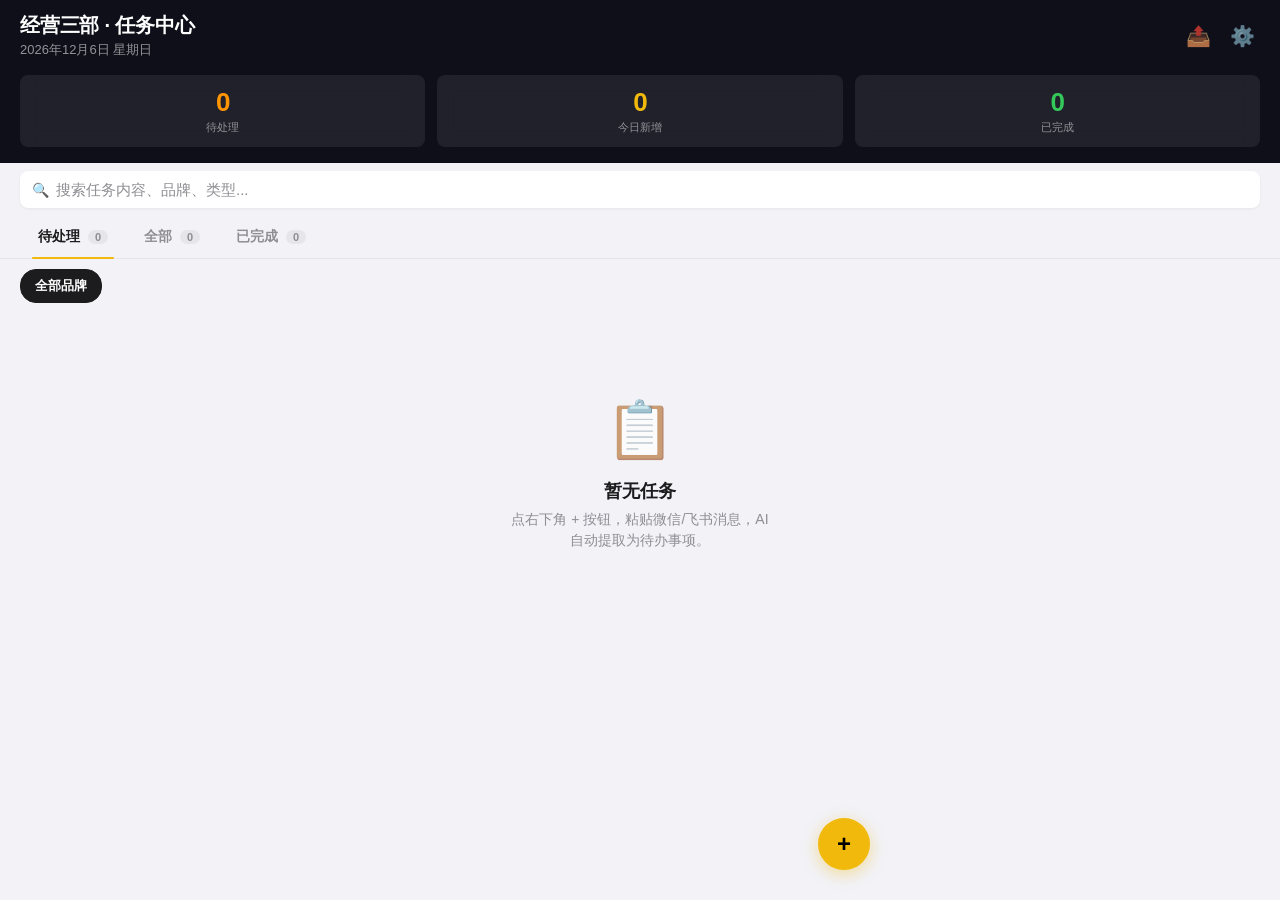
==== index.html @ 055a4b93 "Add files via upload" ====
<!DOCTYPE html>
<html lang="zh-CN">
<head>
<meta charset="utf-8">
<meta name="viewport" content="width=device-width,initial-scale=1,viewport-fit=cover,user-scalable=no">
<meta name="apple-mobile-web-app-capable" content="yes">
<meta name="apple-mobile-web-app-status-bar-style" content="black-translucent">
<meta name="theme-color" content="#0f0f1a">
<title>经营三部 · 任务中心</title>
<link rel="manifest" href="manifest.json">
<link rel="apple-touch-icon" href="data:image/svg+xml,<svg xmlns='http://www.w3.org/2000/svg' viewBox='0 0 120 120'><rect width='120' height='120' rx='28' fill='%23161b2e'/><text x='60' y='72' text-anchor='middle' fill='%23f0b90b' font-size='52' font-family='sans-serif'>📋</text></svg>">
<style>
/* ===== Reset & Variables ===== */
*,*::before,*::after{box-sizing:border-box;margin:0;padding:0}
:root{
  --bg:#f2f2f7;--card:#ffffff;--text:#1c1c1e;--sub:#8e8e93;
  --header-bg:#0f0f1a;--accent:#f0b90b;--danger:#ff3b30;
  --success:#34c759;--warning:#ff9500;--info:#007aff;
  --brand-chip-bg:#f0f0f5;--border:#e5e5ea;
  --shadow-sm:0 1px 3px rgba(0,0,0,.06);--shadow-md:0 4px 12px rgba(0,0,0,.08);
  --radius-sm:8px;--radius-md:14px;--radius-lg:20px;
  --font-stack:-apple-system,BlinkMacSystemFont,"SF Pro Display","PingFang SC","Helvetica Neue",sans-serif;
}
body{
  font-family:var(--font-stack);background:var(--bg);color:var(--text);
  min-height:100vh;min-height:-webkit-fill-available;
  -webkit-font-smoothing:antialiased;overflow-x:hidden;padding-bottom:100px;
  user-select:none;-webkit-user-select:none;
}

/* ===== Header ===== */
.header{background:var(--header-bg);color:#fff;padding:env(safe-area-inset-top,0) 20px 16px;position:sticky;top:0;z-index:100}
.header-top{display:flex;align-items:center;justify-content:space-between;padding-top:12px}
.header h1{font-size:20px;font-weight:700;letter-spacing:-.2px}
.header .date{font-size:13px;color:rgba(255,255,255,.55);margin-top:2px}
.header-actions{display:flex;gap:8px}
.header-actions button{background:none;border:none;font-size:20px;cursor:pointer;color:#fff;opacity:.7;width:36px;height:36px;display:flex;align-items:center;justify-content:center;border-radius:50%;transition:opacity .15s}
.header-actions button:active{opacity:1}

.stats-row{display:grid;grid-template-columns:1fr 1fr 1fr;gap:10px;margin-top:16px}
.stat-card{background:rgba(255,255,255,.08);border-radius:var(--radius-sm);padding:12px 10px;text-align:center;backdrop-filter:blur(10px)}
.stat-card .num{font-size:26px;font-weight:800;letter-spacing:-1px}
.stat-card .label{font-size:11px;color:rgba(255,255,255,.5);margin-top:2px}
.stat-card.pending .num{color:var(--warning)}
.stat-card.today .num{color:var(--accent)}
.stat-card.done .num{color:var(--success)}

/* ===== Search Bar ===== */
.search-bar{padding:8px 20px;background:var(--bg);position:sticky;top:140px;z-index:98}
.search-input{
  width:100%;padding:10px 14px 10px 36px;
  border:none;border-radius:var(--radius-sm);
  background:var(--card);color:var(--text);
  font-size:15px;font-family:var(--font-stack);
  box-shadow:var(--shadow-sm);
}
.search-input::placeholder{color:var(--sub)}
.search-input:focus{outline:none;box-shadow:var(--shadow-md)}
.search-wrapper{position:relative}
.search-icon{position:absolute;left:12px;top:50%;transform:translateY(-50%);font-size:14px;color:var(--sub);pointer-events:none}
.search-clear{position:absolute;right:10px;top:50%;transform:translateY(-50%);background:none;border:none;font-size:16px;color:var(--sub);cursor:pointer;display:none;padding:4px}
.search-clear.visible{display:block}

/* ===== Tabs ===== */
.tabs{display:flex;gap:0;padding:0 20px;background:var(--bg);position:sticky;top:190px;z-index:97;border-bottom:1px solid var(--border)}
.tab{padding:12px 18px;font-size:14px;font-weight:600;color:var(--sub);border:none;background:none;cursor:pointer;position:relative;transition:color .2s;font-family:var(--font-stack)}
.tab.active{color:var(--text)}
.tab.active::after{content:'';position:absolute;bottom:-1px;left:12px;right:12px;height:2.5px;background:var(--accent);border-radius:2px}
.tab .count{display:inline-block;background:var(--border);color:var(--sub);font-size:11px;font-weight:600;padding:1px 7px;border-radius:10px;margin-left:4px}

/* ===== Filter Bar ===== */
.filter-bar{display:flex;gap:8px;padding:10px 20px;overflow-x:auto;-webkit-overflow-scrolling:touch;scrollbar-width:none}
.filter-bar::-webkit-scrollbar{display:none}
.filter-chip{padding:7px 14px;border-radius:16px;border:1.5px solid var(--border);font-size:13px;font-weight:600;white-space:nowrap;background:var(--card);color:var(--sub);cursor:pointer;transition:all .2s;font-family:var(--font-stack)}
.filter-chip.active{background:var(--text);color:#fff;border-color:var(--text)}

/* ===== Task List & Swipe ===== */
.task-list{padding:12px 16px;display:flex;flex-direction:column;gap:10px}

.swipe-wrap{position:relative;overflow:hidden;border-radius:var(--radius-md)}
.swipe-bg{
  position:absolute;inset:0;display:flex;align-items:stretch;
  border-radius:var(--radius-md);overflow:hidden;
}
.swipe-bg .left-action,.swipe-bg .right-action{
  display:flex;align-items:center;justify-content:center;
  font-size:18px;font-weight:700;color:#fff;min-width:80px;transition:opacity .15s;
}
.swipe-bg .left-action{background:var(--success);opacity:0}
.swipe-bg .right-action{background:var(--danger);margin-left:auto;opacity:0}

.task-card{
  background:var(--card);border-radius:var(--radius-md);
  padding:14px 16px;box-shadow:var(--shadow-sm);
  display:flex;align-items:flex-start;gap:12px;
  transition:transform .2s cubic-bezier(.25,.8,.25,1.2),opacity .3s;
  cursor:pointer;position:relative;z-index:1;
  -webkit-tap-highlight-color:transparent;
  touch-action:pan-y;
}
.task-card.done{opacity:.45}
.task-card.removing{opacity:0;transform:translateX(-120px);max-height:0;padding:0 16px;margin-bottom:-10px;overflow:hidden;transition:all .3s ease-in}

.priority-dot{width:10px;height:10px;border-radius:50%;flex-shrink:0;margin-top:4px}
.priority-dot.high{background:var(--danger);box-shadow:0 0 6px rgba(255,59,48,.4)}
.priority-dot.medium{background:var(--warning);box-shadow:0 0 6px rgba(255,149,0,.3)}
.priority-dot.low{background:var(--success);box-shadow:0 0 6px rgba(52,199,89,.3)}
.card-body{flex:1;min-width:0}
.card-meta{display:flex;align-items:center;gap:8px;margin-bottom:4px;flex-wrap:wrap}
.brand-chip{font-size:11px;font-weight:700;color:var(--info);background:rgba(0,122,255,.08);padding:2px 8px;border-radius:4px;white-space:nowrap}
.type-chip{font-size:10px;font-weight:600;color:var(--sub);background:var(--brand-chip-bg);padding:2px 8px;border-radius:4px;white-space:nowrap}
.source-chip{font-size:10px;color:var(--warning);background:rgba(255,149,0,.08);padding:2px 8px;border-radius:4px;white-space:nowrap}
.card-content{font-size:15px;font-weight:500;line-height:1.4;color:var(--text);word-break:break-word}
.card-content.done-text{text-decoration:line-through;color:var(--sub)}
.card-footer{display:flex;align-items:center;gap:10px;margin-top:8px}
.deadline{font-size:12px;color:var(--danger);display:flex;align-items:center;gap:3px}
.deadline.soon{font-weight:700}
.time-ago{font-size:11px;color:var(--sub)}

/* ===== Empty State ===== */
.empty-state{display:flex;flex-direction:column;align-items:center;justify-content:center;padding:60px 20px;text-align:center}
.empty-icon{font-size:56px;margin-bottom:16px;opacity:.7}
.empty-title{font-size:18px;font-weight:700;margin-bottom:6px}
.empty-desc{font-size:14px;color:var(--sub);line-height:1.5;max-width:260px}

/* ===== FAB ===== */
.fab-row{position:fixed;bottom:30px;right:20px;display:flex;flex-direction:column;gap:12px;z-index:200;padding-bottom:env(safe-area-inset-bottom,0)}
.fab{
  width:52px;height:52px;border-radius:50%;
  background:var(--accent);color:#000;
  border:none;font-size:24px;font-weight:700;
  box-shadow:0 4px 16px rgba(240,185,11,.4);
  cursor:pointer;display:flex;align-items:center;justify-content:center;
  transition:transform .2s;-webkit-tap-highlight-color:transparent;
}
.fab:active{transform:scale(.9)}
.fab-secondary{
  width:44px;height:44px;border-radius:50%;
  background:var(--card);color:var(--text);
  border:1.5px solid var(--border);
  font-size:16px;cursor:pointer;
  display:flex;align-items:center;justify-content:center;
  box-shadow:var(--shadow-sm);transition:transform .2s;
  -webkit-tap-highlight-color:transparent;
}
.fab-secondary:active{transform:scale(.9)}

/* ===== Modals ===== */
.modal-overlay{position:fixed;inset:0;background:rgba(0,0,0,.45);z-index:300;display:flex;align-items:flex-end;justify-content:center;opacity:0;pointer-events:none;transition:opacity .25s}
.modal-overlay.show{opacity:1;pointer-events:auto}
.modal-sheet{background:var(--card);border-radius:var(--radius-lg) var(--radius-lg) 0 0;width:100%;max-width:500px;padding:20px 20px 30px;transform:translateY(100%);transition:transform .3s cubic-bezier(.32,.72,0,1);max-height:85vh;overflow-y:auto}
.modal-overlay.show .modal-sheet{transform:translateY(0)}
.modal-sheet h2{font-size:18px;font-weight:700;margin-bottom:16px}
.modal-sheet textarea,.modal-sheet input[type=text]{
  width:100%;border:1.5px solid var(--border);border-radius:var(--radius-sm);
  padding:12px;font-size:15px;font-family:var(--font-stack);background:var(--bg);color:var(--text);
}
.modal-sheet textarea{height:100px;resize:none}
.modal-sheet textarea:focus,.modal-sheet input[type=text]:focus{outline:none;border-color:var(--accent)}
.modal-actions{display:flex;gap:10px;margin-top:14px}
.modal-actions button{flex:1;padding:12px;border-radius:var(--radius-sm);border:none;font-size:15px;font-weight:600;cursor:pointer;font-family:var(--font-stack)}
.btn-cancel{background:var(--brand-chip-bg);color:var(--text)}
.btn-submit{background:var(--accent);color:#000}
.btn-danger{background:var(--danger);color:#fff}

/* ===== Toast with Undo ===== */
.toast{
  position:fixed;bottom:100px;left:50%;transform:translateX(-50%);
  background:#1c1c1e;color:#fff;padding:10px 16px;
  border-radius:20px;font-size:14px;font-weight:600;
  z-index:400;opacity:0;transition:opacity .3s,transform .3s;
  pointer-events:none;display:flex;align-items:center;gap:10px;
  white-space:nowrap;
}
.toast.show{opacity:1;pointer-events:auto}
.toast .undo-btn{background:var(--accent);color:#000;border:none;padding:4px 12px;border-radius:12px;font-size:12px;font-weight:700;cursor:pointer;font-family:var(--font-stack)}

/* ===== Processing Overlay ===== */
.processing-overlay{position:fixed;inset:0;background:rgba(0,0,0,.5);z-index:350;display:flex;flex-direction:column;align-items:center;justify-content:center;opacity:0;pointer-events:none;transition:opacity .3s}
.processing-overlay.show{opacity:1;pointer-events:auto}
.spinner{width:24px;height:24px;border:2.5px solid rgba(255,255,255,.2);border-top-color:#fff;border-radius:50%;animation:spin .6s linear infinite}
@keyframes spin{to{transform:rotate(360deg)}}
.processing-overlay .text{color:#fff;font-size:15px;font-weight:500;margin-top:14px}

@media(min-width:500px){.task-list{padding:12px 24px}.stats-row{gap:12px}.fab-row{right:calc(50% - 230px)}}
</style>
</head>
<body>

<!-- Header -->
<header class="header">
  <div class="header-top">
    <div>
      <h1>经营三部 · 任务中心</h1>
      <div class="date" id="headerDate"></div>
    </div>
    <div class="header-actions">
      <button id="btnExport" title="导出数据">📤</button>
      <button id="btnSettings" title="设置">⚙️</button>
    </div>
  </div>
  <div class="stats-row">
    <div class="stat-card pending"><div class="num" id="statPending">0</div><div class="label">待处理</div></div>
    <div class="stat-card today"><div class="num" id="statToday">0</div><div class="label">今日新增</div></div>
    <div class="stat-card done"><div class="num" id="statDone">0</div><div class="label">已完成</div></div>
  </div>
</header>

<!-- Search -->
<div class="search-bar">
  <div class="search-wrapper">
    <span class="search-icon">🔍</span>
    <input type="text" class="search-input" id="searchInput" placeholder="搜索任务内容、品牌、类型...">
    <button class="search-clear" id="searchClear">✕</button>
  </div>
</div>

<!-- Tabs -->
<div class="tabs" id="tabs">
  <button class="tab active" data-tab="pending">待处理 <span class="count">0</span></button>
  <button class="tab" data-tab="all">全部 <span class="count">0</span></button>
  <button class="tab" data-tab="done">已完成 <span class="count">0</span></button>
</div>

<!-- Filter Bar -->
<div class="filter-bar" id="filterBar">
  <button class="filter-chip active" data-filter="all">全部品牌</button>
</div>

<!-- Task List -->
<div class="task-list" id="taskList"></div>

<!-- Empty State -->
<div class="empty-state" id="emptyState" style="display:none">
  <div class="empty-icon">📋</div>
  <div class="empty-title" id="emptyTitle">暂无任务</div>
  <div class="empty-desc">点右下角 + 按钮，粘贴微信/飞书消息，AI 自动提取为待办事项。</div>
</div>

<!-- FAB -->
<div class="fab-row">
  <button class="fab" id="fab">+</button>
</div>

<!-- Add Task Modal -->
<div class="modal-overlay" id="modalOverlay">
  <div class="modal-sheet">
    <h2>添加任务</h2>
    <textarea id="taskInput" placeholder="粘贴微信/飞书消息内容...&#10;&#10;例如：主管帮我调一下今天耐克销售"></textarea>
    <div class="modal-actions">
      <button class="btn-cancel" id="btnCancel">取消</button>
      <button class="btn-submit" id="btnSubmit">🤖 AI 提取</button>
    </div>
  </div>
</div>

<!-- Processing Overlay -->
<div class="processing-overlay" id="processingOverlay">
  <div class="spinner"></div>
  <div class="text">AI 正在分析任务...</div>
</div>

<!-- Settings Modal -->
<div class="modal-overlay" id="settingsOverlay">
  <div class="modal-sheet">
    <h2>⚙️ 设置</h2>
    <div style="margin-bottom:16px">
      <label style="font-size:13px;font-weight:600;color:var(--sub);display:block;margin-bottom:4px">DeepSeek API Key</label>
      <input type="password" id="apiKeyInput" placeholder="sk-xxxxxxxxxxxxxxxx"
        style="width:100%;padding:10px 12px;border:1.5px solid var(--border);border-radius:var(--radius-sm);font-size:14px;font-family:var(--font-stack);background:var(--bg)">
      <div style="font-size:11px;color:var(--sub);margin-top:4px">
        <a href="https://platform.deepseek.com" target="_blank" style="color:var(--info)">platform.deepseek.com</a> · 充10元用一年
      </div>
    </div>
    <div style="margin-bottom:16px">
      <label style="font-size:13px;font-weight:600;color:var(--sub);display:block;margin-bottom:4px">数据管理</label>
      <button id="btnImport" style="width:100%;padding:10px;border:1.5px solid var(--border);border-radius:var(--radius-sm);background:var(--card);color:var(--text);font-size:14px;cursor:pointer;font-family:var(--font-stack)">📥 导入备份文件</button>
      <input type="file" id="importFile" accept=".json" style="display:none">
    </div>
    <div class="modal-actions">
      <button class="btn-cancel" id="btnSettingsCancel">关闭</button>
      <button class="btn-submit" id="btnSettingsSave">保存</button>
    </div>
  </div>
</div>

<!-- Detail Modal -->
<div class="modal-overlay" id="detailOverlay">
  <div class="modal-sheet" id="detailSheet"></div>
</div>

<!-- Toast -->
<div class="toast" id="toast"></div>

<script>
// ═══════════════════════════════════════════
//  经营三部 · 任务中心  v3
//  存储：IndexedDB  |  交互：滑动操作
// ═══════════════════════════════════════════

const DB_NAME = 'ccmall_tasks_db';
const DB_VERSION = 1;
const STORE = 'tasks';
const API_KEY_STORAGE = 'deepseek_api_key';
const DEEPSEEK_API = 'https://api.deepseek.com/v1/chat/completions';

// ─── IndexedDB ────────────────────────────────
let db = null;

function openDB() {
  return new Promise((resolve, reject) => {
    const req = indexedDB.open(DB_NAME, DB_VERSION);
    req.onupgradeneeded = (e) => {
      const d = e.target.result;
      if (!d.objectStoreNames.contains(STORE)) {
        d.createObjectStore(STORE, { keyPath: 'id' });
      }
    };
    req.onsuccess = (e) => { db = e.target.result; resolve(db); };
    req.onerror = (e) => reject(e.target.error);
  });
}

function dbGetAll() {
  return new Promise((resolve, reject) => {
    const tx = db.transaction(STORE, 'readonly');
    const store = tx.objectStore(STORE);
    const req = store.getAll();
    req.onsuccess = () => resolve(req.result);
    req.onerror = () => reject(req.error);
  });
}

function dbPut(task) {
  return new Promise((resolve, reject) => {
    const tx = db.transaction(STORE, 'readwrite');
    const req = tx.objectStore(STORE).put(task);
    req.onsuccess = () => resolve();
    req.onerror = () => reject(req.error);
  });
}

function dbDelete(id) {
  return new Promise((resolve, reject) => {
    const tx = db.transaction(STORE, 'readwrite');
    const req = tx.objectStore(STORE).delete(id);
    req.onsuccess = () => resolve();
    req.onerror = () => reject(req.error);
  });
}

async function dbPutAll(tasks) {
  const tx = db.transaction(STORE, 'readwrite');
  const store = tx.objectStore(STORE);
  for (const t of tasks) { store.put(t); }
  return new Promise((resolve, reject) => {
    tx.oncomplete = resolve;
    tx.onerror = () => reject(tx.error);
  });
}

// ─── Migration ──────────────────────────────────
async function migrateFromLocalStorage() {
  const oldKey = 'ccmall_tasks_v2';
  const old = localStorage.getItem(oldKey);
  if (!old) return;
  try {
    const tasks = JSON.parse(old);
    if (tasks.length > 0) {
      await dbPutAll(tasks);
      console.log('Migrated', tasks.length, 'tasks from localStorage');
    }
    localStorage.removeItem(oldKey);
  } catch (_) {}
}

// ─── State ─────────────────────────────────────
let tasks = [];
let currentTab = 'pending';
let currentFilter = 'all';
let searchQuery = '';
let apiKey = '';

async function loadTasks() {
  tasks = await dbGetAll();
}
async function saveTask(t) { await dbPut(t); }
function loadApiKey() { apiKey = localStorage.getItem(API_KEY_STORAGE) || ''; }

// ─── Helpers ───────────────────────────────────
function genId() { return Date.now().toString(36) + Math.random().toString(36).slice(2,6); }
function todayStr() { return new Date().toISOString().slice(0,10); }
function timeAgo(iso) {
  const diff = Date.now() - new Date(iso).getTime();
  const mins = Math.floor(diff/60000);
  if (mins < 1) return '刚刚';
  if (mins < 60) return mins + '分钟前';
  const hrs = Math.floor(mins/60);
  if (hrs < 24) return hrs + '小时前';
  return Math.floor(hrs/24) + '天前';
}
function isToday(iso) { return iso && iso.slice(0,10) === todayStr(); }
function deadlineLabel(d) {
  if (!d) return null;
  const diff = Math.ceil((new Date(d) - Date.now()) / 86400000);
  if (diff < 0) return { text: '已逾期', cls: 'soon' };
  if (diff === 0) return { text: '今天截止', cls: 'soon' };
  if (diff <= 3) return { text: diff + '天后到期', cls: 'soon' };
  return { text: d, cls: '' };
}
function escHtml(s) { const d = document.createElement('div'); d.textContent = s; return d.innerHTML; }

// ─── Filter + Search ───────────────────────────
function getFilteredTasks() {
  let filtered = [...tasks];
  if (currentTab === 'pending') filtered = filtered.filter(t => t.状态 !== '已完成');
  else if (currentTab === 'done') filtered = filtered.filter(t => t.状态 === '已完成');
  if (currentFilter !== 'all') filtered = filtered.filter(t => t.品牌 === currentFilter);
  if (searchQuery) {
    const q = searchQuery.toLowerCase();
    filtered = filtered.filter(t =>
      (t.任务内容 || '').toLowerCase().includes(q) ||
      (t.品牌 || '').toLowerCase().includes(q) ||
      (t.任务类型 || '').toLowerCase().includes(q) ||
      (t.原始消息 || '').toLowerCase().includes(q)
    );
  }
  filtered.sort((a,b) => new Date(b.创建时间) - new Date(a.创建时间));
  return filtered;
}

// ─── Render ────────────────────────────────────
function updateStats() {
  document.getElementById('statPending').textContent = tasks.filter(t => t.状态 !== '已完成').length;
  document.getElementById('statToday').textContent = tasks.filter(t => isToday(t.创建时间)).length;
  document.getElementById('statDone').textContent = tasks.filter(t => t.状态 === '已完成').length;
  const p = tasks.filter(t => t.状态 !== '已完成').length;
  const d = tasks.filter(t => t.状态 === '已完成').length;
  document.querySelectorAll('.tab')[0].querySelector('.count').textContent = p;
  document.querySelectorAll('.tab')[1].querySelector('.count').textContent = tasks.length;
  document.querySelectorAll('.tab')[2].querySelector('.count').textContent = d;
}

function updateFilterBrands() {
  const bar = document.getElementById('filterBar');
  const brands = [...new Set(tasks.map(t => t.品牌).filter(Boolean))];
  const chips = [...bar.querySelectorAll('.filter-chip')].slice(1);
  chips.forEach(c => { if (!brands.includes(c.dataset.filter)) c.remove(); });
  const existingBrands = [...bar.querySelectorAll('.filter-chip')].slice(1).map(c => c.dataset.filter);
  brands.forEach(b => {
    if (!existingBrands.includes(b)) {
      const chip = document.createElement('button');
      chip.className = 'filter-chip'; chip.dataset.filter = b; chip.textContent = b;
      chip.onclick = () => setFilter(b); bar.appendChild(chip);
    }
  });
}

function renderTasks() {
  const list = document.getElementById('taskList');
  const empty = document.getElementById('emptyState');
  const filtered = getFilteredTasks();

  if (filtered.length === 0) {
    list.innerHTML = '';
    empty.style.display = 'flex';
    document.getElementById('emptyTitle').textContent = searchQuery ? '没有匹配的任务' : '暂无任务';
    return;
  }
  empty.style.display = 'none';

  const typeIcons = {销售:'💰',合同:'📄',财务:'💵',沟通:'💬',其他:'📌'};
  list.innerHTML = filtered.map(t => {
    const done = t.状态 === '已完成';
    const prioClass = {高:'high',中:'medium',低:'low'}[t.优先级] || 'medium';
    const dl = deadlineLabel(t.截止时间);
    const icon = typeIcons[t.任务类型] || '📌';
    return `<div class="swipe-wrap" data-id="${t.id}">
      <div class="swipe-bg">
        <div class="left-action">✓ 完成</div>
        <div class="right-action">✕ 删除</div>
      </div>
      <div class="task-card ${done?'done':''}" data-id="${t.id}">
        <div class="priority-dot ${prioClass}"></div>
        <div class="card-body">
          <div class="card-meta">
            ${t.品牌 ? '<span class="brand-chip">'+escHtml(t.品牌)+'</span>' : ''}
            <span class="type-chip">${icon} ${escHtml(t.任务类型)}</span>
            ${t.来源 ? '<span class="source-chip">👤 '+escHtml(t.来源)+'</span>' : ''}
          </div>
          <div class="card-content ${done?'done-text':''}">${escHtml(t.任务内容)}</div>
          <div class="card-footer">
            ${dl ? '<span class="deadline '+dl.cls+'">📅 '+dl.text+'</span>' : ''}
            <span class="time-ago">${timeAgo(t.创建时间)}</span>
          </div>
        </div>
      </div>
    </div>`;
  }).join('');

  // Attach swipe listeners
  list.querySelectorAll('.task-card').forEach(card => {
    let startX = 0, currentX = 0, swiping = false;
    card.addEventListener('touchstart', e => {
      if (e.target.closest('button')) return;
      startX = e.touches[0].clientX;
      currentX = 0;
      swiping = true;
      card.style.transition = 'none';
    }, { passive: true });

    card.addEventListener('touchmove', e => {
      if (!swiping) return;
      currentX = e.touches[0].clientX - startX;
      if (Math.abs(currentX) < 5) return;
      e.preventDefault();
      const clamped = Math.max(-120, Math.min(80, currentX));
      card.style.transform = `translateX(${clamped}px)`;
      // Show bg actions
      const wrap = card.parentElement;
      const bg = wrap.querySelector('.swipe-bg');
      if (clamped > 20) {
        bg.querySelector('.left-action').style.opacity = Math.min(1, clamped/80);
        bg.querySelector('.right-action').style.opacity = '0';
      } else if (clamped < -20) {
        bg.querySelector('.right-action').style.opacity = Math.min(1, Math.abs(clamped)/80);
        bg.querySelector('.left-action').style.opacity = '0';
      }
    }, { passive: false });

    card.addEventListener('touchend', () => {
      if (!swiping) return;
      swiping = false;
      card.style.transition = 'transform .2s cubic-bezier(.25,.8,.25,1.2)';
      const id = card.dataset.id;
      const wrap = card.parentElement;
      const bg = wrap.querySelector('.swipe-bg');
      if (currentX > 60) {
        // Swipe right → complete
        card.style.transform = 'translateX(80px)';
        setTimeout(() => { card.style.transform = ''; bg.querySelector('.left-action').style.opacity='0'; toggleTask(id); }, 200);
      } else if (currentX < -60) {
        // Swipe left → delete
        card.style.transform = 'translateX(-120px)';
        setTimeout(() => deleteWithUndo(id), 250);
      } else {
        card.style.transform = '';
        bg.querySelector('.left-action').style.opacity = '0';
        bg.querySelector('.right-action').style.opacity = '0';
      }
    });

    // Click → detail
    card.querySelector('.card-body').addEventListener('click', e => {
      if (Math.abs(currentX) > 5) return;
      showDetail(card.dataset.id);
    });
  });
}

async function refreshAll() {
  await loadTasks();
  updateStats();
  renderTasks();
  updateFilterBrands();
}

// ─── Task Actions ──────────────────────────────
async function toggleTask(id) {
  const t = tasks.find(t => t.id === id);
  if (!t) return;
  t.状态 = t.状态 === '已完成' ? '未处理' : '已完成';
  if (t.状态 === '已完成') t.完成时间 = new Date().toISOString(); else delete t.完成时间;
  await saveTask(t);
  refreshAll();
  showToast(t.状态 === '已完成' ? '✅ 已完成' : '🔄 已恢复');
}

let undoTask = null;
let undoTimeout = null;

async function deleteWithUndo(id) {
  const t = tasks.find(t => t.id === id);
  if (!t) return;
  undoTask = t;
  await dbDelete(id);
  refreshAll();
  showToast('🗑 已删除', true);
}

async function undoDelete() {
  if (!undoTask) return;
  await dbPut(undoTask);
  undoTask = null;
  refreshAll();
  showToast('↩ 已恢复');
}

async function addTask(taskData) {
  const task = {
    id: genId(),
    品牌: taskData.品牌 || '',
    任务内容: taskData.任务内容 || '',
    原始消息: taskData.原始消息 || '',
    任务类型: taskData.任务类型 || '其他',
    来源: taskData.来源 || '员工',
    优先级: taskData.优先级 || '中',
    截止时间: taskData.截止时间 || null,
    状态: '未处理',
    创建时间: new Date().toISOString()
  };
  await dbPut(task);
  refreshAll();
}

function showDetail(id) {
  const t = tasks.find(t => t.id === id);
  if (!t) return;
  document.getElementById('detailSheet').innerHTML = `
    <h2>📋 任务详情</h2>
    <div style="background:var(--bg);border-radius:var(--radius-sm);padding:14px;margin-bottom:12px">
      <div style="font-size:17px;font-weight:600;margin-bottom:8px">${escHtml(t.任务内容)}</div>
      <div style="display:flex;flex-wrap:wrap;gap:6px;font-size:13px;color:var(--sub)">
        ${t.品牌 ? '<span style="background:rgba(0,122,255,.08);color:var(--info);padding:2px 8px;border-radius:4px">🏷 '+escHtml(t.品牌)+'</span>' : ''}
        <span style="background:var(--brand-chip-bg);padding:2px 8px;border-radius:4px">类型：${escHtml(t.任务类型)}</span>
        <span style="background:rgba(255,149,0,.08);color:var(--warning);padding:2px 8px;border-radius:4px">来源：${escHtml(t.来源)}</span>
        <span style="padding:2px 8px;border-radius:4px;background:${t.优先级==='高'?'rgba(255,59,48,.08)':t.优先级==='中'?'rgba(255,149,0,.08)':'rgba(52,199,89,.08)'};color:${t.优先级==='高'?'var(--danger)':t.优先级==='中'?'var(--warning)':'var(--success)'}">${t.优先级}优先级</span>
      </div>
    </div>
    ${t.原始消息 ? '<div style="margin-bottom:12px"><div style="font-size:12px;color:var(--sub);margin-bottom:4px">📝 原始消息</div><div style="background:var(--bg);border-radius:var(--radius-sm);padding:10px;font-size:14px;color:var(--sub)">'+escHtml(t.原始消息)+'</div></div>' : ''}
    <div style="font-size:12px;color:var(--sub)">创建于 ${new Date(t.创建时间).toLocaleString('zh-CN')}</div>
    ${t.截止时间 ? '<div style="font-size:12px;color:var(--danger);margin-top:4px">⏰ 截止：'+t.截止时间+'</div>' : ''}
    <div class="modal-actions" style="margin-top:16px">
      <button class="btn-cancel" onclick="document.getElementById('detailOverlay').classList.remove('show')">关闭</button>
      <button class="btn-submit" style="background:${t.状态==='已完成'?'var(--warning)':'var(--success)'};color:#fff" onclick="toggleTask('${t.id}');document.getElementById('detailOverlay').classList.remove('show')">${t.状态==='已完成'?'🔄 恢复':'✅ 标记完成'}</button>
    </div>
  `;
  document.getElementById('detailOverlay').classList.add('show');
}

// ─── AI Processing ─────────────────────────────
async function processWithAI(text) {
  if (!apiKey) { showToast('⚠️ 请先点右上角 ⚙️ 设置 API Key'); return null; }
  const prompt = `你是任务结构化助手。从消息中提取任务，只输出一个 JSON 对象。\n\n字段：\n- 品牌：运动品牌名，无法识别为空\n- 任务内容：简洁可执行任务描述\n- 任务类型：销售/合同/财务/沟通/其他\n- 来源：员工/自己/领导\n- 优先级：高/中/低\n- 截止时间：YYYY-MM-DD 或 null\n\n规则："尽快"→优先级高；"3号前"→当月3日；含"销售"→销售；含"合同/到期"→合同；含"物业费/费用"→财务；同事/员工提需求→员工；领导要求/需汇报→领导；自己安排→自己。`;
  try {
    const resp = await fetch(DEEPSEEK_API, {
      method: 'POST',
      headers: { 'Content-Type': 'application/json', 'Authorization': 'Bearer ' + apiKey },
      body: JSON.stringify({ model: 'deepseek-chat', temperature: 0.1, max_tokens: 300, messages: [{ role: 'system', content: prompt }, { role: 'user', content: text }] })
    });
    if (!resp.ok) { const err = await resp.text(); throw new Error('API 错误 (' + resp.status + '): ' + err.slice(0,100)); }
    const data = await resp.json();
    const content = data.choices?.[0]?.message?.content || '';
    const jsonMatch = content.match(/\{[\s\S]*\}/);
    if (!jsonMatch) throw new Error('AI 未返回有效任务数据');
    const task = JSON.parse(jsonMatch[0]);
    const validTypes = ['销售','合同','财务','沟通','其他'], validSources = ['员工','自己','领导'], validPrios = ['高','中','低'];
    if (!validTypes.includes(task.任务类型)) task.任务类型 = '其他';
    if (!validSources.includes(task.来源)) task.来源 = '员工';
    if (!validPrios.includes(task.优先级)) task.优先级 = '中';
    if (task.截止时间 === '' || task.截止时间 === 'null') task.截止时间 = null;
    task.原始消息 = text;
    return task;
  } catch(err) { console.error(err); showToast('❌ ' + err.message); return null; }
}

// ─── Export / Import ───────────────────────────
function exportTasks() {
  const json = JSON.stringify(tasks, null, 2);
  const blob = new Blob([json], { type: 'application/json' });
  const url = URL.createObjectURL(blob);
  const a = document.createElement('a');
  a.href = url;
  a.download = 'ccmall-tasks-backup-' + todayStr() + '.json';
  a.click();
  URL.revokeObjectURL(url);
  showToast('📤 已导出 ' + tasks.length + ' 条任务');
}

async function importTasks(file) {
  try {
    const text = await file.text();
    const imported = JSON.parse(text);
    if (!Array.isArray(imported)) throw new Error('格式错误');
    let added = 0;
    const existingIds = new Set(tasks.map(t => t.id));
    for (const t of imported) {
      if (!t.id || existingIds.has(t.id)) continue;
      t.id = t.id || genId();
      t.创建时间 = t.创建时间 || new Date().toISOString();
      await dbPut(t);
      existingIds.add(t.id);
      added++;
    }
    await refreshAll();
    showToast('📥 导入了 ' + added + ' 条新任务');
  } catch(err) {
    showToast('❌ 文件格式错误');
  }
}

// ─── Toast ─────────────────────────────────────
function showToast(msg, withUndo) {
  const el = document.getElementById('toast');
  if (withUndo) {
    el.innerHTML = msg + ' <button class="undo-btn" onclick="undoDelete()">撤销</button>';
  } else {
    el.textContent = msg;
  }
  el.classList.add('show');
  clearTimeout(el._timeout);
  el._timeout = setTimeout(() => {
    el.classList.remove('show');
    if (withUndo) undoTask = null;
  }, withUndo ? 4000 : 2000);
}

// ─── UI Controls ───────────────────────────────
function showProcessing(s) { document.getElementById('processingOverlay').classList.toggle('show', s); }

function setFilter(b) {
  currentFilter = b;
  document.querySelectorAll('#filterBar .filter-chip').forEach(c => c.classList.toggle('active', c.dataset.filter === b));
  refreshAll();
}

function setTab(tab) {
  currentTab = tab;
  document.querySelectorAll('#tabs .tab').forEach(t => t.classList.toggle('active', t.dataset.tab === tab));
  refreshAll();
}

// ─── Event Bindings ────────────────────────────
document.getElementById('fab').onclick = () => { document.getElementById('modalOverlay').classList.add('show'); document.getElementById('taskInput').focus(); };
document.getElementById('btnCancel').onclick = () => { document.getElementById('modalOverlay').classList.remove('show'); document.getElementById('taskInput').value = ''; };
document.getElementById('btnSubmit').onclick = async () => {
  const text = document.getElementById('taskInput').value.trim();
  if (!text) return;
  document.getElementById('modalOverlay').classList.remove('show');
  document.getElementById('taskInput').value = '';
  showProcessing(true);
  const task = await processWithAI(text.trim());
  showProcessing(false);
  if (task) { await addTask(task); showToast('✅ 任务已添加'); }
};

document.querySelectorAll('#tabs .tab').forEach(tab => tab.onclick = () => setTab(tab.dataset.tab));
document.querySelectorAll('#filterBar .filter-chip').forEach(chip => chip.onclick = () => setFilter(chip.dataset.filter));

// Search
const searchInput = document.getElementById('searchInput');
const searchClear = document.getElementById('searchClear');
searchInput.addEventListener('input', () => {
  searchQuery = searchInput.value.trim();
  searchClear.classList.toggle('visible', searchQuery.length > 0);
  refreshAll();
});
searchClear.onclick = () => { searchInput.value = ''; searchQuery = ''; searchClear.classList.remove('visible'); refreshAll(); };

// Settings
document.getElementById('btnSettings').onclick = () => { document.getElementById('apiKeyInput').value = apiKey; document.getElementById('settingsOverlay').classList.add('show'); };
document.getElementById('btnSettingsCancel').onclick = () => document.getElementById('settingsOverlay').classList.remove('show');
document.getElementById('btnSettingsSave').onclick = () => {
  const key = document.getElementById('apiKeyInput').value.trim();
  if (key) { localStorage.setItem(API_KEY_STORAGE, key); apiKey = key; showToast('✅ API Key 已保存'); }
  document.getElementById('settingsOverlay').classList.remove('show');
};

// Export
document.getElementById('btnExport').onclick = exportTasks;

// Import
document.getElementById('btnImport').onclick = () => document.getElementById('importFile').click();
document.getElementById('importFile').onchange = (e) => {
  if (e.target.files[0]) { importTasks(e.target.files[0]); e.target.value = ''; }
  document.getElementById('settingsOverlay').classList.remove('show');
};

// Close modals
document.querySelectorAll('.modal-overlay').forEach(ov => ov.addEventListener('click', function(e) { if (e.target === this) this.classList.remove('show'); }));

// Header date
const now = new Date();
const weekdays = ['日','一','二','三','四','五','六'];
document.getElementById('headerDate').textContent = now.getFullYear()+'年'+(now.getMonth()+1)+'月'+now.getDate()+'日 星期'+weekdays[now.getDay()];

// ─── Shared Content Handler ────────────────────
async function checkSharedContent() {
  const params = new URLSearchParams(window.location.search);
  const text = params.get('text');
  if (text) {
    window.history.replaceState({}, '', window.location.pathname);
    showProcessing(true);
    const task = await processWithAI(decodeURIComponent(text));
    showProcessing(false);
    if (task) { await addTask(task); showToast('✅ 任务已捕获'); }
  }
}

// ─── Init ──────────────────────────────────────
(async function init() {
  await openDB();
  await migrateFromLocalStorage();
  loadApiKey();
  await loadTasks();
  updateStats();
  renderTasks();
  updateFilterBrands();
  checkSharedContent();

  // Register Service Worker
  if ('serviceWorker' in navigator) {
    navigator.serviceWorker.register('sw.js').catch(() => {});
  }
})();
</script>
</body>
</html>
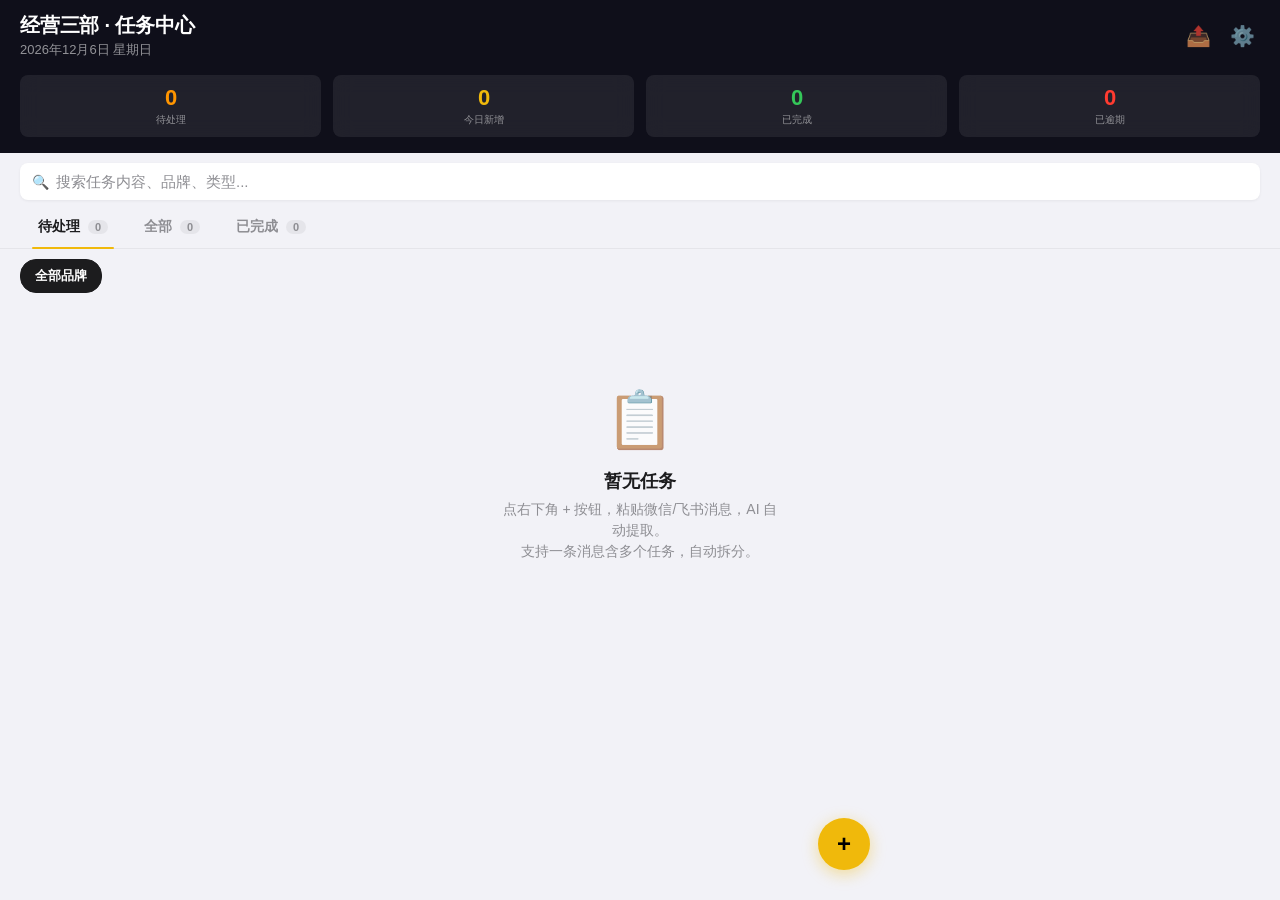
==== commit 25a7582e: "Add files via upload" ====
--- a/index.html
+++ b/index.html
@@ -10,25 +10,14 @@
 <link rel="manifest" href="manifest.json">
 <link rel="apple-touch-icon" href="data:image/svg+xml,<svg xmlns='http://www.w3.org/2000/svg' viewBox='0 0 120 120'><rect width='120' height='120' rx='28' fill='%23161b2e'/><text x='60' y='72' text-anchor='middle' fill='%23f0b90b' font-size='52' font-family='sans-serif'>📋</text></svg>">
 <style>
-/* ===== Reset & Variables ===== */
 *,*::before,*::after{box-sizing:border-box;margin:0;padding:0}
-:root{
-  --bg:#f2f2f7;--card:#ffffff;--text:#1c1c1e;--sub:#8e8e93;
-  --header-bg:#0f0f1a;--accent:#f0b90b;--danger:#ff3b30;
-  --success:#34c759;--warning:#ff9500;--info:#007aff;
-  --brand-chip-bg:#f0f0f5;--border:#e5e5ea;
-  --shadow-sm:0 1px 3px rgba(0,0,0,.06);--shadow-md:0 4px 12px rgba(0,0,0,.08);
-  --radius-sm:8px;--radius-md:14px;--radius-lg:20px;
-  --font-stack:-apple-system,BlinkMacSystemFont,"SF Pro Display","PingFang SC","Helvetica Neue",sans-serif;
-}
-body{
-  font-family:var(--font-stack);background:var(--bg);color:var(--text);
-  min-height:100vh;min-height:-webkit-fill-available;
-  -webkit-font-smoothing:antialiased;overflow-x:hidden;padding-bottom:100px;
-  user-select:none;-webkit-user-select:none;
-}
-
-/* ===== Header ===== */
+:root{--bg:#f2f2f7;--card:#ffffff;--text:#1c1c1e;--sub:#8e8e93;--header-bg:#0f0f1a;--accent:#f0b90b;--danger:#ff3b30;--success:#34c759;--warning:#ff9500;--info:#007aff;--brand-chip-bg:#f0f0f5;--border:#e5e5ea;--shadow-sm:0 1px 3px rgba(0,0,0,.06);--shadow-md:0 4px 12px rgba(0,0,0,.08);--radius-sm:8px;--radius-md:14px;--radius-lg:20px;--font-stack:-apple-system,BlinkMacSystemFont,"SF Pro Display","PingFang SC","Helvetica Neue",sans-serif}
+body{font-family:var(--font-stack);background:var(--bg);color:var(--text);min-height:100vh;min-height:-webkit-fill-available;-webkit-font-smoothing:antialiased;overflow-x:hidden;padding-bottom:100px;user-select:none;-webkit-user-select:none}
+
+.notify-prompt{background:var(--accent);color:#000;padding:10px 16px;font-size:13px;font-weight:600;text-align:center;display:flex;align-items:center;justify-content:center;gap:8px;cursor:pointer;transition:transform .2s,opacity .3s}
+.notify-prompt:active{transform:scale(.98)}.notify-prompt.hidden{display:none}
+.notify-prompt button{background:#000;color:var(--accent);border:none;padding:4px 12px;border-radius:12px;font-size:12px;font-weight:700;cursor:pointer;font-family:var(--font-stack)}
+
 .header{background:var(--header-bg);color:#fff;padding:env(safe-area-inset-top,0) 20px 16px;position:sticky;top:0;z-index:100}
 .header-top{display:flex;align-items:center;justify-content:space-between;padding-top:12px}
 .header h1{font-size:20px;font-weight:700;letter-spacing:-.2px}
@@ -36,70 +25,40 @@
 .header-actions{display:flex;gap:8px}
 .header-actions button{background:none;border:none;font-size:20px;cursor:pointer;color:#fff;opacity:.7;width:36px;height:36px;display:flex;align-items:center;justify-content:center;border-radius:50%;transition:opacity .15s}
 .header-actions button:active{opacity:1}
-
-.stats-row{display:grid;grid-template-columns:1fr 1fr 1fr;gap:10px;margin-top:16px}
-.stat-card{background:rgba(255,255,255,.08);border-radius:var(--radius-sm);padding:12px 10px;text-align:center;backdrop-filter:blur(10px)}
-.stat-card .num{font-size:26px;font-weight:800;letter-spacing:-1px}
-.stat-card .label{font-size:11px;color:rgba(255,255,255,.5);margin-top:2px}
-.stat-card.pending .num{color:var(--warning)}
-.stat-card.today .num{color:var(--accent)}
-.stat-card.done .num{color:var(--success)}
-
-/* ===== Search Bar ===== */
-.search-bar{padding:8px 20px;background:var(--bg);position:sticky;top:140px;z-index:98}
-.search-input{
-  width:100%;padding:10px 14px 10px 36px;
-  border:none;border-radius:var(--radius-sm);
-  background:var(--card);color:var(--text);
-  font-size:15px;font-family:var(--font-stack);
-  box-shadow:var(--shadow-sm);
-}
-.search-input::placeholder{color:var(--sub)}
-.search-input:focus{outline:none;box-shadow:var(--shadow-md)}
+.stats-row{display:grid;grid-template-columns:1fr 1fr 1fr 1fr;gap:10px;margin-top:16px}
+.stat-card{background:rgba(255,255,255,.08);border-radius:var(--radius-sm);padding:10px 8px;text-align:center;backdrop-filter:blur(10px)}
+.stat-card .num{font-size:22px;font-weight:800;letter-spacing:-1px}
+.stat-card .label{font-size:10px;color:rgba(255,255,255,.5);margin-top:2px}
+.stat-card.pending .num{color:var(--warning)}.stat-card.today .num{color:var(--accent)}.stat-card.done .num{color:var(--success)}.stat-card.overdue .num{color:var(--danger)}
+
+.search-bar{padding:8px 20px;background:var(--bg);position:sticky;top:155px;z-index:98}
+.search-input{width:100%;padding:10px 14px 10px 36px;border:none;border-radius:var(--radius-sm);background:var(--card);color:var(--text);font-size:15px;font-family:var(--font-stack);box-shadow:var(--shadow-sm)}
+.search-input::placeholder{color:var(--sub)}.search-input:focus{outline:none;box-shadow:var(--shadow-md)}
 .search-wrapper{position:relative}
 .search-icon{position:absolute;left:12px;top:50%;transform:translateY(-50%);font-size:14px;color:var(--sub);pointer-events:none}
 .search-clear{position:absolute;right:10px;top:50%;transform:translateY(-50%);background:none;border:none;font-size:16px;color:var(--sub);cursor:pointer;display:none;padding:4px}
 .search-clear.visible{display:block}
 
-/* ===== Tabs ===== */
-.tabs{display:flex;gap:0;padding:0 20px;background:var(--bg);position:sticky;top:190px;z-index:97;border-bottom:1px solid var(--border)}
+.tabs{display:flex;gap:0;padding:0 20px;background:var(--bg);position:sticky;top:205px;z-index:97;border-bottom:1px solid var(--border)}
 .tab{padding:12px 18px;font-size:14px;font-weight:600;color:var(--sub);border:none;background:none;cursor:pointer;position:relative;transition:color .2s;font-family:var(--font-stack)}
-.tab.active{color:var(--text)}
-.tab.active::after{content:'';position:absolute;bottom:-1px;left:12px;right:12px;height:2.5px;background:var(--accent);border-radius:2px}
+.tab.active{color:var(--text)}.tab.active::after{content:'';position:absolute;bottom:-1px;left:12px;right:12px;height:2.5px;background:var(--accent);border-radius:2px}
 .tab .count{display:inline-block;background:var(--border);color:var(--sub);font-size:11px;font-weight:600;padding:1px 7px;border-radius:10px;margin-left:4px}
 
-/* ===== Filter Bar ===== */
 .filter-bar{display:flex;gap:8px;padding:10px 20px;overflow-x:auto;-webkit-overflow-scrolling:touch;scrollbar-width:none}
 .filter-bar::-webkit-scrollbar{display:none}
 .filter-chip{padding:7px 14px;border-radius:16px;border:1.5px solid var(--border);font-size:13px;font-weight:600;white-space:nowrap;background:var(--card);color:var(--sub);cursor:pointer;transition:all .2s;font-family:var(--font-stack)}
 .filter-chip.active{background:var(--text);color:#fff;border-color:var(--text)}
 
-/* ===== Task List & Swipe ===== */
 .task-list{padding:12px 16px;display:flex;flex-direction:column;gap:10px}
-
 .swipe-wrap{position:relative;overflow:hidden;border-radius:var(--radius-md)}
-.swipe-bg{
-  position:absolute;inset:0;display:flex;align-items:stretch;
-  border-radius:var(--radius-md);overflow:hidden;
-}
-.swipe-bg .left-action,.swipe-bg .right-action{
-  display:flex;align-items:center;justify-content:center;
-  font-size:18px;font-weight:700;color:#fff;min-width:80px;transition:opacity .15s;
-}
+.swipe-bg{position:absolute;inset:0;display:flex;align-items:stretch;border-radius:var(--radius-md);overflow:hidden}
+.swipe-bg .left-action,.swipe-bg .right-action{display:flex;align-items:center;justify-content:center;font-size:18px;font-weight:700;color:#fff;min-width:80px;transition:opacity .15s}
 .swipe-bg .left-action{background:var(--success);opacity:0}
 .swipe-bg .right-action{background:var(--danger);margin-left:auto;opacity:0}
 
-.task-card{
-  background:var(--card);border-radius:var(--radius-md);
-  padding:14px 16px;box-shadow:var(--shadow-sm);
-  display:flex;align-items:flex-start;gap:12px;
-  transition:transform .2s cubic-bezier(.25,.8,.25,1.2),opacity .3s;
-  cursor:pointer;position:relative;z-index:1;
-  -webkit-tap-highlight-color:transparent;
-  touch-action:pan-y;
-}
+.task-card{background:var(--card);border-radius:var(--radius-md);padding:14px 16px;box-shadow:var(--shadow-sm);display:flex;align-items:flex-start;gap:12px;transition:transform .2s cubic-bezier(.25,.8,.25,1.2),opacity .3s;cursor:pointer;position:relative;z-index:1;-webkit-tap-highlight-color:transparent;touch-action:pan-y}
 .task-card.done{opacity:.45}
-.task-card.removing{opacity:0;transform:translateX(-120px);max-height:0;padding:0 16px;margin-bottom:-10px;overflow:hidden;transition:all .3s ease-in}
+.task-card.overdue{border-left:3px solid var(--danger);background:linear-gradient(135deg,var(--card) 0%,rgba(255,59,48,.03) 100%)}
 
 .priority-dot{width:10px;height:10px;border-radius:50%;flex-shrink:0;margin-top:4px}
 .priority-dot.high{background:var(--danger);box-shadow:0 0 6px rgba(255,59,48,.4)}
@@ -115,67 +74,36 @@
 .card-footer{display:flex;align-items:center;gap:10px;margin-top:8px}
 .deadline{font-size:12px;color:var(--danger);display:flex;align-items:center;gap:3px}
 .deadline.soon{font-weight:700}
+@keyframes pulse{0%,100%{opacity:1}50%{opacity:.5}}
 .time-ago{font-size:11px;color:var(--sub)}
 
-/* ===== Empty State ===== */
 .empty-state{display:flex;flex-direction:column;align-items:center;justify-content:center;padding:60px 20px;text-align:center}
 .empty-icon{font-size:56px;margin-bottom:16px;opacity:.7}
 .empty-title{font-size:18px;font-weight:700;margin-bottom:6px}
-.empty-desc{font-size:14px;color:var(--sub);line-height:1.5;max-width:260px}
-
-/* ===== FAB ===== */
+.empty-desc{font-size:14px;color:var(--sub);line-height:1.5;max-width:280px}
+
 .fab-row{position:fixed;bottom:30px;right:20px;display:flex;flex-direction:column;gap:12px;z-index:200;padding-bottom:env(safe-area-inset-bottom,0)}
-.fab{
-  width:52px;height:52px;border-radius:50%;
-  background:var(--accent);color:#000;
-  border:none;font-size:24px;font-weight:700;
-  box-shadow:0 4px 16px rgba(240,185,11,.4);
-  cursor:pointer;display:flex;align-items:center;justify-content:center;
-  transition:transform .2s;-webkit-tap-highlight-color:transparent;
-}
+.fab{width:52px;height:52px;border-radius:50%;background:var(--accent);color:#000;border:none;font-size:24px;font-weight:700;box-shadow:0 4px 16px rgba(240,185,11,.4);cursor:pointer;display:flex;align-items:center;justify-content:center;transition:transform .2s;-webkit-tap-highlight-color:transparent}
 .fab:active{transform:scale(.9)}
-.fab-secondary{
-  width:44px;height:44px;border-radius:50%;
-  background:var(--card);color:var(--text);
-  border:1.5px solid var(--border);
-  font-size:16px;cursor:pointer;
-  display:flex;align-items:center;justify-content:center;
-  box-shadow:var(--shadow-sm);transition:transform .2s;
-  -webkit-tap-highlight-color:transparent;
-}
-.fab-secondary:active{transform:scale(.9)}
-
-/* ===== Modals ===== */
+
 .modal-overlay{position:fixed;inset:0;background:rgba(0,0,0,.45);z-index:300;display:flex;align-items:flex-end;justify-content:center;opacity:0;pointer-events:none;transition:opacity .25s}
 .modal-overlay.show{opacity:1;pointer-events:auto}
 .modal-sheet{background:var(--card);border-radius:var(--radius-lg) var(--radius-lg) 0 0;width:100%;max-width:500px;padding:20px 20px 30px;transform:translateY(100%);transition:transform .3s cubic-bezier(.32,.72,0,1);max-height:85vh;overflow-y:auto}
 .modal-overlay.show .modal-sheet{transform:translateY(0)}
 .modal-sheet h2{font-size:18px;font-weight:700;margin-bottom:16px}
-.modal-sheet textarea,.modal-sheet input[type=text]{
-  width:100%;border:1.5px solid var(--border);border-radius:var(--radius-sm);
-  padding:12px;font-size:15px;font-family:var(--font-stack);background:var(--bg);color:var(--text);
-}
+.modal-sheet textarea,.modal-sheet input[type=text],.modal-sheet input[type=password],.modal-sheet select{width:100%;border:1.5px solid var(--border);border-radius:var(--radius-sm);padding:12px;font-size:15px;font-family:var(--font-stack);background:var(--bg);color:var(--text)}
 .modal-sheet textarea{height:100px;resize:none}
-.modal-sheet textarea:focus,.modal-sheet input[type=text]:focus{outline:none;border-color:var(--accent)}
+.modal-sheet textarea:focus,.modal-sheet input:focus,.modal-sheet select:focus{outline:none;border-color:var(--accent)}
 .modal-actions{display:flex;gap:10px;margin-top:14px}
 .modal-actions button{flex:1;padding:12px;border-radius:var(--radius-sm);border:none;font-size:15px;font-weight:600;cursor:pointer;font-family:var(--font-stack)}
 .btn-cancel{background:var(--brand-chip-bg);color:var(--text)}
 .btn-submit{background:var(--accent);color:#000}
-.btn-danger{background:var(--danger);color:#fff}
-
-/* ===== Toast with Undo ===== */
-.toast{
-  position:fixed;bottom:100px;left:50%;transform:translateX(-50%);
-  background:#1c1c1e;color:#fff;padding:10px 16px;
-  border-radius:20px;font-size:14px;font-weight:600;
-  z-index:400;opacity:0;transition:opacity .3s,transform .3s;
-  pointer-events:none;display:flex;align-items:center;gap:10px;
-  white-space:nowrap;
-}
+.btn-ios{background:var(--info);color:#fff}
+
+.toast{position:fixed;bottom:100px;left:50%;transform:translateX(-50%);background:#1c1c1e;color:#fff;padding:10px 16px;border-radius:20px;font-size:14px;font-weight:600;z-index:400;opacity:0;transition:opacity .3s,transform .3s;pointer-events:none;display:flex;align-items:center;gap:10px;white-space:nowrap}
 .toast.show{opacity:1;pointer-events:auto}
 .toast .undo-btn{background:var(--accent);color:#000;border:none;padding:4px 12px;border-radius:12px;font-size:12px;font-weight:700;cursor:pointer;font-family:var(--font-stack)}
 
-/* ===== Processing Overlay ===== */
 .processing-overlay{position:fixed;inset:0;background:rgba(0,0,0,.5);z-index:350;display:flex;flex-direction:column;align-items:center;justify-content:center;opacity:0;pointer-events:none;transition:opacity .3s}
 .processing-overlay.show{opacity:1;pointer-events:auto}
 .spinner{width:24px;height:24px;border:2.5px solid rgba(255,255,255,.2);border-top-color:#fff;border-radius:50%;animation:spin .6s linear infinite}
@@ -186,633 +114,201 @@
 </style>
 </head>
 <body>
-
-<!-- Header -->
+<div class="notify-prompt hidden" id="notifyPrompt">🔔 开启通知，到期任务自动提醒 <button id="notifyEnable">开启</button></div>
+
 <header class="header">
-  <div class="header-top">
-    <div>
-      <h1>经营三部 · 任务中心</h1>
-      <div class="date" id="headerDate"></div>
-    </div>
-    <div class="header-actions">
-      <button id="btnExport" title="导出数据">📤</button>
-      <button id="btnSettings" title="设置">⚙️</button>
-    </div>
-  </div>
+  <div class="header-top"><div><h1>经营三部 · 任务中心</h1><div class="date" id="headerDate"></div></div>
+  <div class="header-actions"><button id="btnExport" title="导出数据">📤</button><button id="btnSettings" title="设置">⚙️</button></div></div>
   <div class="stats-row">
     <div class="stat-card pending"><div class="num" id="statPending">0</div><div class="label">待处理</div></div>
     <div class="stat-card today"><div class="num" id="statToday">0</div><div class="label">今日新增</div></div>
     <div class="stat-card done"><div class="num" id="statDone">0</div><div class="label">已完成</div></div>
+    <div class="stat-card overdue"><div class="num" id="statOverdue">0</div><div class="label">已逾期</div></div>
   </div>
 </header>
 
-<!-- Search -->
-<div class="search-bar">
-  <div class="search-wrapper">
-    <span class="search-icon">🔍</span>
-    <input type="text" class="search-input" id="searchInput" placeholder="搜索任务内容、品牌、类型...">
-    <button class="search-clear" id="searchClear">✕</button>
-  </div>
-</div>
-
-<!-- Tabs -->
+<div class="search-bar"><div class="search-wrapper"><span class="search-icon">🔍</span><input type="text" class="search-input" id="searchInput" placeholder="搜索任务内容、品牌、类型..."><button class="search-clear" id="searchClear">✕</button></div></div>
+
 <div class="tabs" id="tabs">
   <button class="tab active" data-tab="pending">待处理 <span class="count">0</span></button>
   <button class="tab" data-tab="all">全部 <span class="count">0</span></button>
   <button class="tab" data-tab="done">已完成 <span class="count">0</span></button>
 </div>
 
-<!-- Filter Bar -->
-<div class="filter-bar" id="filterBar">
-  <button class="filter-chip active" data-filter="all">全部品牌</button>
-</div>
-
-<!-- Task List -->
+<div class="filter-bar" id="filterBar"><button class="filter-chip active" data-filter="all">全部品牌</button></div>
 <div class="task-list" id="taskList"></div>
 
-<!-- Empty State -->
-<div class="empty-state" id="emptyState" style="display:none">
-  <div class="empty-icon">📋</div>
-  <div class="empty-title" id="emptyTitle">暂无任务</div>
-  <div class="empty-desc">点右下角 + 按钮，粘贴微信/飞书消息，AI 自动提取为待办事项。</div>
-</div>
-
-<!-- FAB -->
-<div class="fab-row">
-  <button class="fab" id="fab">+</button>
-</div>
-
-<!-- Add Task Modal -->
-<div class="modal-overlay" id="modalOverlay">
-  <div class="modal-sheet">
-    <h2>添加任务</h2>
-    <textarea id="taskInput" placeholder="粘贴微信/飞书消息内容...&#10;&#10;例如：主管帮我调一下今天耐克销售"></textarea>
-    <div class="modal-actions">
-      <button class="btn-cancel" id="btnCancel">取消</button>
-      <button class="btn-submit" id="btnSubmit">🤖 AI 提取</button>
-    </div>
-  </div>
-</div>
-
-<!-- Processing Overlay -->
-<div class="processing-overlay" id="processingOverlay">
-  <div class="spinner"></div>
-  <div class="text">AI 正在分析任务...</div>
-</div>
-
-<!-- Settings Modal -->
-<div class="modal-overlay" id="settingsOverlay">
-  <div class="modal-sheet">
-    <h2>⚙️ 设置</h2>
-    <div style="margin-bottom:16px">
-      <label style="font-size:13px;font-weight:600;color:var(--sub);display:block;margin-bottom:4px">DeepSeek API Key</label>
-      <input type="password" id="apiKeyInput" placeholder="sk-xxxxxxxxxxxxxxxx"
-        style="width:100%;padding:10px 12px;border:1.5px solid var(--border);border-radius:var(--radius-sm);font-size:14px;font-family:var(--font-stack);background:var(--bg)">
-      <div style="font-size:11px;color:var(--sub);margin-top:4px">
-        <a href="https://platform.deepseek.com" target="_blank" style="color:var(--info)">platform.deepseek.com</a> · 充10元用一年
-      </div>
-    </div>
-    <div style="margin-bottom:16px">
-      <label style="font-size:13px;font-weight:600;color:var(--sub);display:block;margin-bottom:4px">数据管理</label>
-      <button id="btnImport" style="width:100%;padding:10px;border:1.5px solid var(--border);border-radius:var(--radius-sm);background:var(--card);color:var(--text);font-size:14px;cursor:pointer;font-family:var(--font-stack)">📥 导入备份文件</button>
-      <input type="file" id="importFile" accept=".json" style="display:none">
-    </div>
-    <div class="modal-actions">
-      <button class="btn-cancel" id="btnSettingsCancel">关闭</button>
-      <button class="btn-submit" id="btnSettingsSave">保存</button>
-    </div>
-  </div>
-</div>
-
-<!-- Detail Modal -->
-<div class="modal-overlay" id="detailOverlay">
-  <div class="modal-sheet" id="detailSheet"></div>
-</div>
-
-<!-- Toast -->
+<div class="empty-state" id="emptyState" style="display:none"><div class="empty-icon">📋</div><div class="empty-title" id="emptyTitle">暂无任务</div><div class="empty-desc">点右下角 + 按钮，粘贴微信/飞书消息，AI 自动提取。<br>支持一条消息含多个任务，自动拆分。</div></div>
+
+<div class="fab-row"><button class="fab" id="fab">+</button></div>
+
+<div class="modal-overlay" id="modalOverlay"><div class="modal-sheet">
+  <h2>添加任务</h2>
+  <textarea id="taskInput" placeholder="粘贴微信/飞书消息内容...&#10;&#10;支持多条任务一起粘贴，AI 自动拆分&#10;例如：今天给妈妈买菜 下午2点写报告 耐克修改合同"></textarea>
+  <div style="font-size:12px;color:var(--sub);margin:6px 0 0">💡 支持时间识别：明天12点前、下午3点、下周一……</div>
+  <div class="modal-actions"><button class="btn-cancel" id="btnCancel">取消</button><button class="btn-submit" id="btnSubmit">🤖 AI 提取</button></div>
+</div></div>
+
+<div class="processing-overlay" id="processingOverlay"><div class="spinner"></div><div class="text">AI 正在分析任务...</div></div>
+
+<div class="modal-overlay" id="settingsOverlay"><div class="modal-sheet">
+  <h2>⚙️ 设置</h2>
+  <div style="margin-bottom:16px"><label style="font-size:13px;font-weight:600;color:var(--sub);display:block;margin-bottom:4px">DeepSeek API Key</label>
+  <input type="password" id="apiKeyInput" placeholder="sk-xxxxxxxxxxxxxxxx" style="width:100%;padding:10px 12px;border:1.5px solid var(--border);border-radius:var(--radius-sm);font-size:14px;font-family:var(--font-stack);background:var(--bg)">
+  <div style="font-size:11px;color:var(--sub);margin-top:4px"><a href="https://platform.deepseek.com" target="_blank" style="color:var(--info)">platform.deepseek.com</a> · 充10元用一年</div></div>
+
+  <div style="margin-bottom:16px"><label style="font-size:13px;font-weight:600;color:var(--sub);display:block;margin-bottom:4px">📡 飞书机器人 Webhook（可选）</label>
+  <input type="text" id="feishuWebhookInput" placeholder="https://open.feishu.cn/open-apis/bot/v2/hook/xxxxxxxxx" style="width:100%;padding:10px 12px;border:1.5px solid var(--border);border-radius:var(--radius-sm);font-size:14px;font-family:var(--font-stack);background:var(--bg)">
+  <div style="font-size:11px;color:var(--sub);margin-top:4px">飞书群 → 设置 → 群机器人 → 添加 → Webhook 地址</div></div>
+
+  <div style="margin-bottom:16px"><label style="font-size:13px;font-weight:600;color:var(--sub);display:block;margin-bottom:6px">⏰ 到期提醒</label>
+  <select id="remindSetting" style="width:100%;padding:10px 12px;border:1.5px solid var(--border);border-radius:var(--radius-sm);font-size:14px;font-family:var(--font-stack);background:var(--bg)">
+    <option value="off">关闭提醒</option><option value="15">每 15 分钟检查</option><option value="30" selected>每 30 分钟检查</option><option value="60">每 1 小时检查</option></select>
+  <div style="font-size:11px;color:var(--sub);margin-top:4px">到期后弹出通知 + 飞书消息，未完成则重复提醒</div></div>
+
+  <div style="margin-bottom:16px"><label style="font-size:13px;font-weight:600;color:var(--sub);display:block;margin-bottom:4px">数据管理</label>
+  <button id="btnImport" style="width:100%;padding:10px;border:1.5px solid var(--border);border-radius:var(--radius-sm);background:var(--card);color:var(--text);font-size:14px;cursor:pointer;font-family:var(--font-stack)">📥 导入备份文件</button>
+  <input type="file" id="importFile" accept=".json" style="display:none"></div>
+
+  <div class="modal-actions"><button class="btn-cancel" id="btnSettingsCancel">关闭</button><button class="btn-submit" id="btnSettingsSave">保存</button></div>
+</div></div>
+
+<div class="modal-overlay" id="detailOverlay"><div class="modal-sheet" id="detailSheet"></div></div>
 <div class="toast" id="toast"></div>
 
 <script>
 // ═══════════════════════════════════════════
-//  经营三部 · 任务中心  v3
-//  存储：IndexedDB  |  交互：滑动操作
+//  经营三部 · 任务中心  v4
+//  多任务拆分 · 时间提醒 · 飞书+iOS通知
 // ═══════════════════════════════════════════
-
-const DB_NAME = 'ccmall_tasks_db';
-const DB_VERSION = 1;
-const STORE = 'tasks';
-const API_KEY_STORAGE = 'deepseek_api_key';
-const DEEPSEEK_API = 'https://api.deepseek.com/v1/chat/completions';
+const DB_NAME='ccmall_tasks_db',DB_VERSION=1,STORE='tasks',API_KEY_STORAGE='deepseek_api_key',DEEPSEEK_API='https://api.deepseek.com/v1/chat/completions',REMIND_SETTING_KEY='remind_interval',FEISHU_WEBHOOK_KEY='feishu_webhook_url';
+let db=null,tasks=[],currentTab='pending',currentFilter='all',searchQuery='',apiKey='',feishuWebhookUrl='',remindInterval=30,reminderTimer=null,notificationsEnabled=false;
 
 // ─── IndexedDB ────────────────────────────────
-let db = null;
-
-function openDB() {
-  return new Promise((resolve, reject) => {
-    const req = indexedDB.open(DB_NAME, DB_VERSION);
-    req.onupgradeneeded = (e) => {
-      const d = e.target.result;
-      if (!d.objectStoreNames.contains(STORE)) {
-        d.createObjectStore(STORE, { keyPath: 'id' });
-      }
-    };
-    req.onsuccess = (e) => { db = e.target.result; resolve(db); };
-    req.onerror = (e) => reject(e.target.error);
-  });
+function openDB(){return new Promise((r,j)=>{const req=indexedDB.open(DB_NAME,DB_VERSION);req.onupgradeneeded=e=>{const d=e.target.result;if(!d.objectStoreNames.contains(STORE))d.createObjectStore(STORE,{keyPath:'id'})};req.onsuccess=e=>{db=e.target.result;r(db)};req.onerror=e=>j(e.target.error)})}
+function dbGetAll(){return new Promise((r,j)=>{const tx=db.transaction(STORE,'readonly'),req=tx.objectStore(STORE).getAll();req.onsuccess=()=>r(req.result);req.onerror=()=>j(req.error)})}
+function dbPut(task){return new Promise((r,j)=>{const tx=db.transaction(STORE,'readwrite');tx.objectStore(STORE).put(task);tx.oncomplete=()=>r();tx.onerror=()=>j(tx.error)})}
+function dbDelete(id){return new Promise((r,j)=>{const tx=db.transaction(STORE,'readwrite');tx.objectStore(STORE).delete(id);tx.oncomplete=()=>r();tx.onerror=()=>j(tx.error)})}
+async function dbPutAll(tl){const tx=db.transaction(STORE,'readwrite'),store=tx.objectStore(STORE);for(const t of tl)store.put(t);return new Promise((r,j)=>{tx.oncomplete=r;tx.onerror=()=>j(tx.error)})}
+async function migrateFromLocalStorage(){const old=localStorage.getItem('ccmall_tasks_v2');if(!old)return;try{const tl=JSON.parse(old);if(tl.length>0){await dbPutAll(tl)}localStorage.removeItem('ccmall_tasks_v2')}catch(_){}}
+async function loadTasks(){tasks=await dbGetAll()}
+async function saveTask(t){await dbPut(t)}
+function loadApiKey(){apiKey=localStorage.getItem(API_KEY_STORAGE)||''}
+function loadRemindSetting(){const v=localStorage.getItem(REMIND_SETTING_KEY);remindInterval=v?parseInt(v):30}
+function loadFeishuWebhook(){feishuWebhookUrl=localStorage.getItem(FEISHU_WEBHOOK_KEY)||''}
+
+// ─── Helpers ───────────────────────────────────
+function genId(){return Date.now().toString(36)+Math.random().toString(36).slice(2,6)}
+function todayStr(){return new Date().toISOString().slice(0,10)}
+function timeAgo(iso){const diff=Date.now()-new Date(iso).getTime();const mins=Math.floor(diff/60000);if(mins<1)return'刚刚';if(mins<60)return mins+'分钟前';const hrs=Math.floor(mins/60);if(hrs<24)return hrs+'小时前';return Math.floor(hrs/24)+'天前'}
+function isToday(iso){return iso&&iso.slice(0,10)===todayStr()}
+function escHtml(s){const d=document.createElement('div');d.textContent=s;return d.innerHTML}
+
+function parseLocalDeadline(text){
+  const now=new Date();const m=text.match(/(今天|明天|后天|周[一二三四五六日]|下周[一二三四五六日]|(\d+)号前|(\d+)月(\d+)号|(\d+)点|(\d+):(\d+)|上午|下午|中午)/g);if(!m)return null;
+  let d=new Date(now);d.setHours(18,0,0,0);let matchedDay=false;
+  if(text.includes('明天')){d.setDate(d.getDate()+1);matchedDay=true}else if(text.includes('后天')){d.setDate(d.getDate()+2);matchedDay=true}else if(text.includes('今天')){matchedDay=true}else{const wm=text.match(/下周([一二三四五六日])/);if(wm){const map={一:1,二:2,三:3,四:4,五:5,六:6,日:7};const cur=d.getDay()||7;d.setDate(d.getDate()+map[wm[1]]-cur+7);matchedDay=true}else{const tw=text.match(/周([一二三四五六日])/);if(tw){const map={一:1,二:2,三:3,四:4,五:5,六:6,日:7};const cur=d.getDay()||7;const diff=map[tw[1]]-cur;d.setDate(d.getDate()+(diff<=0?diff+7:diff));matchedDay=true}}}
+  const md=text.match(/(\d+)月(\d+)号/);if(md){d.setMonth(parseInt(md[1])-1);d.setDate(parseInt(md[2]));matchedDay=true}else{const dm=text.match(/(\d+)号前/);if(dm){const target=parseInt(dm[1]);if(target<now.getDate())d.setMonth(d.getMonth()+1);d.setDate(target);matchedDay=true}}
+  const t24=text.match(/(\d+):(\d+)/);if(t24){d.setHours(parseInt(t24[1]),parseInt(t24[2]),0,0)}else{const hm=text.match(/(\d+)点/);if(hm){let h=parseInt(hm[1]);if(text.includes('下午')&&h<12)h+=12;if(text.includes('上午')&&h===12)h=0;d.setHours(h,0,0,0)}else if(text.includes('中午'))d.setHours(12,0,0,0);else if(text.includes('下午')&&!matchedDay)d.setHours(15,0,0,0);else if(text.includes('上午')&&!matchedDay)d.setHours(9,0,0,0)}
+  return matchedDay||t24||hm?d.toISOString().slice(0,16):null;
 }
 
-function dbGetAll() {
-  return new Promise((resolve, reject) => {
-    const tx = db.transaction(STORE, 'readonly');
-    const store = tx.objectStore(STORE);
-    const req = store.getAll();
-    req.onsuccess = () => resolve(req.result);
-    req.onerror = () => reject(req.error);
-  });
+function deadlineLabel(d){
+  if(!d)return null;const dl=new Date(d),now=new Date(),diff=Math.ceil((dl-now)/86400000),hasTime=d.length>10,isOverdue=dl<now;
+  if(isOverdue)return{text:'⏰ 已逾期',cls:'soon overdue'};
+  if(diff===0&&hasTime){const hrs=Math.ceil((dl-now)/3600000);return{text:hrs<=0?'即将到期':hrs+'小时后到期',cls:'soon'}}
+  if(diff===0)return{text:'今天截止',cls:'soon'};
+  if(diff<=3)return{text:diff+'天后到期',cls:'soon'};
+  return{text:d.slice(0,10),cls:''};
 }
 
-function dbPut(task) {
-  return new Promise((resolve, reject) => {
-    const tx = db.transaction(STORE, 'readwrite');
-    const req = tx.objectStore(STORE).put(task);
-    req.onsuccess = () => resolve();
-    req.onerror = () => reject(req.error);
-  });
+// ─── Filter + Search ───────────────────────────
+function getFilteredTasks(){let f=[...tasks];if(currentTab==='pending')f=f.filter(t=>t.状态!=='已完成');else if(currentTab==='done')f=f.filter(t=>t.状态==='已完成');if(currentFilter!=='all')f=f.filter(t=>t.品牌===currentFilter);if(searchQuery){const q=searchQuery.toLowerCase();f=f.filter(t=>(t.任务内容||'').toLowerCase().includes(q)||(t.品牌||'').toLowerCase().includes(q)||(t.任务类型||'').toLowerCase().includes(q)||(t.原始消息||'').toLowerCase().includes(q))}f.sort((a,b)=>new Date(b.创建时间)-new Date(a.创建时间));return f}
+
+// ─── Render ────────────────────────────────────
+function updateStats(){
+  document.getElementById('statPending').textContent=tasks.filter(t=>t.状态!=='已完成').length;
+  document.getElementById('statToday').textContent=tasks.filter(t=>isToday(t.创建时间)).length;
+  document.getElementById('statDone').textContent=tasks.filter(t=>t.状态==='已完成').length;
+  const now=new Date();document.getElementById('statOverdue').textContent=tasks.filter(t=>t.状态!=='已完成'&&t.截止时间&&new Date(t.截止时间)<now).length;
+  const p=tasks.filter(t=>t.状态!=='已完成').length,d=tasks.filter(t=>t.状态==='已完成').length;
+  document.querySelectorAll('.tab')[0].querySelector('.count').textContent=p;
+  document.querySelectorAll('.tab')[1].querySelector('.count').textContent=tasks.length;
+  document.querySelectorAll('.tab')[2].querySelector('.count').textContent=d;
 }
 
-function dbDelete(id) {
-  return new Promise((resolve, reject) => {
-    const tx = db.transaction(STORE, 'readwrite');
-    const req = tx.objectStore(STORE).delete(id);
-    req.onsuccess = () => resolve();
-    req.onerror = () => reject(req.error);
-  });
+function updateFilterBrands(){const bar=document.getElementById('filterBar');const brands=[...new Set(tasks.map(t=>t.品牌).filter(Boolean))];const chips=[...bar.querySelectorAll('.filter-chip')].slice(1);chips.forEach(c=>{if(!brands.includes(c.dataset.filter))c.remove()});const eb=[...bar.querySelectorAll('.filter-chip')].slice(1).map(c=>c.dataset.filter);brands.forEach(b=>{if(!eb.includes(b)){const chip=document.createElement('button');chip.className='filter-chip';chip.dataset.filter=b;chip.textContent=b;chip.onclick=()=>setFilter(b);bar.appendChild(chip)}})}
+
+function renderTasks(){
+  const list=document.getElementById('taskList'),empty=document.getElementById('emptyState'),filtered=getFilteredTasks();
+  if(filtered.length===0){list.innerHTML='';empty.style.display='flex';document.getElementById('emptyTitle').textContent=searchQuery?'没有匹配的任务':'暂无任务';return}
+  empty.style.display='none';
+  const typeIcons={销售:'💰',合同:'📄',财务:'💵',沟通:'💬',其他:'📌'};
+  list.innerHTML=filtered.map(t=>{const done=t.状态==='已完成',prioClass={高:'high',中:'medium',低:'low'}[t.优先级]||'medium',dl=deadlineLabel(t.截止时间),icon=typeIcons[t.任务类型]||'📌',now=new Date(),isOverdue=!done&&t.截止时间&&new Date(t.截止时间)<now,displayTime=t.截止时间&&t.截止时间.length>10?t.截止时间.slice(11,16):'';
+  return`<div class="swipe-wrap" data-id="${t.id}"><div class="swipe-bg"><div class="left-action">✓ 完成</div><div class="right-action">✕ 删除</div></div><div class="task-card ${done?'done':''}${isOverdue?' overdue':''}" data-id="${t.id}"><div class="priority-dot ${prioClass}"></div><div class="card-body"><div class="card-meta">${t.品牌?'<span class="brand-chip">'+escHtml(t.品牌)+'</span>':''}<span class="type-chip">${icon} ${escHtml(t.任务类型)}</span>${t.来源?'<span class="source-chip">👤 '+escHtml(t.来源)+'</span>':''}${isOverdue?'<span style="font-size:10px;background:rgba(255,59,48,.12);color:var(--danger);padding:2px 6px;border-radius:4px;animation:pulse 2s infinite">🔔</span>':''}</div><div class="card-content ${done?'done-text':''}">${escHtml(t.任务内容)}</div><div class="card-footer">${dl?`<span class="deadline ${dl.cls}">📅 ${dl.text}${displayTime?' '+displayTime:''}</span>`:''}<span class="time-ago">${timeAgo(t.创建时间)}</span></div></div></div></div>`}).join('');
+  list.querySelectorAll('.task-card').forEach(card=>{let sx=0,cx=0,sw=false;card.addEventListener('touchstart',e=>{if(e.target.closest('button'))return;sx=e.touches[0].clientX;cx=0;sw=true;card.style.transition='none'},{passive:true});card.addEventListener('touchmove',e=>{if(!sw)return;cx=e.touches[0].clientX-sx;if(Math.abs(cx)<5)return;e.preventDefault();const cl=Math.max(-120,Math.min(80,cx));card.style.transform=`translateX(${cl}px)`;const w=card.parentElement,bg=w.querySelector('.swipe-bg');if(cl>20){bg.querySelector('.left-action').style.opacity=Math.min(1,cl/80);bg.querySelector('.right-action').style.opacity='0'}else if(cl<-20){bg.querySelector('.right-action').style.opacity=Math.min(1,Math.abs(cl)/80);bg.querySelector('.left-action').style.opacity='0'}},{passive:false});card.addEventListener('touchend',()=>{if(!sw)return;sw=false;card.style.transition='transform .2s cubic-bezier(.25,.8,.25,1.2)';const id=card.dataset.id,w=card.parentElement,bg=w.querySelector('.swipe-bg');if(cx>60){card.style.transform='translateX(80px)';setTimeout(()=>{card.style.transform='';bg.querySelector('.left-action').style.opacity='0';toggleTask(id)},200)}else if(cx<-60){card.style.transform='translateX(-120px)';setTimeout(()=>deleteWithUndo(id),250)}else{card.style.transform='';bg.querySelector('.left-action').style.opacity='0';bg.querySelector('.right-action').style.opacity='0'}});card.querySelector('.card-body').addEventListener('click',e=>{if(Math.abs(cx)>5)return;showDetail(card.dataset.id)})});
 }
 
-async function dbPutAll(tasks) {
-  const tx = db.transaction(STORE, 'readwrite');
-  const store = tx.objectStore(STORE);
-  for (const t of tasks) { store.put(t); }
-  return new Promise((resolve, reject) => {
-    tx.oncomplete = resolve;
-    tx.onerror = () => reject(tx.error);
-  });
-}
-
-// ─── Migration ──────────────────────────────────
-async function migrateFromLocalStorage() {
-  const oldKey = 'ccmall_tasks_v2';
-  const old = localStorage.getItem(oldKey);
-  if (!old) return;
-  try {
-    const tasks = JSON.parse(old);
-    if (tasks.length > 0) {
-      await dbPutAll(tasks);
-      console.log('Migrated', tasks.length, 'tasks from localStorage');
-    }
-    localStorage.removeItem(oldKey);
-  } catch (_) {}
-}
-
-// ─── State ─────────────────────────────────────
-let tasks = [];
-let currentTab = 'pending';
-let currentFilter = 'all';
-let searchQuery = '';
-let apiKey = '';
-
-async function loadTasks() {
-  tasks = await dbGetAll();
-}
-async function saveTask(t) { await dbPut(t); }
-function loadApiKey() { apiKey = localStorage.getItem(API_KEY_STORAGE) || ''; }
-
-// ─── Helpers ───────────────────────────────────
-function genId() { return Date.now().toString(36) + Math.random().toString(36).slice(2,6); }
-function todayStr() { return new Date().toISOString().slice(0,10); }
-function timeAgo(iso) {
-  const diff = Date.now() - new Date(iso).getTime();
-  const mins = Math.floor(diff/60000);
-  if (mins < 1) return '刚刚';
-  if (mins < 60) return mins + '分钟前';
-  const hrs = Math.floor(mins/60);
-  if (hrs < 24) return hrs + '小时前';
-  return Math.floor(hrs/24) + '天前';
-}
-function isToday(iso) { return iso && iso.slice(0,10) === todayStr(); }
-function deadlineLabel(d) {
-  if (!d) return null;
-  const diff = Math.ceil((new Date(d) - Date.now()) / 86400000);
-  if (diff < 0) return { text: '已逾期', cls: 'soon' };
-  if (diff === 0) return { text: '今天截止', cls: 'soon' };
-  if (diff <= 3) return { text: diff + '天后到期', cls: 'soon' };
-  return { text: d, cls: '' };
-}
-function escHtml(s) { const d = document.createElement('div'); d.textContent = s; return d.innerHTML; }
-
-// ─── Filter + Search ───────────────────────────
-function getFilteredTasks() {
-  let filtered = [...tasks];
-  if (currentTab === 'pending') filtered = filtered.filter(t => t.状态 !== '已完成');
-  else if (currentTab === 'done') filtered = filtered.filter(t => t.状态 === '已完成');
-  if (currentFilter !== 'all') filtered = filtered.filter(t => t.品牌 === currentFilter);
-  if (searchQuery) {
-    const q = searchQuery.toLowerCase();
-    filtered = filtered.filter(t =>
-      (t.任务内容 || '').toLowerCase().includes(q) ||
-      (t.品牌 || '').toLowerCase().includes(q) ||
-      (t.任务类型 || '').toLowerCase().includes(q) ||
-      (t.原始消息 || '').toLowerCase().includes(q)
-    );
-  }
-  filtered.sort((a,b) => new Date(b.创建时间) - new Date(a.创建时间));
-  return filtered;
-}
-
-// ─── Render ────────────────────────────────────
-function updateStats() {
-  document.getElementById('statPending').textContent = tasks.filter(t => t.状态 !== '已完成').length;
-  document.getElementById('statToday').textContent = tasks.filter(t => isToday(t.创建时间)).length;
-  document.getElementById('statDone').textContent = tasks.filter(t => t.状态 === '已完成').length;
-  const p = tasks.filter(t => t.状态 !== '已完成').length;
-  const d = tasks.filter(t => t.状态 === '已完成').length;
-  document.querySelectorAll('.tab')[0].querySelector('.count').textContent = p;
-  document.querySelectorAll('.tab')[1].querySelector('.count').textContent = tasks.length;
-  document.querySelectorAll('.tab')[2].querySelector('.count').textContent = d;
-}
-
-function updateFilterBrands() {
-  const bar = document.getElementById('filterBar');
-  const brands = [...new Set(tasks.map(t => t.品牌).filter(Boolean))];
-  const chips = [...bar.querySelectorAll('.filter-chip')].slice(1);
-  chips.forEach(c => { if (!brands.includes(c.dataset.filter)) c.remove(); });
-  const existingBrands = [...bar.querySelectorAll('.filter-chip')].slice(1).map(c => c.dataset.filter);
-  brands.forEach(b => {
-    if (!existingBrands.includes(b)) {
-      const chip = document.createElement('button');
-      chip.className = 'filter-chip'; chip.dataset.filter = b; chip.textContent = b;
-      chip.onclick = () => setFilter(b); bar.appendChild(chip);
-    }
-  });
-}
-
-function renderTasks() {
-  const list = document.getElementById('taskList');
-  const empty = document.getElementById('emptyState');
-  const filtered = getFilteredTasks();
-
-  if (filtered.length === 0) {
-    list.innerHTML = '';
-    empty.style.display = 'flex';
-    document.getElementById('emptyTitle').textContent = searchQuery ? '没有匹配的任务' : '暂无任务';
-    return;
-  }
-  empty.style.display = 'none';
-
-  const typeIcons = {销售:'💰',合同:'📄',财务:'💵',沟通:'💬',其他:'📌'};
-  list.innerHTML = filtered.map(t => {
-    const done = t.状态 === '已完成';
-    const prioClass = {高:'high',中:'medium',低:'low'}[t.优先级] || 'medium';
-    const dl = deadlineLabel(t.截止时间);
-    const icon = typeIcons[t.任务类型] || '📌';
-    return `<div class="swipe-wrap" data-id="${t.id}">
-      <div class="swipe-bg">
-        <div class="left-action">✓ 完成</div>
-        <div class="right-action">✕ 删除</div>
-      </div>
-      <div class="task-card ${done?'done':''}" data-id="${t.id}">
-        <div class="priority-dot ${prioClass}"></div>
-        <div class="card-body">
-          <div class="card-meta">
-            ${t.品牌 ? '<span class="brand-chip">'+escHtml(t.品牌)+'</span>' : ''}
-            <span class="type-chip">${icon} ${escHtml(t.任务类型)}</span>
-            ${t.来源 ? '<span class="source-chip">👤 '+escHtml(t.来源)+'</span>' : ''}
-          </div>
-          <div class="card-content ${done?'done-text':''}">${escHtml(t.任务内容)}</div>
-          <div class="card-footer">
-            ${dl ? '<span class="deadline '+dl.cls+'">📅 '+dl.text+'</span>' : ''}
-            <span class="time-ago">${timeAgo(t.创建时间)}</span>
-          </div>
-        </div>
-      </div>
-    </div>`;
-  }).join('');
-
-  // Attach swipe listeners
-  list.querySelectorAll('.task-card').forEach(card => {
-    let startX = 0, currentX = 0, swiping = false;
-    card.addEventListener('touchstart', e => {
-      if (e.target.closest('button')) return;
-      startX = e.touches[0].clientX;
-      currentX = 0;
-      swiping = true;
-      card.style.transition = 'none';
-    }, { passive: true });
-
-    card.addEventListener('touchmove', e => {
-      if (!swiping) return;
-      currentX = e.touches[0].clientX - startX;
-      if (Math.abs(currentX) < 5) return;
-      e.preventDefault();
-      const clamped = Math.max(-120, Math.min(80, currentX));
-      card.style.transform = `translateX(${clamped}px)`;
-      // Show bg actions
-      const wrap = card.parentElement;
-      const bg = wrap.querySelector('.swipe-bg');
-      if (clamped > 20) {
-        bg.querySelector('.left-action').style.opacity = Math.min(1, clamped/80);
-        bg.querySelector('.right-action').style.opacity = '0';
-      } else if (clamped < -20) {
-        bg.querySelector('.right-action').style.opacity = Math.min(1, Math.abs(clamped)/80);
-        bg.querySelector('.left-action').style.opacity = '0';
-      }
-    }, { passive: false });
-
-    card.addEventListener('touchend', () => {
-      if (!swiping) return;
-      swiping = false;
-      card.style.transition = 'transform .2s cubic-bezier(.25,.8,.25,1.2)';
-      const id = card.dataset.id;
-      const wrap = card.parentElement;
-      const bg = wrap.querySelector('.swipe-bg');
-      if (currentX > 60) {
-        // Swipe right → complete
-        card.style.transform = 'translateX(80px)';
-        setTimeout(() => { card.style.transform = ''; bg.querySelector('.left-action').style.opacity='0'; toggleTask(id); }, 200);
-      } else if (currentX < -60) {
-        // Swipe left → delete
-        card.style.transform = 'translateX(-120px)';
-        setTimeout(() => deleteWithUndo(id), 250);
-      } else {
-        card.style.transform = '';
-        bg.querySelector('.left-action').style.opacity = '0';
-        bg.querySelector('.right-action').style.opacity = '0';
-      }
-    });
-
-    // Click → detail
-    card.querySelector('.card-body').addEventListener('click', e => {
-      if (Math.abs(currentX) > 5) return;
-      showDetail(card.dataset.id);
-    });
-  });
-}
-
-async function refreshAll() {
-  await loadTasks();
-  updateStats();
-  renderTasks();
-  updateFilterBrands();
-}
+async function refreshAll(){await loadTasks();updateStats();renderTasks();updateFilterBrands()}
 
 // ─── Task Actions ──────────────────────────────
-async function toggleTask(id) {
-  const t = tasks.find(t => t.id === id);
-  if (!t) return;
-  t.状态 = t.状态 === '已完成' ? '未处理' : '已完成';
-  if (t.状态 === '已完成') t.完成时间 = new Date().toISOString(); else delete t.完成时间;
-  await saveTask(t);
-  refreshAll();
-  showToast(t.状态 === '已完成' ? '✅ 已完成' : '🔄 已恢复');
-}
-
-let undoTask = null;
-let undoTimeout = null;
-
-async function deleteWithUndo(id) {
-  const t = tasks.find(t => t.id === id);
-  if (!t) return;
-  undoTask = t;
-  await dbDelete(id);
-  refreshAll();
-  showToast('🗑 已删除', true);
-}
-
-async function undoDelete() {
-  if (!undoTask) return;
-  await dbPut(undoTask);
-  undoTask = null;
-  refreshAll();
-  showToast('↩ 已恢复');
-}
-
-async function addTask(taskData) {
-  const task = {
-    id: genId(),
-    品牌: taskData.品牌 || '',
-    任务内容: taskData.任务内容 || '',
-    原始消息: taskData.原始消息 || '',
-    任务类型: taskData.任务类型 || '其他',
-    来源: taskData.来源 || '员工',
-    优先级: taskData.优先级 || '中',
-    截止时间: taskData.截止时间 || null,
-    状态: '未处理',
-    创建时间: new Date().toISOString()
-  };
-  await dbPut(task);
-  refreshAll();
-}
-
-function showDetail(id) {
-  const t = tasks.find(t => t.id === id);
-  if (!t) return;
-  document.getElementById('detailSheet').innerHTML = `
-    <h2>📋 任务详情</h2>
-    <div style="background:var(--bg);border-radius:var(--radius-sm);padding:14px;margin-bottom:12px">
-      <div style="font-size:17px;font-weight:600;margin-bottom:8px">${escHtml(t.任务内容)}</div>
-      <div style="display:flex;flex-wrap:wrap;gap:6px;font-size:13px;color:var(--sub)">
-        ${t.品牌 ? '<span style="background:rgba(0,122,255,.08);color:var(--info);padding:2px 8px;border-radius:4px">🏷 '+escHtml(t.品牌)+'</span>' : ''}
-        <span style="background:var(--brand-chip-bg);padding:2px 8px;border-radius:4px">类型：${escHtml(t.任务类型)}</span>
-        <span style="background:rgba(255,149,0,.08);color:var(--warning);padding:2px 8px;border-radius:4px">来源：${escHtml(t.来源)}</span>
-        <span style="padding:2px 8px;border-radius:4px;background:${t.优先级==='高'?'rgba(255,59,48,.08)':t.优先级==='中'?'rgba(255,149,0,.08)':'rgba(52,199,89,.08)'};color:${t.优先级==='高'?'var(--danger)':t.优先级==='中'?'var(--warning)':'var(--success)'}">${t.优先级}优先级</span>
-      </div>
-    </div>
-    ${t.原始消息 ? '<div style="margin-bottom:12px"><div style="font-size:12px;color:var(--sub);margin-bottom:4px">📝 原始消息</div><div style="background:var(--bg);border-radius:var(--radius-sm);padding:10px;font-size:14px;color:var(--sub)">'+escHtml(t.原始消息)+'</div></div>' : ''}
-    <div style="font-size:12px;color:var(--sub)">创建于 ${new Date(t.创建时间).toLocaleString('zh-CN')}</div>
-    ${t.截止时间 ? '<div style="font-size:12px;color:var(--danger);margin-top:4px">⏰ 截止：'+t.截止时间+'</div>' : ''}
-    <div class="modal-actions" style="margin-top:16px">
-      <button class="btn-cancel" onclick="document.getElementById('detailOverlay').classList.remove('show')">关闭</button>
-      <button class="btn-submit" style="background:${t.状态==='已完成'?'var(--warning)':'var(--success)'};color:#fff" onclick="toggleTask('${t.id}');document.getElementById('detailOverlay').classList.remove('show')">${t.状态==='已完成'?'🔄 恢复':'✅ 标记完成'}</button>
-    </div>
-  `;
-  document.getElementById('detailOverlay').classList.add('show');
-}
+async function toggleTask(id){const t=tasks.find(t=>t.id===id);if(!t)return;t.状态=t.状态==='已完成'?'未处理':'已完成';if(t.状态==='已完成'){t.完成时间=new Date().toISOString();delete t.last_reminded}else delete t.完成时间;await saveTask(t);refreshAll();showToast(t.状态==='已完成'?'✅ 已完成':'🔄 已恢复')}
+let undoTask=null;
+async function deleteWithUndo(id){const t=tasks.find(t=>t.id===id);if(!t)return;undoTask=t;await dbDelete(id);refreshAll();showToast('🗑 已删除',true)}
+async function undoDelete(){if(!undoTask)return;await dbPut(undoTask);undoTask=null;refreshAll();showToast('↩ 已恢复')}
+
+async function addTask(taskData){if(!taskData.截止时间&&taskData.原始消息)taskData.截止时间=parseLocalDeadline(taskData.原始消息);const task={id:genId(),品牌:taskData.品牌||'',任务内容:taskData.任务内容||'',原始消息:taskData.原始消息||'',任务类型:taskData.任务类型||'其他',来源:taskData.来源||'员工',优先级:taskData.优先级||'中',截止时间:taskData.截止时间||null,状态:'未处理',创建时间:new Date().toISOString()};await dbPut(task);refreshAll()}
+
+function showDetail(id){const t=tasks.find(t=>t.id===id);if(!t)return;const io=!t.done&&t.截止时间&&new Date(t.截止时间)<new Date();document.getElementById('detailSheet').innerHTML=`<h2>📋 任务详情</h2><div style="background:var(--bg);border-radius:var(--radius-sm);padding:14px;margin-bottom:12px${io?';border-left:3px solid var(--danger)':''}"><div style="font-size:17px;font-weight:600;margin-bottom:8px">${escHtml(t.任务内容)}</div><div style="display:flex;flex-wrap:wrap;gap:6px;font-size:13px;color:var(--sub)">${t.品牌?'<span style="background:rgba(0,122,255,.08);color:var(--info);padding:2px 8px;border-radius:4px">🏷 '+escHtml(t.品牌)+'</span>':''}<span style="background:var(--brand-chip-bg);padding:2px 8px;border-radius:4px">${escHtml(t.任务类型)}</span><span style="background:rgba(255,149,0,.08);color:var(--warning);padding:2px 8px;border-radius:4px">${escHtml(t.来源)}</span><span style="padding:2px 8px;border-radius:4px;background:${t.优先级==='高'?'rgba(255,59,48,.08)':t.优先级==='中'?'rgba(255,149,0,.08)':'rgba(52,199,89,.08)'};color:${t.优先级==='高'?'var(--danger)':t.优先级==='中'?'var(--warning)':'var(--success)'}">${t.优先级}优先级</span>${io?'<span style="background:rgba(255,59,48,.12);color:var(--danger);padding:2px 8px;border-radius:4px">⏰ 已逾期</span>':''}</div></div>${t.原始消息?'<div style="margin-bottom:12px"><div style="font-size:12px;color:var(--sub);margin-bottom:4px">📝 原始消息</div><div style="background:var(--bg);border-radius:var(--radius-sm);padding:10px;font-size:14px;color:var(--sub)">'+escHtml(t.原始消息)+'</div></div>':''}<div style="font-size:12px;color:var(--sub)">创建于 ${new Date(t.创建时间).toLocaleString('zh-CN')}</div>${t.截止时间?'<div style="font-size:12px;color:var(--danger);margin-top:4px">⏰ 截止：'+t.截止时间.replace('T',' ')+'</div>':''}${t.截止时间?`<button class="btn-ios" style="width:100%;margin-top:10px;padding:10px;border-radius:var(--radius-sm);border:none;font-size:14px;font-weight:600;cursor:pointer;font-family:var(--font-stack)" onclick="createReminderFile('${t.id}')">📌 添加到 iOS 提醒事项</button>`:''}<div class="modal-actions" style="margin-top:16px"><button class="btn-cancel" onclick="document.getElementById('detailOverlay').classList.remove('show')">关闭</button><button class="btn-submit" style="background:${t.状态==='已完成'?'var(--warning)':'var(--success)'};color:#fff" onclick="toggleTask('${t.id}');document.getElementById('detailOverlay').classList.remove('show')">${t.状态==='已完成'?'🔄 恢复':'✅ 标记完成'}</button></div>`;document.getElementById('detailOverlay').classList.add('show')}
 
 // ─── AI Processing ─────────────────────────────
-async function processWithAI(text) {
-  if (!apiKey) { showToast('⚠️ 请先点右上角 ⚙️ 设置 API Key'); return null; }
-  const prompt = `你是任务结构化助手。从消息中提取任务，只输出一个 JSON 对象。\n\n字段：\n- 品牌：运动品牌名，无法识别为空\n- 任务内容：简洁可执行任务描述\n- 任务类型：销售/合同/财务/沟通/其他\n- 来源：员工/自己/领导\n- 优先级：高/中/低\n- 截止时间：YYYY-MM-DD 或 null\n\n规则："尽快"→优先级高；"3号前"→当月3日；含"销售"→销售；含"合同/到期"→合同；含"物业费/费用"→财务；同事/员工提需求→员工；领导要求/需汇报→领导；自己安排→自己。`;
-  try {
-    const resp = await fetch(DEEPSEEK_API, {
-      method: 'POST',
-      headers: { 'Content-Type': 'application/json', 'Authorization': 'Bearer ' + apiKey },
-      body: JSON.stringify({ model: 'deepseek-chat', temperature: 0.1, max_tokens: 300, messages: [{ role: 'system', content: prompt }, { role: 'user', content: text }] })
-    });
-    if (!resp.ok) { const err = await resp.text(); throw new Error('API 错误 (' + resp.status + '): ' + err.slice(0,100)); }
-    const data = await resp.json();
-    const content = data.choices?.[0]?.message?.content || '';
-    const jsonMatch = content.match(/\{[\s\S]*\}/);
-    if (!jsonMatch) throw new Error('AI 未返回有效任务数据');
-    const task = JSON.parse(jsonMatch[0]);
-    const validTypes = ['销售','合同','财务','沟通','其他'], validSources = ['员工','自己','领导'], validPrios = ['高','中','低'];
-    if (!validTypes.includes(task.任务类型)) task.任务类型 = '其他';
-    if (!validSources.includes(task.来源)) task.来源 = '员工';
-    if (!validPrios.includes(task.优先级)) task.优先级 = '中';
-    if (task.截止时间 === '' || task.截止时间 === 'null') task.截止时间 = null;
-    task.原始消息 = text;
-    return task;
-  } catch(err) { console.error(err); showToast('❌ ' + err.message); return null; }
-}
+async function processWithAI(text){if(!apiKey){showToast('⚠️ 请先设置 API Key');return null}const prompt=`你是任务结构化助手。从用户消息中提取任务。\n\n## 多任务识别\n消息包含多项独立任务时输出 JSON 数组，单项任务输出单个对象。\n\n## 字段\n- 品牌：运动品牌名，无法识别为空\n- 任务内容：简洁可执行任务描述\n- 任务类型：销售/合同/财务/沟通/其他\n- 来源：员工/自己/领导\n- 优先级：高/中/低\n- 截止时间："YYYY-MM-DDTHH:MM" 或 null\n\n## 时间识别\n- "明天12点前"→明天12:00\n- "下午3点"→当天15:00\n- "下周一"→下周一09:00\n- "3号前"→当月3日18:00\n- 无时间有日期→18:00\n\n当前日期：${new Date().toISOString().slice(0,10)}`;try{const resp=await fetch(DEEPSEEK_API,{method:'POST',headers:{'Content-Type':'application/json','Authorization':'Bearer '+apiKey},body:JSON.stringify({model:'deepseek-chat',temperature:0.1,max_tokens:800,messages:[{role:'system',content:prompt},{role:'user',content:text}]})});if(!resp.ok){const err=await resp.text();throw new Error('API 错误 ('+resp.status+'): '+err.slice(0,100))}const data=await resp.json(),content=data.choices?.[0]?.message?.content||'',jm=content.match(/(\[[\s\S]*\]|\{[\s\S]*\})/);if(!jm)throw new Error('AI 未返回有效数据');const parsed=JSON.parse(jm[0]),taskList=Array.isArray(parsed)?parsed:[parsed],validTypes=['销售','合同','财务','沟通','其他'],validSources=['员工','自己','领导'],validPrios=['高','中','低'];return taskList.map(t=>{if(!validTypes.includes(t.任务类型))t.任务类型='其他';if(!validSources.includes(t.来源))t.来源='员工';if(!validPrios.includes(t.优先级))t.优先级='中';if(t.截止时间===''||t.截止时间==='null')t.截止时间=null;t.原始消息=text;return t})}catch(err){console.error(err);showToast('❌ '+err.message);return null}}
+
+// ─── Notification System ──────────────────────
+async function initNotifications(){if(!('Notification' in window))return;if(Notification.permission==='granted'){notificationsEnabled=true;document.getElementById('notifyPrompt').classList.add('hidden');return}if(Notification.permission==='denied'){document.getElementById('notifyPrompt').classList.add('hidden');return}document.getElementById('notifyPrompt').classList.remove('hidden')}
+document.getElementById('notifyEnable').onclick=async()=>{const perm=await Notification.requestPermission();if(perm==='granted'){notificationsEnabled=true;showToast('🔔 通知已开启')}document.getElementById('notifyPrompt').classList.add('hidden')};
+document.getElementById('notifyPrompt').addEventListener('click',function(e){if(e.target===this)this.classList.add('hidden')});
+
+function showBrowserNotification(task){if(!notificationsEnabled)return;const title=task.任务内容.slice(0,50),body=[task.品牌?'🏷 '+task.品牌:'',task.截止时间?'⏰ '+task.截止时间.replace('T',' '):''].filter(Boolean).join(' · ');try{new Notification(title,{body,icon:'data:image/svg+xml,<svg xmlns="http://www.w3.org/2000/svg" viewBox="0 0 120 120"><rect width="120" height="120" rx="28" fill="%23161b2e"/><text x="60" y="72" text-anchor="middle" fill="%23f0b90b" font-size="52" font-family="sans-serif">📋</text></svg>',tag:task.id+'_'+Math.floor(Date.now()/60000),requireInteraction:true})}catch(_){}}
+
+async function sendFeishuNotification(task){if(!feishuWebhookUrl)return;const text=[`⏰ **任务提醒**`,`> ${task.任务内容}`,`- 品牌：${task.品牌||'通用'}`,`- 类型：${task.任务类型}`,`- 截止：${(task.截止时间||'').replace('T',' ')}`].join('\n');try{await fetch(feishuWebhookUrl,{method:'POST',headers:{'Content-Type':'application/json'},body:JSON.stringify({msg_type:'interactive',card:{header:{title:{content:'⏰ 任务到期提醒',tag:'plain_text'},template:'red'},elements:[{tag:'markdown',content:text}]}})});}catch(_){}}
+
+function checkReminders(){if((!notificationsEnabled&&!feishuWebhookUrl)||!remindInterval)return;const now=new Date();tasks.forEach(t=>{if(t.状态==='已完成'||!t.截止时间)return;const dl=new Date(t.截止时间);if(dl>now)return;const lr=t.last_reminded?new Date(t.last_reminded):null;if(lr&&(now-lr)<remindInterval*60*1000)return;showBrowserNotification(t);sendFeishuNotification(t);t.last_reminded=new Date().toISOString();dbPut(t)})}
+
+function startReminderChecker(){if(reminderTimer)clearInterval(reminderTimer);if(!remindInterval)return;reminderTimer=setInterval(checkReminders,5*60*1000);checkReminders()}
+
+// ─── iOS Reminder (.ics) ───────────────────────
+function createReminderFile(id){const t=tasks.find(t=>t.id===id);if(!t)return;const nowISO=new Date().toISOString().replace(/[-:]/g,'').slice(0,15)+'Z';const dueISO=t.截止时间?new Date(t.截止时间).toISOString().replace(/[-:]/g,'').slice(0,15)+'Z':'';const ics=['BEGIN:VCALENDAR','VERSION:2.0','PRODID:-//CCmall//TaskCenter//CN','BEGIN:VTODO',`DTSTAMP:${nowISO}`,`SUMMARY:${t.任务内容}`,`DESCRIPTION:品牌：${t.品牌||'无'} | 类型：${t.任务类型} | 来源：${t.来源}`,dueISO?`DUE:${dueISO}`:'','BEGIN:VALARM','TRIGGER:-PT30M','ACTION:DISPLAY',`DESCRIPTION:⏰ ${t.任务内容}`,'END:VALARM','END:VTODO','END:VCALENDAR'].filter(Boolean).join('\r\n');const blob=new Blob([ics],{type:'text/calendar'});const url=URL.createObjectURL(blob);const a=document.createElement('a');a.href=url;a.download='reminder-'+t.id.slice(0,8)+'.ics';a.click();URL.revokeObjectURL(url);showToast('📌 下载提醒文件，点击添加到提醒事项')}
 
 // ─── Export / Import ───────────────────────────
-function exportTasks() {
-  const json = JSON.stringify(tasks, null, 2);
-  const blob = new Blob([json], { type: 'application/json' });
-  const url = URL.createObjectURL(blob);
-  const a = document.createElement('a');
-  a.href = url;
-  a.download = 'ccmall-tasks-backup-' + todayStr() + '.json';
-  a.click();
-  URL.revokeObjectURL(url);
-  showToast('📤 已导出 ' + tasks.length + ' 条任务');
-}
-
-async function importTasks(file) {
-  try {
-    const text = await file.text();
-    const imported = JSON.parse(text);
-    if (!Array.isArray(imported)) throw new Error('格式错误');
-    let added = 0;
-    const existingIds = new Set(tasks.map(t => t.id));
-    for (const t of imported) {
-      if (!t.id || existingIds.has(t.id)) continue;
-      t.id = t.id || genId();
-      t.创建时间 = t.创建时间 || new Date().toISOString();
-      await dbPut(t);
-      existingIds.add(t.id);
-      added++;
-    }
-    await refreshAll();
-    showToast('📥 导入了 ' + added + ' 条新任务');
-  } catch(err) {
-    showToast('❌ 文件格式错误');
-  }
-}
+function exportTasks(){const json=JSON.stringify(tasks,null,2),blob=new Blob([json],{type:'application/json'}),url=URL.createObjectURL(blob);const a=document.createElement('a');a.href=url;a.download='ccmall-tasks-backup-'+todayStr()+'.json';a.click();URL.revokeObjectURL(url);showToast('📤 已导出 '+tasks.length+' 条')}
+async function importTasks(file){try{const text=await file.text(),imported=JSON.parse(text);if(!Array.isArray(imported))throw new Error('格式错误');let added=0;const ids=new Set(tasks.map(t=>t.id));for(const t of imported){if(!t.id||ids.has(t.id))continue;t.id=t.id||genId();t.创建时间=t.创建时间||new Date().toISOString();await dbPut(t);ids.add(t.id);added++}await refreshAll();showToast('📥 导入了 '+added+' 条')}catch(err){showToast('❌ 格式错误')}}
 
 // ─── Toast ─────────────────────────────────────
-function showToast(msg, withUndo) {
-  const el = document.getElementById('toast');
-  if (withUndo) {
-    el.innerHTML = msg + ' <button class="undo-btn" onclick="undoDelete()">撤销</button>';
-  } else {
-    el.textContent = msg;
-  }
-  el.classList.add('show');
-  clearTimeout(el._timeout);
-  el._timeout = setTimeout(() => {
-    el.classList.remove('show');
-    if (withUndo) undoTask = null;
-  }, withUndo ? 4000 : 2000);
-}
-
-// ─── UI Controls ───────────────────────────────
-function showProcessing(s) { document.getElementById('processingOverlay').classList.toggle('show', s); }
-
-function setFilter(b) {
-  currentFilter = b;
-  document.querySelectorAll('#filterBar .filter-chip').forEach(c => c.classList.toggle('active', c.dataset.filter === b));
-  refreshAll();
-}
-
-function setTab(tab) {
-  currentTab = tab;
-  document.querySelectorAll('#tabs .tab').forEach(t => t.classList.toggle('active', t.dataset.tab === tab));
-  refreshAll();
-}
+function showToast(msg,withUndo){const el=document.getElementById('toast');if(withUndo)el.innerHTML=msg+' <button class="undo-btn" onclick="undoDelete()">撤销</button>';else el.textContent=msg;el.classList.add('show');clearTimeout(el._timeout);el._timeout=setTimeout(()=>{el.classList.remove('show');if(withUndo)undoTask=null},withUndo?4000:2000)}
+function showProcessing(s){document.getElementById('processingOverlay').classList.toggle('show',s)}
+function setFilter(b){currentFilter=b;document.querySelectorAll('#filterBar .filter-chip').forEach(c=>c.classList.toggle('active',c.dataset.filter===b));refreshAll()}
+function setTab(tab){currentTab=tab;document.querySelectorAll('#tabs .tab').forEach(t=>t.classList.toggle('active',t.dataset.tab===tab));refreshAll()}
 
 // ─── Event Bindings ────────────────────────────
-document.getElementById('fab').onclick = () => { document.getElementById('modalOverlay').classList.add('show'); document.getElementById('taskInput').focus(); };
-document.getElementById('btnCancel').onclick = () => { document.getElementById('modalOverlay').classList.remove('show'); document.getElementById('taskInput').value = ''; };
-document.getElementById('btnSubmit').onclick = async () => {
-  const text = document.getElementById('taskInput').value.trim();
-  if (!text) return;
-  document.getElementById('modalOverlay').classList.remove('show');
-  document.getElementById('taskInput').value = '';
-  showProcessing(true);
-  const task = await processWithAI(text.trim());
-  showProcessing(false);
-  if (task) { await addTask(task); showToast('✅ 任务已添加'); }
-};
-
-document.querySelectorAll('#tabs .tab').forEach(tab => tab.onclick = () => setTab(tab.dataset.tab));
-document.querySelectorAll('#filterBar .filter-chip').forEach(chip => chip.onclick = () => setFilter(chip.dataset.filter));
-
-// Search
-const searchInput = document.getElementById('searchInput');
-const searchClear = document.getElementById('searchClear');
-searchInput.addEventListener('input', () => {
-  searchQuery = searchInput.value.trim();
-  searchClear.classList.toggle('visible', searchQuery.length > 0);
-  refreshAll();
-});
-searchClear.onclick = () => { searchInput.value = ''; searchQuery = ''; searchClear.classList.remove('visible'); refreshAll(); };
-
-// Settings
-document.getElementById('btnSettings').onclick = () => { document.getElementById('apiKeyInput').value = apiKey; document.getElementById('settingsOverlay').classList.add('show'); };
-document.getElementById('btnSettingsCancel').onclick = () => document.getElementById('settingsOverlay').classList.remove('show');
-document.getElementById('btnSettingsSave').onclick = () => {
-  const key = document.getElementById('apiKeyInput').value.trim();
-  if (key) { localStorage.setItem(API_KEY_STORAGE, key); apiKey = key; showToast('✅ API Key 已保存'); }
-  document.getElementById('settingsOverlay').classList.remove('show');
-};
-
-// Export
-document.getElementById('btnExport').onclick = exportTasks;
-
-// Import
-document.getElementById('btnImport').onclick = () => document.getElementById('importFile').click();
-document.getElementById('importFile').onchange = (e) => {
-  if (e.target.files[0]) { importTasks(e.target.files[0]); e.target.value = ''; }
-  document.getElementById('settingsOverlay').classList.remove('show');
-};
-
-// Close modals
-document.querySelectorAll('.modal-overlay').forEach(ov => ov.addEventListener('click', function(e) { if (e.target === this) this.classList.remove('show'); }));
-
-// Header date
-const now = new Date();
-const weekdays = ['日','一','二','三','四','五','六'];
-document.getElementById('headerDate').textContent = now.getFullYear()+'年'+(now.getMonth()+1)+'月'+now.getDate()+'日 星期'+weekdays[now.getDay()];
-
-// ─── Shared Content Handler ────────────────────
-async function checkSharedContent() {
-  const params = new URLSearchParams(window.location.search);
-  const text = params.get('text');
-  if (text) {
-    window.history.replaceState({}, '', window.location.pathname);
-    showProcessing(true);
-    const task = await processWithAI(decodeURIComponent(text));
-    showProcessing(false);
-    if (task) { await addTask(task); showToast('✅ 任务已捕获'); }
-  }
-}
-
-// ─── Init ──────────────────────────────────────
-(async function init() {
-  await openDB();
-  await migrateFromLocalStorage();
-  loadApiKey();
-  await loadTasks();
-  updateStats();
-  renderTasks();
-  updateFilterBrands();
-  checkSharedContent();
-
-  // Register Service Worker
-  if ('serviceWorker' in navigator) {
-    navigator.serviceWorker.register('sw.js').catch(() => {});
-  }
-})();
+document.getElementById('fab').onclick=()=>{document.getElementById('modalOverlay').classList.add('show');document.getElementById('taskInput').focus()};
+document.getElementById('btnCancel').onclick=()=>{document.getElementById('modalOverlay').classList.remove('show');document.getElementById('taskInput').value=''};
+document.getElementById('btnSubmit').onclick=async()=>{const text=document.getElementById('taskInput').value.trim();if(!text)return;document.getElementById('modalOverlay').classList.remove('show');document.getElementById('taskInput').value='';showProcessing(true);const tl=await processWithAI(text.trim());showProcessing(false);if(tl&&tl.length>0){for(const t of tl)await addTask(t);showToast('✅ 已添加 '+tl.length+' 个任务')}};
+document.querySelectorAll('#tabs .tab').forEach(tab=>tab.onclick=()=>setTab(tab.dataset.tab));
+document.querySelectorAll('#filterBar .filter-chip').forEach(chip=>chip.onclick=()=>setFilter(chip.dataset.filter));
+const si=document.getElementById('searchInput'),sc=document.getElementById('searchClear');si.addEventListener('input',()=>{searchQuery=si.value.trim();sc.classList.toggle('visible',searchQuery.length>0);refreshAll()});sc.onclick=()=>{si.value='';searchQuery='';sc.classList.remove('visible');refreshAll()};
+document.getElementById('btnSettings').onclick=()=>{document.getElementById('apiKeyInput').value=apiKey;document.getElementById('feishuWebhookInput').value=feishuWebhookUrl;document.getElementById('remindSetting').value=remindInterval||'off';document.getElementById('settingsOverlay').classList.add('show')};
+document.getElementById('btnSettingsCancel').onclick=()=>document.getElementById('settingsOverlay').classList.remove('show');
+document.getElementById('btnSettingsSave').onclick=()=>{const key=document.getElementById('apiKeyInput').value.trim();if(key){localStorage.setItem(API_KEY_STORAGE,key);apiKey=key}const wu=document.getElementById('feishuWebhookInput').value.trim();feishuWebhookUrl=wu;localStorage.setItem(FEISHU_WEBHOOK_KEY,wu);const rv=document.getElementById('remindSetting').value;remindInterval=rv==='off'?0:parseInt(rv);localStorage.setItem(REMIND_SETTING_KEY,rv==='off'?'0':rv);startReminderChecker();document.getElementById('settingsOverlay').classList.remove('show');showToast('✅ 设置已保存')};
+document.getElementById('btnExport').onclick=exportTasks;
+document.getElementById('btnImport').onclick=()=>document.getElementById('importFile').click();
+document.getElementById('importFile').onchange=(e)=>{if(e.target.files[0]){importTasks(e.target.files[0]);e.target.value=''}document.getElementById('settingsOverlay').classList.remove('show')};
+document.querySelectorAll('.modal-overlay').forEach(ov=>ov.addEventListener('click',function(e){if(e.target===this)this.classList.remove('show')}));
+const weekdays=['日','一','二','三','四','五','六'],now=new Date();document.getElementById('headerDate').textContent=now.getFullYear()+'年'+(now.getMonth()+1)+'月'+now.getDate()+'日 星期'+weekdays[now.getDay()];
+
+async function checkSharedContent(){const params=new URLSearchParams(window.location.search),text=params.get('text');if(text){window.history.replaceState({},'',window.location.pathname);showProcessing(true);const tl=await processWithAI(decodeURIComponent(text));showProcessing(false);if(tl&&tl.length>0){for(const t of tl)await addTask(t);showToast('✅ 已捕获 '+tl.length+' 个任务')}}}
+
+(async function init(){await openDB();await migrateFromLocalStorage();loadApiKey();loadRemindSetting();loadFeishuWebhook();await loadTasks();updateStats();renderTasks();updateFilterBrands();await initNotifications();if(remindInterval||feishuWebhookUrl)startReminderChecker();checkSharedContent();if('serviceWorker' in navigator)navigator.serviceWorker.register('sw.js').catch(()=>{})})();
 </script>
 </body>
 </html>
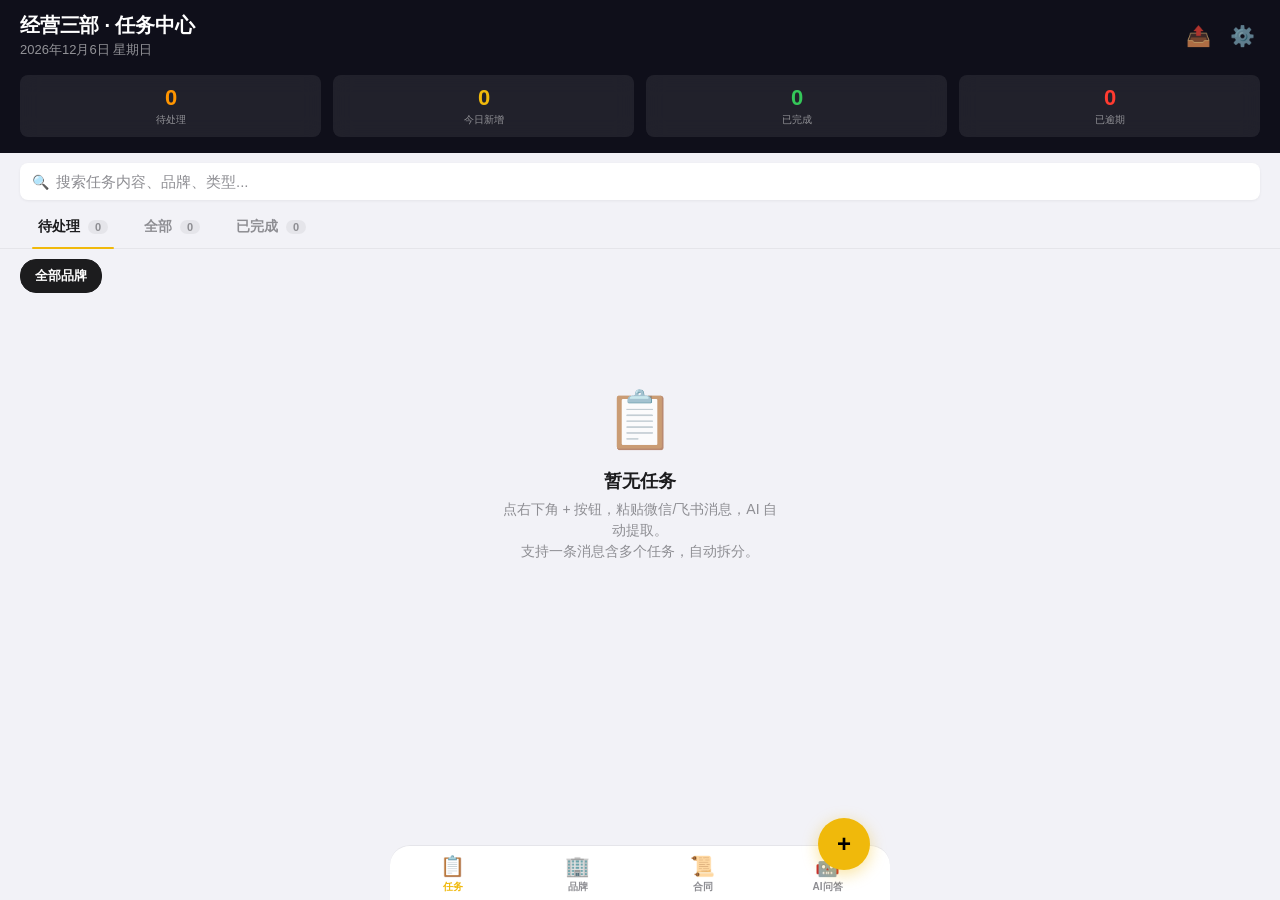
==== commit 056a74b1: "Add files via upload" ====
--- a/index.html
+++ b/index.html
@@ -3,122 +3,26 @@
 <head>
 <meta charset="utf-8">
 <meta name="viewport" content="width=device-width,initial-scale=1,viewport-fit=cover,user-scalable=no">
+<meta name="description" content="CCmall经营三部AI任务管理系统 — 支持品牌管理、合同条款AI学习、飞书通知">
 <meta name="apple-mobile-web-app-capable" content="yes">
 <meta name="apple-mobile-web-app-status-bar-style" content="black-translucent">
 <meta name="theme-color" content="#0f0f1a">
 <title>经营三部 · 任务中心</title>
 <link rel="manifest" href="manifest.json">
 <link rel="apple-touch-icon" href="data:image/svg+xml,<svg xmlns='http://www.w3.org/2000/svg' viewBox='0 0 120 120'><rect width='120' height='120' rx='28' fill='%23161b2e'/><text x='60' y='72' text-anchor='middle' fill='%23f0b90b' font-size='52' font-family='sans-serif'>📋</text></svg>">
-<style>
-*,*::before,*::after{box-sizing:border-box;margin:0;padding:0}
-:root{--bg:#f2f2f7;--card:#ffffff;--text:#1c1c1e;--sub:#8e8e93;--header-bg:#0f0f1a;--accent:#f0b90b;--danger:#ff3b30;--success:#34c759;--warning:#ff9500;--info:#007aff;--brand-chip-bg:#f0f0f5;--border:#e5e5ea;--shadow-sm:0 1px 3px rgba(0,0,0,.06);--shadow-md:0 4px 12px rgba(0,0,0,.08);--radius-sm:8px;--radius-md:14px;--radius-lg:20px;--font-stack:-apple-system,BlinkMacSystemFont,"SF Pro Display","PingFang SC","Helvetica Neue",sans-serif}
-body{font-family:var(--font-stack);background:var(--bg);color:var(--text);min-height:100vh;min-height:-webkit-fill-available;-webkit-font-smoothing:antialiased;overflow-x:hidden;padding-bottom:100px;user-select:none;-webkit-user-select:none}
-
-.notify-prompt{background:var(--accent);color:#000;padding:10px 16px;font-size:13px;font-weight:600;text-align:center;display:flex;align-items:center;justify-content:center;gap:8px;cursor:pointer;transition:transform .2s,opacity .3s}
-.notify-prompt:active{transform:scale(.98)}.notify-prompt.hidden{display:none}
-.notify-prompt button{background:#000;color:var(--accent);border:none;padding:4px 12px;border-radius:12px;font-size:12px;font-weight:700;cursor:pointer;font-family:var(--font-stack)}
-
-.header{background:var(--header-bg);color:#fff;padding:env(safe-area-inset-top,0) 20px 16px;position:sticky;top:0;z-index:100}
-.header-top{display:flex;align-items:center;justify-content:space-between;padding-top:12px}
-.header h1{font-size:20px;font-weight:700;letter-spacing:-.2px}
-.header .date{font-size:13px;color:rgba(255,255,255,.55);margin-top:2px}
-.header-actions{display:flex;gap:8px}
-.header-actions button{background:none;border:none;font-size:20px;cursor:pointer;color:#fff;opacity:.7;width:36px;height:36px;display:flex;align-items:center;justify-content:center;border-radius:50%;transition:opacity .15s}
-.header-actions button:active{opacity:1}
-.stats-row{display:grid;grid-template-columns:1fr 1fr 1fr 1fr;gap:10px;margin-top:16px}
-.stat-card{background:rgba(255,255,255,.08);border-radius:var(--radius-sm);padding:10px 8px;text-align:center;backdrop-filter:blur(10px)}
-.stat-card .num{font-size:22px;font-weight:800;letter-spacing:-1px}
-.stat-card .label{font-size:10px;color:rgba(255,255,255,.5);margin-top:2px}
-.stat-card.pending .num{color:var(--warning)}.stat-card.today .num{color:var(--accent)}.stat-card.done .num{color:var(--success)}.stat-card.overdue .num{color:var(--danger)}
-
-.search-bar{padding:8px 20px;background:var(--bg);position:sticky;top:155px;z-index:98}
-.search-input{width:100%;padding:10px 14px 10px 36px;border:none;border-radius:var(--radius-sm);background:var(--card);color:var(--text);font-size:15px;font-family:var(--font-stack);box-shadow:var(--shadow-sm)}
-.search-input::placeholder{color:var(--sub)}.search-input:focus{outline:none;box-shadow:var(--shadow-md)}
-.search-wrapper{position:relative}
-.search-icon{position:absolute;left:12px;top:50%;transform:translateY(-50%);font-size:14px;color:var(--sub);pointer-events:none}
-.search-clear{position:absolute;right:10px;top:50%;transform:translateY(-50%);background:none;border:none;font-size:16px;color:var(--sub);cursor:pointer;display:none;padding:4px}
-.search-clear.visible{display:block}
-
-.tabs{display:flex;gap:0;padding:0 20px;background:var(--bg);position:sticky;top:205px;z-index:97;border-bottom:1px solid var(--border)}
-.tab{padding:12px 18px;font-size:14px;font-weight:600;color:var(--sub);border:none;background:none;cursor:pointer;position:relative;transition:color .2s;font-family:var(--font-stack)}
-.tab.active{color:var(--text)}.tab.active::after{content:'';position:absolute;bottom:-1px;left:12px;right:12px;height:2.5px;background:var(--accent);border-radius:2px}
-.tab .count{display:inline-block;background:var(--border);color:var(--sub);font-size:11px;font-weight:600;padding:1px 7px;border-radius:10px;margin-left:4px}
-
-.filter-bar{display:flex;gap:8px;padding:10px 20px;overflow-x:auto;-webkit-overflow-scrolling:touch;scrollbar-width:none}
-.filter-bar::-webkit-scrollbar{display:none}
-.filter-chip{padding:7px 14px;border-radius:16px;border:1.5px solid var(--border);font-size:13px;font-weight:600;white-space:nowrap;background:var(--card);color:var(--sub);cursor:pointer;transition:all .2s;font-family:var(--font-stack)}
-.filter-chip.active{background:var(--text);color:#fff;border-color:var(--text)}
-
-.task-list{padding:12px 16px;display:flex;flex-direction:column;gap:10px}
-.swipe-wrap{position:relative;overflow:hidden;border-radius:var(--radius-md)}
-.swipe-bg{position:absolute;inset:0;display:flex;align-items:stretch;border-radius:var(--radius-md);overflow:hidden}
-.swipe-bg .left-action,.swipe-bg .right-action{display:flex;align-items:center;justify-content:center;font-size:18px;font-weight:700;color:#fff;min-width:80px;transition:opacity .15s}
-.swipe-bg .left-action{background:var(--success);opacity:0}
-.swipe-bg .right-action{background:var(--danger);margin-left:auto;opacity:0}
-
-.task-card{background:var(--card);border-radius:var(--radius-md);padding:14px 16px;box-shadow:var(--shadow-sm);display:flex;align-items:flex-start;gap:12px;transition:transform .2s cubic-bezier(.25,.8,.25,1.2),opacity .3s;cursor:pointer;position:relative;z-index:1;-webkit-tap-highlight-color:transparent;touch-action:pan-y}
-.task-card.done{opacity:.45}
-.task-card.overdue{border-left:3px solid var(--danger);background:linear-gradient(135deg,var(--card) 0%,rgba(255,59,48,.03) 100%)}
-
-.priority-dot{width:10px;height:10px;border-radius:50%;flex-shrink:0;margin-top:4px}
-.priority-dot.high{background:var(--danger);box-shadow:0 0 6px rgba(255,59,48,.4)}
-.priority-dot.medium{background:var(--warning);box-shadow:0 0 6px rgba(255,149,0,.3)}
-.priority-dot.low{background:var(--success);box-shadow:0 0 6px rgba(52,199,89,.3)}
-.card-body{flex:1;min-width:0}
-.card-meta{display:flex;align-items:center;gap:8px;margin-bottom:4px;flex-wrap:wrap}
-.brand-chip{font-size:11px;font-weight:700;color:var(--info);background:rgba(0,122,255,.08);padding:2px 8px;border-radius:4px;white-space:nowrap}
-.type-chip{font-size:10px;font-weight:600;color:var(--sub);background:var(--brand-chip-bg);padding:2px 8px;border-radius:4px;white-space:nowrap}
-.source-chip{font-size:10px;color:var(--warning);background:rgba(255,149,0,.08);padding:2px 8px;border-radius:4px;white-space:nowrap}
-.card-content{font-size:15px;font-weight:500;line-height:1.4;color:var(--text);word-break:break-word}
-.card-content.done-text{text-decoration:line-through;color:var(--sub)}
-.card-footer{display:flex;align-items:center;gap:10px;margin-top:8px}
-.deadline{font-size:12px;color:var(--danger);display:flex;align-items:center;gap:3px}
-.deadline.soon{font-weight:700}
-@keyframes pulse{0%,100%{opacity:1}50%{opacity:.5}}
-.time-ago{font-size:11px;color:var(--sub)}
-
-.empty-state{display:flex;flex-direction:column;align-items:center;justify-content:center;padding:60px 20px;text-align:center}
-.empty-icon{font-size:56px;margin-bottom:16px;opacity:.7}
-.empty-title{font-size:18px;font-weight:700;margin-bottom:6px}
-.empty-desc{font-size:14px;color:var(--sub);line-height:1.5;max-width:280px}
-
-.fab-row{position:fixed;bottom:30px;right:20px;display:flex;flex-direction:column;gap:12px;z-index:200;padding-bottom:env(safe-area-inset-bottom,0)}
-.fab{width:52px;height:52px;border-radius:50%;background:var(--accent);color:#000;border:none;font-size:24px;font-weight:700;box-shadow:0 4px 16px rgba(240,185,11,.4);cursor:pointer;display:flex;align-items:center;justify-content:center;transition:transform .2s;-webkit-tap-highlight-color:transparent}
-.fab:active{transform:scale(.9)}
-
-.modal-overlay{position:fixed;inset:0;background:rgba(0,0,0,.45);z-index:300;display:flex;align-items:flex-end;justify-content:center;opacity:0;pointer-events:none;transition:opacity .25s}
-.modal-overlay.show{opacity:1;pointer-events:auto}
-.modal-sheet{background:var(--card);border-radius:var(--radius-lg) var(--radius-lg) 0 0;width:100%;max-width:500px;padding:20px 20px 30px;transform:translateY(100%);transition:transform .3s cubic-bezier(.32,.72,0,1);max-height:85vh;overflow-y:auto}
-.modal-overlay.show .modal-sheet{transform:translateY(0)}
-.modal-sheet h2{font-size:18px;font-weight:700;margin-bottom:16px}
-.modal-sheet textarea,.modal-sheet input[type=text],.modal-sheet input[type=password],.modal-sheet select{width:100%;border:1.5px solid var(--border);border-radius:var(--radius-sm);padding:12px;font-size:15px;font-family:var(--font-stack);background:var(--bg);color:var(--text)}
-.modal-sheet textarea{height:100px;resize:none}
-.modal-sheet textarea:focus,.modal-sheet input:focus,.modal-sheet select:focus{outline:none;border-color:var(--accent)}
-.modal-actions{display:flex;gap:10px;margin-top:14px}
-.modal-actions button{flex:1;padding:12px;border-radius:var(--radius-sm);border:none;font-size:15px;font-weight:600;cursor:pointer;font-family:var(--font-stack)}
-.btn-cancel{background:var(--brand-chip-bg);color:var(--text)}
-.btn-submit{background:var(--accent);color:#000}
-.btn-ios{background:var(--info);color:#fff}
-
-.toast{position:fixed;bottom:100px;left:50%;transform:translateX(-50%);background:#1c1c1e;color:#fff;padding:10px 16px;border-radius:20px;font-size:14px;font-weight:600;z-index:400;opacity:0;transition:opacity .3s,transform .3s;pointer-events:none;display:flex;align-items:center;gap:10px;white-space:nowrap}
-.toast.show{opacity:1;pointer-events:auto}
-.toast .undo-btn{background:var(--accent);color:#000;border:none;padding:4px 12px;border-radius:12px;font-size:12px;font-weight:700;cursor:pointer;font-family:var(--font-stack)}
-
-.processing-overlay{position:fixed;inset:0;background:rgba(0,0,0,.5);z-index:350;display:flex;flex-direction:column;align-items:center;justify-content:center;opacity:0;pointer-events:none;transition:opacity .3s}
-.processing-overlay.show{opacity:1;pointer-events:auto}
-.spinner{width:24px;height:24px;border:2.5px solid rgba(255,255,255,.2);border-top-color:#fff;border-radius:50%;animation:spin .6s linear infinite}
-@keyframes spin{to{transform:rotate(360deg)}}
-.processing-overlay .text{color:#fff;font-size:15px;font-weight:500;margin-top:14px}
-
-@media(min-width:500px){.task-list{padding:12px 24px}.stats-row{gap:12px}.fab-row{right:calc(50% - 230px)}}
-</style>
+<link rel="stylesheet" href="css/app.css">
 </head>
 <body>
 <div class="notify-prompt hidden" id="notifyPrompt">🔔 开启通知，到期任务自动提醒 <button id="notifyEnable">开启</button></div>
 
 <header class="header">
-  <div class="header-top"><div><h1>经营三部 · 任务中心</h1><div class="date" id="headerDate"></div></div>
-  <div class="header-actions"><button id="btnExport" title="导出数据">📤</button><button id="btnSettings" title="设置">⚙️</button></div></div>
+  <div class="header-top">
+    <div><h1>经营三部 · 任务中心</h1><div class="date" id="headerDate"></div></div>
+    <div class="header-actions">
+      <button id="btnExport" title="导出数据">📤</button>
+      <button id="btnSettings" title="设置">⚙️</button>
+    </div>
+  </div>
   <div class="stats-row">
     <div class="stat-card pending"><div class="num" id="statPending">0</div><div class="label">待处理</div></div>
     <div class="stat-card today"><div class="num" id="statToday">0</div><div class="label">今日新增</div></div>
@@ -127,7 +31,13 @@
   </div>
 </header>
 
-<div class="search-bar"><div class="search-wrapper"><span class="search-icon">🔍</span><input type="text" class="search-input" id="searchInput" placeholder="搜索任务内容、品牌、类型..."><button class="search-clear" id="searchClear">✕</button></div></div>
+<div class="search-bar" id="searchBar">
+  <div class="search-wrapper">
+    <span class="search-icon">🔍</span>
+    <input type="text" class="search-input" id="searchInput" placeholder="搜索任务内容、品牌、类型...">
+    <button class="search-clear" id="searchClear">✕</button>
+  </div>
+</div>
 
 <div class="tabs" id="tabs">
   <button class="tab active" data-tab="pending">待处理 <span class="count">0</span></button>
@@ -135,13 +45,44 @@
   <button class="tab" data-tab="done">已完成 <span class="count">0</span></button>
 </div>
 
-<div class="filter-bar" id="filterBar"><button class="filter-chip active" data-filter="all">全部品牌</button></div>
+<div class="filter-bar" id="filterBar">
+  <button class="filter-chip active" data-filter="all">全部品牌</button>
+</div>
+
 <div class="task-list" id="taskList"></div>
+<div class="brand-list" id="brandListContainer" style="display:none"></div>
+<div class="clause-list" id="contractListContainer" style="display:none"></div>
 
-<div class="empty-state" id="emptyState" style="display:none"><div class="empty-icon">📋</div><div class="empty-title" id="emptyTitle">暂无任务</div><div class="empty-desc">点右下角 + 按钮，粘贴微信/飞书消息，AI 自动提取。<br>支持一条消息含多个任务，自动拆分。</div></div>
+<div id="chatContainer" style="display:none;padding:12px 16px">
+  <div class="chat-container">
+    <div class="chat-messages" id="chatMessages">
+      <div class="chat-msg ai">👋 你好！我已经学习了所有合同条款，可以直接问我关于合同的问题。例如："耐克的违约金条款是什么？"</div>
+    </div>
+  </div>
+  <div class="chat-input-row">
+    <input type="text" id="chatInput" placeholder="输入合同相关问题...">
+    <button id="chatSendBtn">发送</button>
+  </div>
+</div>
 
-<div class="fab-row"><button class="fab" id="fab">+</button></div>
+<div class="empty-state" id="emptyState" style="display:none">
+  <div class="empty-icon">📋</div>
+  <div class="empty-title" id="emptyTitle">暂无任务</div>
+  <div class="empty-desc">点右下角 + 按钮，粘贴微信/飞书消息，AI 自动提取。<br>支持一条消息含多个任务，自动拆分。</div>
+</div>
 
+<nav class="nav-tabs">
+  <button class="nav-tab active" data-view="tasks"><span class="nav-icon">📋</span>任务<span class="nav-badge" id="navPendingBadge" style="display:none">0</span></button>
+  <button class="nav-tab" data-view="brands"><span class="nav-icon">🏢</span>品牌</button>
+  <button class="nav-tab" data-view="contracts"><span class="nav-icon">📜</span>合同</button>
+  <button class="nav-tab" data-view="chat"><span class="nav-icon">🤖</span>AI问答</button>
+</nav>
+
+<div class="fab-row" id="fab-row">
+  <button class="fab" id="fab">+</button>
+</div>
+
+<!-- Task Add Modal -->
 <div class="modal-overlay" id="modalOverlay"><div class="modal-sheet">
   <h2>添加任务</h2>
   <textarea id="taskInput" placeholder="粘贴微信/飞书消息内容...&#10;&#10;支持多条任务一起粘贴，AI 自动拆分&#10;例如：今天给妈妈买菜 下午2点写报告 耐克修改合同"></textarea>
@@ -149,166 +90,57 @@
   <div class="modal-actions"><button class="btn-cancel" id="btnCancel">取消</button><button class="btn-submit" id="btnSubmit">🤖 AI 提取</button></div>
 </div></div>
 
-<div class="processing-overlay" id="processingOverlay"><div class="spinner"></div><div class="text">AI 正在分析任务...</div></div>
+<!-- Brand Add Modal -->
+<div class="modal-overlay" id="brandModal"><div class="modal-sheet">
+  <h2>🏢 添加品牌</h2>
+  <div style="margin-bottom:12px"><label style="font-size:13px;font-weight:600;color:var(--sub);display:block;margin-bottom:4px">品牌名称 *</label><input type="text" id="brandNameInput" placeholder="例如：Nike"></div>
+  <div style="display:grid;grid-template-columns:1fr 1fr;gap:8px;margin-bottom:12px">
+    <div><label style="font-size:13px;font-weight:600;color:var(--sub);display:block;margin-bottom:4px">楼层</label><input type="text" id="brandFloorInput" placeholder="例如：1F"></div>
+    <div><label style="font-size:13px;font-weight:600;color:var(--sub);display:block;margin-bottom:4px">品类</label><input type="text" id="brandCategoryInput" placeholder="例如：运动"></div>
+  </div>
+  <div style="display:grid;grid-template-columns:1fr 1fr;gap:8px;margin-bottom:12px">
+    <div><label style="font-size:13px;font-weight:600;color:var(--sub);display:block;margin-bottom:4px">面积 (㎡)</label><input type="text" id="brandAreaInput" placeholder="例如：200" inputmode="numeric"></div>
+    <div><label style="font-size:13px;font-weight:600;color:var(--sub);display:block;margin-bottom:4px">月租金 (¥)</label><input type="text" id="brandRentInput" placeholder="例如：50000" inputmode="numeric"></div>
+  </div>
+  <div style="display:grid;grid-template-columns:1fr 1fr;gap:8px;margin-bottom:12px">
+    <div><label style="font-size:13px;font-weight:600;color:var(--sub);display:block;margin-bottom:4px">租约开始</label><input type="date" id="brandLeaseStartInput"></div>
+    <div><label style="font-size:13px;font-weight:600;color:var(--sub);display:block;margin-bottom:4px">租约到期</label><input type="date" id="brandLeaseEndInput"></div>
+  </div>
+  <div style="margin-bottom:12px"><label style="font-size:13px;font-weight:600;color:var(--sub);display:block;margin-bottom:4px">备注</label><input type="text" id="brandNotesInput" placeholder="其他备注信息"></div>
+  <div class="modal-actions"><button class="btn-cancel" id="brandModalCancel">取消</button><button class="btn-submit" id="brandModalSave">保存</button></div>
+</div></div>
 
+<!-- Contract Clause Add Modal -->
+<div class="modal-overlay" id="contractModal"><div class="modal-sheet">
+  <h2>📜 添加合同条款</h2>
+  <div style="margin-bottom:12px"><label style="font-size:13px;font-weight:600;color:var(--sub);display:block;margin-bottom:4px">条款标题 *</label><input type="text" id="contractTitleInput" placeholder="例如：违约金条款"></div>
+  <div style="margin-bottom:12px"><label style="font-size:13px;font-weight:600;color:var(--sub);display:block;margin-bottom:4px">条款内容 *</label><textarea id="contractContentInput" placeholder="粘贴合同条款原文...&#10;&#10;例如：如乙方提前撤场，需支付相当于3个月租金的违约金..."></textarea></div>
+  <div style="display:grid;grid-template-columns:1fr 1fr;gap:8px;margin-bottom:12px">
+    <div><label style="font-size:13px;font-weight:600;color:var(--sub);display:block;margin-bottom:4px">所属品牌</label><input type="text" id="contractBrandInput" placeholder="例如：Nike"></div>
+    <div><label style="font-size:13px;font-weight:600;color:var(--sub);display:block;margin-bottom:4px">条款分类</label><select id="contractCategoryInput"><option value="租金">租金</option><option value="违约金">违约金</option><option value="续约">续约</option><option value="撤场">撤场</option><option value="装修">装修</option><option value="分成">分成</option><option value="其他">其他</option></select></div>
+  </div>
+  <div style="display:grid;grid-template-columns:1fr 1fr;gap:8px;margin-bottom:12px">
+    <div><label style="font-size:13px;font-weight:600;color:var(--sub);display:block;margin-bottom:4px">标签（逗号分隔）</label><input type="text" id="contractTagsInput" placeholder="例如：提前解约,赔偿"></div>
+    <div><label style="font-size:13px;font-weight:600;color:var(--sub);display:block;margin-bottom:4px">来源文件</label><input type="text" id="contractSourceInput" placeholder="例如：Nike租赁合同2025.pdf"></div>
+  </div>
+  <div class="modal-actions"><button class="btn-cancel" id="contractModalCancel">取消</button><button class="btn-submit" id="contractModalSave">保存</button></div>
+</div></div>
+
+<!-- Settings Modal -->
 <div class="modal-overlay" id="settingsOverlay"><div class="modal-sheet">
   <h2>⚙️ 设置</h2>
-  <div style="margin-bottom:16px"><label style="font-size:13px;font-weight:600;color:var(--sub);display:block;margin-bottom:4px">DeepSeek API Key</label>
-  <input type="password" id="apiKeyInput" placeholder="sk-xxxxxxxxxxxxxxxx" style="width:100%;padding:10px 12px;border:1.5px solid var(--border);border-radius:var(--radius-sm);font-size:14px;font-family:var(--font-stack);background:var(--bg)">
-  <div style="font-size:11px;color:var(--sub);margin-top:4px"><a href="https://platform.deepseek.com" target="_blank" style="color:var(--info)">platform.deepseek.com</a> · 充10元用一年</div></div>
-
-  <div style="margin-bottom:16px"><label style="font-size:13px;font-weight:600;color:var(--sub);display:block;margin-bottom:4px">📡 飞书机器人 Webhook（可选）</label>
-  <input type="text" id="feishuWebhookInput" placeholder="https://open.feishu.cn/open-apis/bot/v2/hook/xxxxxxxxx" style="width:100%;padding:10px 12px;border:1.5px solid var(--border);border-radius:var(--radius-sm);font-size:14px;font-family:var(--font-stack);background:var(--bg)">
-  <div style="font-size:11px;color:var(--sub);margin-top:4px">飞书群 → 设置 → 群机器人 → 添加 → Webhook 地址</div></div>
-
-  <div style="margin-bottom:16px"><label style="font-size:13px;font-weight:600;color:var(--sub);display:block;margin-bottom:6px">⏰ 到期提醒</label>
-  <select id="remindSetting" style="width:100%;padding:10px 12px;border:1.5px solid var(--border);border-radius:var(--radius-sm);font-size:14px;font-family:var(--font-stack);background:var(--bg)">
-    <option value="off">关闭提醒</option><option value="15">每 15 分钟检查</option><option value="30" selected>每 30 分钟检查</option><option value="60">每 1 小时检查</option></select>
-  <div style="font-size:11px;color:var(--sub);margin-top:4px">到期后弹出通知 + 飞书消息，未完成则重复提醒</div></div>
-
-  <div style="margin-bottom:16px"><label style="font-size:13px;font-weight:600;color:var(--sub);display:block;margin-bottom:4px">数据管理</label>
-  <button id="btnImport" style="width:100%;padding:10px;border:1.5px solid var(--border);border-radius:var(--radius-sm);background:var(--card);color:var(--text);font-size:14px;cursor:pointer;font-family:var(--font-stack)">📥 导入备份文件</button>
-  <input type="file" id="importFile" accept=".json" style="display:none"></div>
-
+  <div style="margin-bottom:16px"><label style="font-size:13px;font-weight:600;color:var(--sub);display:block;margin-bottom:4px">DeepSeek API Key</label><input type="password" id="apiKeyInput" placeholder="sk-xxxxxxxxxxxxxxxx"><div style="font-size:11px;color:var(--sub);margin-top:4px"><a href="https://platform.deepseek.com" target="_blank" style="color:var(--info)">platform.deepseek.com</a> · 充10元用一年</div></div>
+  <div style="margin-bottom:16px"><label style="font-size:13px;font-weight:600;color:var(--sub);display:block;margin-bottom:4px">📡 飞书机器人 Webhook（可选）</label><input type="text" id="feishuWebhookInput" placeholder="https://open.feishu.cn/open-apis/bot/v2/hook/xxxxxxxxx"><div style="font-size:11px;color:var(--sub);margin-top:4px">飞书群 → 设置 → 群机器人 → 添加 → Webhook 地址</div></div>
+  <div style="margin-bottom:16px"><label style="font-size:13px;font-weight:600;color:var(--sub);display:block;margin-bottom:6px">⏰ 到期提醒</label><select id="remindSetting"><option value="off">关闭提醒</option><option value="15">每 15 分钟检查</option><option value="30" selected>每 30 分钟检查</option><option value="60">每 1 小时检查</option></select></div>
+  <div style="margin-bottom:16px"><label style="font-size:13px;font-weight:600;color:var(--sub);display:block;margin-bottom:4px">🎨 外观</label><button id="themeToggleBtn" style="width:100%;padding:10px;border:1.5px solid var(--border);border-radius:var(--radius-sm);background:var(--card);color:var(--text);font-size:14px;cursor:pointer;font-family:var(--font-stack)">🌙 暗色模式</button></div>
+  <div style="margin-bottom:16px"><label style="font-size:13px;font-weight:600;color:var(--sub);display:block;margin-bottom:4px">数据管理</label><button id="btnImport" style="width:100%;padding:10px;border:1.5px solid var(--border);border-radius:var(--radius-sm);background:var(--card);color:var(--text);font-size:14px;cursor:pointer;font-family:var(--font-stack)">📥 导入备份文件</button><input type="file" id="importFile" accept=".json" style="display:none"></div>
   <div class="modal-actions"><button class="btn-cancel" id="btnSettingsCancel">关闭</button><button class="btn-submit" id="btnSettingsSave">保存</button></div>
 </div></div>
 
 <div class="modal-overlay" id="detailOverlay"><div class="modal-sheet" id="detailSheet"></div></div>
+<div class="processing-overlay" id="processingOverlay"><div class="spinner"></div><div class="text">AI 正在分析...</div></div>
 <div class="toast" id="toast"></div>
 
-<script>
-// ═══════════════════════════════════════════
-//  经营三部 · 任务中心  v4
-//  多任务拆分 · 时间提醒 · 飞书+iOS通知
-// ═══════════════════════════════════════════
-const DB_NAME='ccmall_tasks_db',DB_VERSION=1,STORE='tasks',API_KEY_STORAGE='deepseek_api_key',DEEPSEEK_API='https://api.deepseek.com/v1/chat/completions',REMIND_SETTING_KEY='remind_interval',FEISHU_WEBHOOK_KEY='feishu_webhook_url';
-let db=null,tasks=[],currentTab='pending',currentFilter='all',searchQuery='',apiKey='',feishuWebhookUrl='',remindInterval=30,reminderTimer=null,notificationsEnabled=false;
-
-// ─── IndexedDB ────────────────────────────────
-function openDB(){return new Promise((r,j)=>{const req=indexedDB.open(DB_NAME,DB_VERSION);req.onupgradeneeded=e=>{const d=e.target.result;if(!d.objectStoreNames.contains(STORE))d.createObjectStore(STORE,{keyPath:'id'})};req.onsuccess=e=>{db=e.target.result;r(db)};req.onerror=e=>j(e.target.error)})}
-function dbGetAll(){return new Promise((r,j)=>{const tx=db.transaction(STORE,'readonly'),req=tx.objectStore(STORE).getAll();req.onsuccess=()=>r(req.result);req.onerror=()=>j(req.error)})}
-function dbPut(task){return new Promise((r,j)=>{const tx=db.transaction(STORE,'readwrite');tx.objectStore(STORE).put(task);tx.oncomplete=()=>r();tx.onerror=()=>j(tx.error)})}
-function dbDelete(id){return new Promise((r,j)=>{const tx=db.transaction(STORE,'readwrite');tx.objectStore(STORE).delete(id);tx.oncomplete=()=>r();tx.onerror=()=>j(tx.error)})}
-async function dbPutAll(tl){const tx=db.transaction(STORE,'readwrite'),store=tx.objectStore(STORE);for(const t of tl)store.put(t);return new Promise((r,j)=>{tx.oncomplete=r;tx.onerror=()=>j(tx.error)})}
-async function migrateFromLocalStorage(){const old=localStorage.getItem('ccmall_tasks_v2');if(!old)return;try{const tl=JSON.parse(old);if(tl.length>0){await dbPutAll(tl)}localStorage.removeItem('ccmall_tasks_v2')}catch(_){}}
-async function loadTasks(){tasks=await dbGetAll()}
-async function saveTask(t){await dbPut(t)}
-function loadApiKey(){apiKey=localStorage.getItem(API_KEY_STORAGE)||''}
-function loadRemindSetting(){const v=localStorage.getItem(REMIND_SETTING_KEY);remindInterval=v?parseInt(v):30}
-function loadFeishuWebhook(){feishuWebhookUrl=localStorage.getItem(FEISHU_WEBHOOK_KEY)||''}
-
-// ─── Helpers ───────────────────────────────────
-function genId(){return Date.now().toString(36)+Math.random().toString(36).slice(2,6)}
-function todayStr(){return new Date().toISOString().slice(0,10)}
-function timeAgo(iso){const diff=Date.now()-new Date(iso).getTime();const mins=Math.floor(diff/60000);if(mins<1)return'刚刚';if(mins<60)return mins+'分钟前';const hrs=Math.floor(mins/60);if(hrs<24)return hrs+'小时前';return Math.floor(hrs/24)+'天前'}
-function isToday(iso){return iso&&iso.slice(0,10)===todayStr()}
-function escHtml(s){const d=document.createElement('div');d.textContent=s;return d.innerHTML}
-
-function parseLocalDeadline(text){
-  const now=new Date();const m=text.match(/(今天|明天|后天|周[一二三四五六日]|下周[一二三四五六日]|(\d+)号前|(\d+)月(\d+)号|(\d+)点|(\d+):(\d+)|上午|下午|中午)/g);if(!m)return null;
-  let d=new Date(now);d.setHours(18,0,0,0);let matchedDay=false;
-  if(text.includes('明天')){d.setDate(d.getDate()+1);matchedDay=true}else if(text.includes('后天')){d.setDate(d.getDate()+2);matchedDay=true}else if(text.includes('今天')){matchedDay=true}else{const wm=text.match(/下周([一二三四五六日])/);if(wm){const map={一:1,二:2,三:3,四:4,五:5,六:6,日:7};const cur=d.getDay()||7;d.setDate(d.getDate()+map[wm[1]]-cur+7);matchedDay=true}else{const tw=text.match(/周([一二三四五六日])/);if(tw){const map={一:1,二:2,三:3,四:4,五:5,六:6,日:7};const cur=d.getDay()||7;const diff=map[tw[1]]-cur;d.setDate(d.getDate()+(diff<=0?diff+7:diff));matchedDay=true}}}
-  const md=text.match(/(\d+)月(\d+)号/);if(md){d.setMonth(parseInt(md[1])-1);d.setDate(parseInt(md[2]));matchedDay=true}else{const dm=text.match(/(\d+)号前/);if(dm){const target=parseInt(dm[1]);if(target<now.getDate())d.setMonth(d.getMonth()+1);d.setDate(target);matchedDay=true}}
-  const t24=text.match(/(\d+):(\d+)/);if(t24){d.setHours(parseInt(t24[1]),parseInt(t24[2]),0,0)}else{const hm=text.match(/(\d+)点/);if(hm){let h=parseInt(hm[1]);if(text.includes('下午')&&h<12)h+=12;if(text.includes('上午')&&h===12)h=0;d.setHours(h,0,0,0)}else if(text.includes('中午'))d.setHours(12,0,0,0);else if(text.includes('下午')&&!matchedDay)d.setHours(15,0,0,0);else if(text.includes('上午')&&!matchedDay)d.setHours(9,0,0,0)}
-  return matchedDay||t24||hm?d.toISOString().slice(0,16):null;
-}
-
-function deadlineLabel(d){
-  if(!d)return null;const dl=new Date(d),now=new Date(),diff=Math.ceil((dl-now)/86400000),hasTime=d.length>10,isOverdue=dl<now;
-  if(isOverdue)return{text:'⏰ 已逾期',cls:'soon overdue'};
-  if(diff===0&&hasTime){const hrs=Math.ceil((dl-now)/3600000);return{text:hrs<=0?'即将到期':hrs+'小时后到期',cls:'soon'}}
-  if(diff===0)return{text:'今天截止',cls:'soon'};
-  if(diff<=3)return{text:diff+'天后到期',cls:'soon'};
-  return{text:d.slice(0,10),cls:''};
-}
-
-// ─── Filter + Search ───────────────────────────
-function getFilteredTasks(){let f=[...tasks];if(currentTab==='pending')f=f.filter(t=>t.状态!=='已完成');else if(currentTab==='done')f=f.filter(t=>t.状态==='已完成');if(currentFilter!=='all')f=f.filter(t=>t.品牌===currentFilter);if(searchQuery){const q=searchQuery.toLowerCase();f=f.filter(t=>(t.任务内容||'').toLowerCase().includes(q)||(t.品牌||'').toLowerCase().includes(q)||(t.任务类型||'').toLowerCase().includes(q)||(t.原始消息||'').toLowerCase().includes(q))}f.sort((a,b)=>new Date(b.创建时间)-new Date(a.创建时间));return f}
-
-// ─── Render ────────────────────────────────────
-function updateStats(){
-  document.getElementById('statPending').textContent=tasks.filter(t=>t.状态!=='已完成').length;
-  document.getElementById('statToday').textContent=tasks.filter(t=>isToday(t.创建时间)).length;
-  document.getElementById('statDone').textContent=tasks.filter(t=>t.状态==='已完成').length;
-  const now=new Date();document.getElementById('statOverdue').textContent=tasks.filter(t=>t.状态!=='已完成'&&t.截止时间&&new Date(t.截止时间)<now).length;
-  const p=tasks.filter(t=>t.状态!=='已完成').length,d=tasks.filter(t=>t.状态==='已完成').length;
-  document.querySelectorAll('.tab')[0].querySelector('.count').textContent=p;
-  document.querySelectorAll('.tab')[1].querySelector('.count').textContent=tasks.length;
-  document.querySelectorAll('.tab')[2].querySelector('.count').textContent=d;
-}
-
-function updateFilterBrands(){const bar=document.getElementById('filterBar');const brands=[...new Set(tasks.map(t=>t.品牌).filter(Boolean))];const chips=[...bar.querySelectorAll('.filter-chip')].slice(1);chips.forEach(c=>{if(!brands.includes(c.dataset.filter))c.remove()});const eb=[...bar.querySelectorAll('.filter-chip')].slice(1).map(c=>c.dataset.filter);brands.forEach(b=>{if(!eb.includes(b)){const chip=document.createElement('button');chip.className='filter-chip';chip.dataset.filter=b;chip.textContent=b;chip.onclick=()=>setFilter(b);bar.appendChild(chip)}})}
-
-function renderTasks(){
-  const list=document.getElementById('taskList'),empty=document.getElementById('emptyState'),filtered=getFilteredTasks();
-  if(filtered.length===0){list.innerHTML='';empty.style.display='flex';document.getElementById('emptyTitle').textContent=searchQuery?'没有匹配的任务':'暂无任务';return}
-  empty.style.display='none';
-  const typeIcons={销售:'💰',合同:'📄',财务:'💵',沟通:'💬',其他:'📌'};
-  list.innerHTML=filtered.map(t=>{const done=t.状态==='已完成',prioClass={高:'high',中:'medium',低:'low'}[t.优先级]||'medium',dl=deadlineLabel(t.截止时间),icon=typeIcons[t.任务类型]||'📌',now=new Date(),isOverdue=!done&&t.截止时间&&new Date(t.截止时间)<now,displayTime=t.截止时间&&t.截止时间.length>10?t.截止时间.slice(11,16):'';
-  return`<div class="swipe-wrap" data-id="${t.id}"><div class="swipe-bg"><div class="left-action">✓ 完成</div><div class="right-action">✕ 删除</div></div><div class="task-card ${done?'done':''}${isOverdue?' overdue':''}" data-id="${t.id}"><div class="priority-dot ${prioClass}"></div><div class="card-body"><div class="card-meta">${t.品牌?'<span class="brand-chip">'+escHtml(t.品牌)+'</span>':''}<span class="type-chip">${icon} ${escHtml(t.任务类型)}</span>${t.来源?'<span class="source-chip">👤 '+escHtml(t.来源)+'</span>':''}${isOverdue?'<span style="font-size:10px;background:rgba(255,59,48,.12);color:var(--danger);padding:2px 6px;border-radius:4px;animation:pulse 2s infinite">🔔</span>':''}</div><div class="card-content ${done?'done-text':''}">${escHtml(t.任务内容)}</div><div class="card-footer">${dl?`<span class="deadline ${dl.cls}">📅 ${dl.text}${displayTime?' '+displayTime:''}</span>`:''}<span class="time-ago">${timeAgo(t.创建时间)}</span></div></div></div></div>`}).join('');
-  list.querySelectorAll('.task-card').forEach(card=>{let sx=0,cx=0,sw=false;card.addEventListener('touchstart',e=>{if(e.target.closest('button'))return;sx=e.touches[0].clientX;cx=0;sw=true;card.style.transition='none'},{passive:true});card.addEventListener('touchmove',e=>{if(!sw)return;cx=e.touches[0].clientX-sx;if(Math.abs(cx)<5)return;e.preventDefault();const cl=Math.max(-120,Math.min(80,cx));card.style.transform=`translateX(${cl}px)`;const w=card.parentElement,bg=w.querySelector('.swipe-bg');if(cl>20){bg.querySelector('.left-action').style.opacity=Math.min(1,cl/80);bg.querySelector('.right-action').style.opacity='0'}else if(cl<-20){bg.querySelector('.right-action').style.opacity=Math.min(1,Math.abs(cl)/80);bg.querySelector('.left-action').style.opacity='0'}},{passive:false});card.addEventListener('touchend',()=>{if(!sw)return;sw=false;card.style.transition='transform .2s cubic-bezier(.25,.8,.25,1.2)';const id=card.dataset.id,w=card.parentElement,bg=w.querySelector('.swipe-bg');if(cx>60){card.style.transform='translateX(80px)';setTimeout(()=>{card.style.transform='';bg.querySelector('.left-action').style.opacity='0';toggleTask(id)},200)}else if(cx<-60){card.style.transform='translateX(-120px)';setTimeout(()=>deleteWithUndo(id),250)}else{card.style.transform='';bg.querySelector('.left-action').style.opacity='0';bg.querySelector('.right-action').style.opacity='0'}});card.querySelector('.card-body').addEventListener('click',e=>{if(Math.abs(cx)>5)return;showDetail(card.dataset.id)})});
-}
-
-async function refreshAll(){await loadTasks();updateStats();renderTasks();updateFilterBrands()}
-
-// ─── Task Actions ──────────────────────────────
-async function toggleTask(id){const t=tasks.find(t=>t.id===id);if(!t)return;t.状态=t.状态==='已完成'?'未处理':'已完成';if(t.状态==='已完成'){t.完成时间=new Date().toISOString();delete t.last_reminded}else delete t.完成时间;await saveTask(t);refreshAll();showToast(t.状态==='已完成'?'✅ 已完成':'🔄 已恢复')}
-let undoTask=null;
-async function deleteWithUndo(id){const t=tasks.find(t=>t.id===id);if(!t)return;undoTask=t;await dbDelete(id);refreshAll();showToast('🗑 已删除',true)}
-async function undoDelete(){if(!undoTask)return;await dbPut(undoTask);undoTask=null;refreshAll();showToast('↩ 已恢复')}
-
-async function addTask(taskData){if(!taskData.截止时间&&taskData.原始消息)taskData.截止时间=parseLocalDeadline(taskData.原始消息);const task={id:genId(),品牌:taskData.品牌||'',任务内容:taskData.任务内容||'',原始消息:taskData.原始消息||'',任务类型:taskData.任务类型||'其他',来源:taskData.来源||'员工',优先级:taskData.优先级||'中',截止时间:taskData.截止时间||null,状态:'未处理',创建时间:new Date().toISOString()};await dbPut(task);refreshAll()}
-
-function showDetail(id){const t=tasks.find(t=>t.id===id);if(!t)return;const io=!t.done&&t.截止时间&&new Date(t.截止时间)<new Date();document.getElementById('detailSheet').innerHTML=`<h2>📋 任务详情</h2><div style="background:var(--bg);border-radius:var(--radius-sm);padding:14px;margin-bottom:12px${io?';border-left:3px solid var(--danger)':''}"><div style="font-size:17px;font-weight:600;margin-bottom:8px">${escHtml(t.任务内容)}</div><div style="display:flex;flex-wrap:wrap;gap:6px;font-size:13px;color:var(--sub)">${t.品牌?'<span style="background:rgba(0,122,255,.08);color:var(--info);padding:2px 8px;border-radius:4px">🏷 '+escHtml(t.品牌)+'</span>':''}<span style="background:var(--brand-chip-bg);padding:2px 8px;border-radius:4px">${escHtml(t.任务类型)}</span><span style="background:rgba(255,149,0,.08);color:var(--warning);padding:2px 8px;border-radius:4px">${escHtml(t.来源)}</span><span style="padding:2px 8px;border-radius:4px;background:${t.优先级==='高'?'rgba(255,59,48,.08)':t.优先级==='中'?'rgba(255,149,0,.08)':'rgba(52,199,89,.08)'};color:${t.优先级==='高'?'var(--danger)':t.优先级==='中'?'var(--warning)':'var(--success)'}">${t.优先级}优先级</span>${io?'<span style="background:rgba(255,59,48,.12);color:var(--danger);padding:2px 8px;border-radius:4px">⏰ 已逾期</span>':''}</div></div>${t.原始消息?'<div style="margin-bottom:12px"><div style="font-size:12px;color:var(--sub);margin-bottom:4px">📝 原始消息</div><div style="background:var(--bg);border-radius:var(--radius-sm);padding:10px;font-size:14px;color:var(--sub)">'+escHtml(t.原始消息)+'</div></div>':''}<div style="font-size:12px;color:var(--sub)">创建于 ${new Date(t.创建时间).toLocaleString('zh-CN')}</div>${t.截止时间?'<div style="font-size:12px;color:var(--danger);margin-top:4px">⏰ 截止：'+t.截止时间.replace('T',' ')+'</div>':''}${t.截止时间?`<button class="btn-ios" style="width:100%;margin-top:10px;padding:10px;border-radius:var(--radius-sm);border:none;font-size:14px;font-weight:600;cursor:pointer;font-family:var(--font-stack)" onclick="createReminderFile('${t.id}')">📌 添加到 iOS 提醒事项</button>`:''}<div class="modal-actions" style="margin-top:16px"><button class="btn-cancel" onclick="document.getElementById('detailOverlay').classList.remove('show')">关闭</button><button class="btn-submit" style="background:${t.状态==='已完成'?'var(--warning)':'var(--success)'};color:#fff" onclick="toggleTask('${t.id}');document.getElementById('detailOverlay').classList.remove('show')">${t.状态==='已完成'?'🔄 恢复':'✅ 标记完成'}</button></div>`;document.getElementById('detailOverlay').classList.add('show')}
-
-// ─── AI Processing ─────────────────────────────
-async function processWithAI(text){if(!apiKey){showToast('⚠️ 请先设置 API Key');return null}const prompt=`你是任务结构化助手。从用户消息中提取任务。\n\n## 多任务识别\n消息包含多项独立任务时输出 JSON 数组，单项任务输出单个对象。\n\n## 字段\n- 品牌：运动品牌名，无法识别为空\n- 任务内容：简洁可执行任务描述\n- 任务类型：销售/合同/财务/沟通/其他\n- 来源：员工/自己/领导\n- 优先级：高/中/低\n- 截止时间："YYYY-MM-DDTHH:MM" 或 null\n\n## 时间识别\n- "明天12点前"→明天12:00\n- "下午3点"→当天15:00\n- "下周一"→下周一09:00\n- "3号前"→当月3日18:00\n- 无时间有日期→18:00\n\n当前日期：${new Date().toISOString().slice(0,10)}`;try{const resp=await fetch(DEEPSEEK_API,{method:'POST',headers:{'Content-Type':'application/json','Authorization':'Bearer '+apiKey},body:JSON.stringify({model:'deepseek-chat',temperature:0.1,max_tokens:800,messages:[{role:'system',content:prompt},{role:'user',content:text}]})});if(!resp.ok){const err=await resp.text();throw new Error('API 错误 ('+resp.status+'): '+err.slice(0,100))}const data=await resp.json(),content=data.choices?.[0]?.message?.content||'',jm=content.match(/(\[[\s\S]*\]|\{[\s\S]*\})/);if(!jm)throw new Error('AI 未返回有效数据');const parsed=JSON.parse(jm[0]),taskList=Array.isArray(parsed)?parsed:[parsed],validTypes=['销售','合同','财务','沟通','其他'],validSources=['员工','自己','领导'],validPrios=['高','中','低'];return taskList.map(t=>{if(!validTypes.includes(t.任务类型))t.任务类型='其他';if(!validSources.includes(t.来源))t.来源='员工';if(!validPrios.includes(t.优先级))t.优先级='中';if(t.截止时间===''||t.截止时间==='null')t.截止时间=null;t.原始消息=text;return t})}catch(err){console.error(err);showToast('❌ '+err.message);return null}}
-
-// ─── Notification System ──────────────────────
-async function initNotifications(){if(!('Notification' in window))return;if(Notification.permission==='granted'){notificationsEnabled=true;document.getElementById('notifyPrompt').classList.add('hidden');return}if(Notification.permission==='denied'){document.getElementById('notifyPrompt').classList.add('hidden');return}document.getElementById('notifyPrompt').classList.remove('hidden')}
-document.getElementById('notifyEnable').onclick=async()=>{const perm=await Notification.requestPermission();if(perm==='granted'){notificationsEnabled=true;showToast('🔔 通知已开启')}document.getElementById('notifyPrompt').classList.add('hidden')};
-document.getElementById('notifyPrompt').addEventListener('click',function(e){if(e.target===this)this.classList.add('hidden')});
-
-function showBrowserNotification(task){if(!notificationsEnabled)return;const title=task.任务内容.slice(0,50),body=[task.品牌?'🏷 '+task.品牌:'',task.截止时间?'⏰ '+task.截止时间.replace('T',' '):''].filter(Boolean).join(' · ');try{new Notification(title,{body,icon:'data:image/svg+xml,<svg xmlns="http://www.w3.org/2000/svg" viewBox="0 0 120 120"><rect width="120" height="120" rx="28" fill="%23161b2e"/><text x="60" y="72" text-anchor="middle" fill="%23f0b90b" font-size="52" font-family="sans-serif">📋</text></svg>',tag:task.id+'_'+Math.floor(Date.now()/60000),requireInteraction:true})}catch(_){}}
-
-async function sendFeishuNotification(task){if(!feishuWebhookUrl)return;const text=[`⏰ **任务提醒**`,`> ${task.任务内容}`,`- 品牌：${task.品牌||'通用'}`,`- 类型：${task.任务类型}`,`- 截止：${(task.截止时间||'').replace('T',' ')}`].join('\n');try{await fetch(feishuWebhookUrl,{method:'POST',headers:{'Content-Type':'application/json'},body:JSON.stringify({msg_type:'interactive',card:{header:{title:{content:'⏰ 任务到期提醒',tag:'plain_text'},template:'red'},elements:[{tag:'markdown',content:text}]}})});}catch(_){}}
-
-function checkReminders(){if((!notificationsEnabled&&!feishuWebhookUrl)||!remindInterval)return;const now=new Date();tasks.forEach(t=>{if(t.状态==='已完成'||!t.截止时间)return;const dl=new Date(t.截止时间);if(dl>now)return;const lr=t.last_reminded?new Date(t.last_reminded):null;if(lr&&(now-lr)<remindInterval*60*1000)return;showBrowserNotification(t);sendFeishuNotification(t);t.last_reminded=new Date().toISOString();dbPut(t)})}
-
-function startReminderChecker(){if(reminderTimer)clearInterval(reminderTimer);if(!remindInterval)return;reminderTimer=setInterval(checkReminders,5*60*1000);checkReminders()}
-
-// ─── iOS Reminder (.ics) ───────────────────────
-function createReminderFile(id){const t=tasks.find(t=>t.id===id);if(!t)return;const nowISO=new Date().toISOString().replace(/[-:]/g,'').slice(0,15)+'Z';const dueISO=t.截止时间?new Date(t.截止时间).toISOString().replace(/[-:]/g,'').slice(0,15)+'Z':'';const ics=['BEGIN:VCALENDAR','VERSION:2.0','PRODID:-//CCmall//TaskCenter//CN','BEGIN:VTODO',`DTSTAMP:${nowISO}`,`SUMMARY:${t.任务内容}`,`DESCRIPTION:品牌：${t.品牌||'无'} | 类型：${t.任务类型} | 来源：${t.来源}`,dueISO?`DUE:${dueISO}`:'','BEGIN:VALARM','TRIGGER:-PT30M','ACTION:DISPLAY',`DESCRIPTION:⏰ ${t.任务内容}`,'END:VALARM','END:VTODO','END:VCALENDAR'].filter(Boolean).join('\r\n');const blob=new Blob([ics],{type:'text/calendar'});const url=URL.createObjectURL(blob);const a=document.createElement('a');a.href=url;a.download='reminder-'+t.id.slice(0,8)+'.ics';a.click();URL.revokeObjectURL(url);showToast('📌 下载提醒文件，点击添加到提醒事项')}
-
-// ─── Export / Import ───────────────────────────
-function exportTasks(){const json=JSON.stringify(tasks,null,2),blob=new Blob([json],{type:'application/json'}),url=URL.createObjectURL(blob);const a=document.createElement('a');a.href=url;a.download='ccmall-tasks-backup-'+todayStr()+'.json';a.click();URL.revokeObjectURL(url);showToast('📤 已导出 '+tasks.length+' 条')}
-async function importTasks(file){try{const text=await file.text(),imported=JSON.parse(text);if(!Array.isArray(imported))throw new Error('格式错误');let added=0;const ids=new Set(tasks.map(t=>t.id));for(const t of imported){if(!t.id||ids.has(t.id))continue;t.id=t.id||genId();t.创建时间=t.创建时间||new Date().toISOString();await dbPut(t);ids.add(t.id);added++}await refreshAll();showToast('📥 导入了 '+added+' 条')}catch(err){showToast('❌ 格式错误')}}
-
-// ─── Toast ─────────────────────────────────────
-function showToast(msg,withUndo){const el=document.getElementById('toast');if(withUndo)el.innerHTML=msg+' <button class="undo-btn" onclick="undoDelete()">撤销</button>';else el.textContent=msg;el.classList.add('show');clearTimeout(el._timeout);el._timeout=setTimeout(()=>{el.classList.remove('show');if(withUndo)undoTask=null},withUndo?4000:2000)}
-function showProcessing(s){document.getElementById('processingOverlay').classList.toggle('show',s)}
-function setFilter(b){currentFilter=b;document.querySelectorAll('#filterBar .filter-chip').forEach(c=>c.classList.toggle('active',c.dataset.filter===b));refreshAll()}
-function setTab(tab){currentTab=tab;document.querySelectorAll('#tabs .tab').forEach(t=>t.classList.toggle('active',t.dataset.tab===tab));refreshAll()}
-
-// ─── Event Bindings ────────────────────────────
-document.getElementById('fab').onclick=()=>{document.getElementById('modalOverlay').classList.add('show');document.getElementById('taskInput').focus()};
-document.getElementById('btnCancel').onclick=()=>{document.getElementById('modalOverlay').classList.remove('show');document.getElementById('taskInput').value=''};
-document.getElementById('btnSubmit').onclick=async()=>{const text=document.getElementById('taskInput').value.trim();if(!text)return;document.getElementById('modalOverlay').classList.remove('show');document.getElementById('taskInput').value='';showProcessing(true);const tl=await processWithAI(text.trim());showProcessing(false);if(tl&&tl.length>0){for(const t of tl)await addTask(t);showToast('✅ 已添加 '+tl.length+' 个任务')}};
-document.querySelectorAll('#tabs .tab').forEach(tab=>tab.onclick=()=>setTab(tab.dataset.tab));
-document.querySelectorAll('#filterBar .filter-chip').forEach(chip=>chip.onclick=()=>setFilter(chip.dataset.filter));
-const si=document.getElementById('searchInput'),sc=document.getElementById('searchClear');si.addEventListener('input',()=>{searchQuery=si.value.trim();sc.classList.toggle('visible',searchQuery.length>0);refreshAll()});sc.onclick=()=>{si.value='';searchQuery='';sc.classList.remove('visible');refreshAll()};
-document.getElementById('btnSettings').onclick=()=>{document.getElementById('apiKeyInput').value=apiKey;document.getElementById('feishuWebhookInput').value=feishuWebhookUrl;document.getElementById('remindSetting').value=remindInterval||'off';document.getElementById('settingsOverlay').classList.add('show')};
-document.getElementById('btnSettingsCancel').onclick=()=>document.getElementById('settingsOverlay').classList.remove('show');
-document.getElementById('btnSettingsSave').onclick=()=>{const key=document.getElementById('apiKeyInput').value.trim();if(key){localStorage.setItem(API_KEY_STORAGE,key);apiKey=key}const wu=document.getElementById('feishuWebhookInput').value.trim();feishuWebhookUrl=wu;localStorage.setItem(FEISHU_WEBHOOK_KEY,wu);const rv=document.getElementById('remindSetting').value;remindInterval=rv==='off'?0:parseInt(rv);localStorage.setItem(REMIND_SETTING_KEY,rv==='off'?'0':rv);startReminderChecker();document.getElementById('settingsOverlay').classList.remove('show');showToast('✅ 设置已保存')};
-document.getElementById('btnExport').onclick=exportTasks;
-document.getElementById('btnImport').onclick=()=>document.getElementById('importFile').click();
-document.getElementById('importFile').onchange=(e)=>{if(e.target.files[0]){importTasks(e.target.files[0]);e.target.value=''}document.getElementById('settingsOverlay').classList.remove('show')};
-document.querySelectorAll('.modal-overlay').forEach(ov=>ov.addEventListener('click',function(e){if(e.target===this)this.classList.remove('show')}));
-const weekdays=['日','一','二','三','四','五','六'],now=new Date();document.getElementById('headerDate').textContent=now.getFullYear()+'年'+(now.getMonth()+1)+'月'+now.getDate()+'日 星期'+weekdays[now.getDay()];
-
-async function checkSharedContent(){const params=new URLSearchParams(window.location.search),text=params.get('text');if(text){window.history.replaceState({},'',window.location.pathname);showProcessing(true);const tl=await processWithAI(decodeURIComponent(text));showProcessing(false);if(tl&&tl.length>0){for(const t of tl)await addTask(t);showToast('✅ 已捕获 '+tl.length+' 个任务')}}}
-
-(async function init(){await openDB();await migrateFromLocalStorage();loadApiKey();loadRemindSetting();loadFeishuWebhook();await loadTasks();updateStats();renderTasks();updateFilterBrands();await initNotifications();if(remindInterval||feishuWebhookUrl)startReminderChecker();checkSharedContent();if('serviceWorker' in navigator)navigator.serviceWorker.register('sw.js').catch(()=>{})})();
-</script>
+<script type="module" src="js/app.js"></script>
 </body>
 </html>
--- a/css/app.css
+++ b/css/app.css
@@ -0,0 +1,289 @@
+/* ═══════════════════════════════════════════
+   经营三部 · 任务中心  v5
+   CCmall Task Center — Main Stylesheet
+   ═══════════════════════════════════════════ */
+
+/* ─── Reset & Variables ─────────────────────── */
+*,*::before,*::after{box-sizing:border-box;margin:0;padding:0}
+
+:root {
+  --bg: #f2f2f7;
+  --card: #ffffff;
+  --text: #1c1c1e;
+  --sub: #8e8e93;
+  --header-bg: #0f0f1a;
+  --accent: #f0b90b;
+  --danger: #ff3b30;
+  --success: #34c759;
+  --warning: #ff9500;
+  --info: #007aff;
+  --brand-chip-bg: #f0f0f5;
+  --border: #e5e5ea;
+  --shadow-sm: 0 1px 3px rgba(0,0,0,.06);
+  --shadow-md: 0 4px 12px rgba(0,0,0,.08);
+  --radius-sm: 8px;
+  --radius-md: 14px;
+  --radius-lg: 20px;
+  --font-stack: -apple-system,BlinkMacSystemFont,"SF Pro Display","PingFang SC","Helvetica Neue",sans-serif;
+}
+
+/* ─── Dark Mode ─────────────────────────────── */
+[data-theme="dark"] {
+  --bg: #1c1c1e;
+  --card: #2c2c2e;
+  --text: #f2f2f7;
+  --sub: #8e8e93;
+  --header-bg: #0a0a12;
+  --brand-chip-bg: #3a3a3c;
+  --border: #38383a;
+  --shadow-sm: 0 1px 3px rgba(0,0,0,.3);
+  --shadow-md: 0 4px 12px rgba(0,0,0,.4);
+}
+
+[data-theme="dark"] .task-card.overdue {
+  background: linear-gradient(135deg, var(--card) 0%, rgba(255,59,48,.06) 100%);
+}
+
+[data-theme="dark"] .search-input,
+[data-theme="dark"] .modal-sheet textarea,
+[data-theme="dark"] .modal-sheet input,
+[data-theme="dark"] .modal-sheet select {
+  background: #3a3a3c;
+  color: var(--text);
+}
+
+[data-theme="dark"] .modal-sheet { background: var(--card); }
+[data-theme="dark"] .filter-chip { background: var(--card); }
+[data-theme="dark"] .filter-chip.active { background: var(--text); color: #000; }
+[data-theme="dark"] .btn-cancel { background: var(--brand-chip-bg); color: var(--text); }
+
+/* ─── Base ───────────────────────────────────── */
+body {
+  font-family: var(--font-stack);
+  background: var(--bg);
+  color: var(--text);
+  min-height: 100vh;
+  min-height: -webkit-fill-available;
+  -webkit-font-smoothing: antialiased;
+  overflow-x: hidden;
+  padding-bottom: 100px;
+  user-select: none;
+  -webkit-user-select: none;
+}
+
+/* ─── Notification Prompt ───────────────────── */
+.notify-prompt {
+  background: var(--accent);
+  color: #000;
+  padding: 10px 16px;
+  font-size: 13px;
+  font-weight: 600;
+  text-align: center;
+  display: flex;
+  align-items: center;
+  justify-content: center;
+  gap: 8px;
+  cursor: pointer;
+  transition: transform .2s,opacity .3s;
+}
+.notify-prompt:active { transform: scale(.98); }
+.notify-prompt.hidden { display: none; }
+.notify-prompt button {
+  background: #000;
+  color: var(--accent);
+  border: none;
+  padding: 4px 12px;
+  border-radius: 12px;
+  font-size: 12px;
+  font-weight: 700;
+  cursor: pointer;
+  font-family: var(--font-stack);
+}
+
+/* ─── Header ─────────────────────────────────── */
+.header {
+  background: var(--header-bg);
+  color: #fff;
+  padding: env(safe-area-inset-top,0) 20px 16px;
+  position: sticky;
+  top: 0;
+  z-index: 100;
+}
+.header-top { display: flex; align-items: center; justify-content: space-between; padding-top: 12px; }
+.header h1 { font-size: 20px; font-weight: 700; letter-spacing: -.2px; }
+.header .date { font-size: 13px; color: rgba(255,255,255,.55); margin-top: 2px; }
+.header-actions { display: flex; gap: 8px; }
+.header-actions button {
+  background: none; border: none; font-size: 20px; cursor: pointer;
+  color: #fff; opacity: .7; width: 36px; height: 36px;
+  display: flex; align-items: center; justify-content: center;
+  border-radius: 50%; transition: opacity .15s;
+}
+.header-actions button:active { opacity: 1; }
+
+/* ─── Stats Row ─────────────────────────────── */
+.stats-row { display: grid; grid-template-columns: 1fr 1fr 1fr 1fr; gap: 10px; margin-top: 16px; }
+.stat-card {
+  background: rgba(255,255,255,.08); border-radius: var(--radius-sm);
+  padding: 10px 8px; text-align: center; backdrop-filter: blur(10px);
+}
+.stat-card .num { font-size: 22px; font-weight: 800; letter-spacing: -1px; }
+.stat-card .label { font-size: 10px; color: rgba(255,255,255,.5); margin-top: 2px; }
+.stat-card.pending .num { color: var(--warning); }
+.stat-card.today .num   { color: var(--accent); }
+.stat-card.done .num    { color: var(--success); }
+.stat-card.overdue .num { color: var(--danger); }
+
+/* ─── Search ─────────────────────────────────── */
+.search-bar { padding: 8px 20px; background: var(--bg); position: sticky; top: 155px; z-index: 98; }
+.search-input {
+  width: 100%; padding: 10px 14px 10px 36px; border: none;
+  border-radius: var(--radius-sm); background: var(--card); color: var(--text);
+  font-size: 15px; font-family: var(--font-stack); box-shadow: var(--shadow-sm);
+}
+.search-input::placeholder { color: var(--sub); }
+.search-input:focus { outline: none; box-shadow: var(--shadow-md); }
+.search-wrapper { position: relative; }
+.search-icon { position: absolute; left: 12px; top: 50%; transform: translateY(-50%); font-size: 14px; color: var(--sub); pointer-events: none; }
+.search-clear { position: absolute; right: 10px; top: 50%; transform: translateY(-50%); background: none; border: none; font-size: 16px; color: var(--sub); cursor: pointer; display: none; padding: 4px; }
+.search-clear.visible { display: block; }
+
+/* ─── Tabs ───────────────────────────────────── */
+.tabs { display: flex; gap: 0; padding: 0 20px; background: var(--bg); position: sticky; top: 205px; z-index: 97; border-bottom: 1px solid var(--border); }
+.tab { padding: 12px 18px; font-size: 14px; font-weight: 600; color: var(--sub); border: none; background: none; cursor: pointer; position: relative; transition: color .2s; font-family: var(--font-stack); }
+.tab.active { color: var(--text); }
+.tab.active::after { content: ''; position: absolute; bottom: -1px; left: 12px; right: 12px; height: 2.5px; background: var(--accent); border-radius: 2px; }
+.tab .count { display: inline-block; background: var(--border); color: var(--sub); font-size: 11px; font-weight: 600; padding: 1px 7px; border-radius: 10px; margin-left: 4px; }
+
+/* ─── Filter Bar ─────────────────────────────── */
+.filter-bar { display: flex; gap: 8px; padding: 10px 20px; overflow-x: auto; -webkit-overflow-scrolling: touch; scrollbar-width: none; }
+.filter-bar::-webkit-scrollbar { display: none; }
+.filter-chip { padding: 7px 14px; border-radius: 16px; border: 1.5px solid var(--border); font-size: 13px; font-weight: 600; white-space: nowrap; background: var(--card); color: var(--sub); cursor: pointer; transition: all .2s; font-family: var(--font-stack); }
+.filter-chip.active { background: var(--text); color: #fff; border-color: var(--text); }
+[data-theme="dark"] .filter-chip.active { color: var(--bg); }
+
+/* ─── Task List ──────────────────────────────── */
+.task-list { padding: 12px 16px; display: flex; flex-direction: column; gap: 10px; }
+.swipe-wrap { position: relative; overflow: hidden; border-radius: var(--radius-md); }
+.swipe-bg { position: absolute; inset: 0; display: flex; align-items: stretch; border-radius: var(--radius-md); overflow: hidden; }
+.swipe-bg .left-action, .swipe-bg .right-action { display: flex; align-items: center; justify-content: center; font-size: 18px; font-weight: 700; color: #fff; min-width: 80px; transition: opacity .15s; }
+.swipe-bg .left-action { background: var(--success); opacity: 0; }
+.swipe-bg .right-action { background: var(--danger); margin-left: auto; opacity: 0; }
+
+.task-card {
+  background: var(--card); border-radius: var(--radius-md); padding: 14px 16px;
+  box-shadow: var(--shadow-sm); display: flex; align-items: flex-start; gap: 12px;
+  transition: transform .2s cubic-bezier(.25,.8,.25,1.2),opacity .3s;
+  cursor: pointer; position: relative; z-index: 1;
+  -webkit-tap-highlight-color: transparent; touch-action: pan-y;
+}
+.task-card.done { opacity: .45; }
+.task-card.overdue { border-left: 3px solid var(--danger); background: linear-gradient(135deg,var(--card) 0%,rgba(255,59,48,.03) 100%); }
+
+/* ─── Priority Dot ───────────────────────────── */
+.priority-dot { width: 10px; height: 10px; border-radius: 50%; flex-shrink: 0; margin-top: 4px; }
+.priority-dot.high   { background: var(--danger);  box-shadow: 0 0 6px rgba(255,59,48,.4); }
+.priority-dot.medium { background: var(--warning); box-shadow: 0 0 6px rgba(255,149,0,.3); }
+.priority-dot.low    { background: var(--success); box-shadow: 0 0 6px rgba(52,199,89,.3); }
+
+/* ─── Card Internals ─────────────────────────── */
+.card-body { flex: 1; min-width: 0; }
+.card-meta { display: flex; align-items: center; gap: 8px; margin-bottom: 4px; flex-wrap: wrap; }
+.brand-chip { font-size: 11px; font-weight: 700; color: var(--info); background: rgba(0,122,255,.08); padding: 2px 8px; border-radius: 4px; white-space: nowrap; }
+.type-chip { font-size: 10px; font-weight: 600; color: var(--sub); background: var(--brand-chip-bg); padding: 2px 8px; border-radius: 4px; white-space: nowrap; }
+.source-chip { font-size: 10px; color: var(--warning); background: rgba(255,149,0,.08); padding: 2px 8px; border-radius: 4px; white-space: nowrap; }
+.card-content { font-size: 15px; font-weight: 500; line-height: 1.4; color: var(--text); word-break: break-word; }
+.card-content.done-text { text-decoration: line-through; color: var(--sub); }
+.card-footer { display: flex; align-items: center; gap: 10px; margin-top: 8px; }
+.deadline { font-size: 12px; color: var(--danger); display: flex; align-items: center; gap: 3px; }
+.deadline.soon { font-weight: 700; }
+
+@keyframes pulse { 0%,100% { opacity: 1; } 50% { opacity: .5; } }
+.time-ago { font-size: 11px; color: var(--sub); }
+
+/* ─── Empty State ────────────────────────────── */
+.empty-state { display: flex; flex-direction: column; align-items: center; justify-content: center; padding: 60px 20px; text-align: center; }
+.empty-icon { font-size: 56px; margin-bottom: 16px; opacity: .7; }
+.empty-title { font-size: 18px; font-weight: 700; margin-bottom: 6px; }
+.empty-desc { font-size: 14px; color: var(--sub); line-height: 1.5; max-width: 280px; }
+
+/* ─── FAB ────────────────────────────────────── */
+.fab-row { position: fixed; bottom: 30px; right: 20px; display: flex; flex-direction: column; gap: 12px; z-index: 200; padding-bottom: env(safe-area-inset-bottom,0); }
+.fab { width: 52px; height: 52px; border-radius: 50%; background: var(--accent); color: #000; border: none; font-size: 24px; font-weight: 700; box-shadow: 0 4px 16px rgba(240,185,11,.4); cursor: pointer; display: flex; align-items: center; justify-content: center; transition: transform .2s; -webkit-tap-highlight-color: transparent; }
+.fab:active { transform: scale(.9); }
+
+/* ─── Modals ─────────────────────────────────── */
+.modal-overlay { position: fixed; inset: 0; background: rgba(0,0,0,.45); z-index: 300; display: flex; align-items: flex-end; justify-content: center; opacity: 0; pointer-events: none; transition: opacity .25s; }
+.modal-overlay.show { opacity: 1; pointer-events: auto; }
+.modal-sheet { background: var(--card); border-radius: var(--radius-lg) var(--radius-lg) 0 0; width: 100%; max-width: 500px; padding: 20px 20px 30px; transform: translateY(100%); transition: transform .3s cubic-bezier(.32,.72,0,1); max-height: 85vh; overflow-y: auto; }
+.modal-overlay.show .modal-sheet { transform: translateY(0); }
+.modal-sheet h2 { font-size: 18px; font-weight: 700; margin-bottom: 16px; }
+.modal-sheet textarea, .modal-sheet input[type=text], .modal-sheet input[type=password], .modal-sheet input[type=date], .modal-sheet select { width: 100%; border: 1.5px solid var(--border); border-radius: var(--radius-sm); padding: 12px; font-size: 15px; font-family: var(--font-stack); background: var(--bg); color: var(--text); }
+.modal-sheet textarea { height: 100px; resize: none; }
+.modal-sheet textarea:focus, .modal-sheet input:focus, .modal-sheet select:focus { outline: none; border-color: var(--accent); }
+.modal-actions { display: flex; gap: 10px; margin-top: 14px; }
+.modal-actions button { flex: 1; padding: 12px; border-radius: var(--radius-sm); border: none; font-size: 15px; font-weight: 600; cursor: pointer; font-family: var(--font-stack); }
+.btn-cancel { background: var(--brand-chip-bg); color: var(--text); }
+.btn-submit { background: var(--accent); color: #000; }
+.btn-ios    { background: var(--info); color: #fff; }
+.btn-danger { background: var(--danger); color: #fff; }
+
+/* ─── Toast ──────────────────────────────────── */
+.toast { position: fixed; bottom: 100px; left: 50%; transform: translateX(-50%); background: #1c1c1e; color: #fff; padding: 10px 16px; border-radius: 20px; font-size: 14px; font-weight: 600; z-index: 400; opacity: 0; transition: opacity .3s,transform .3s; pointer-events: none; display: flex; align-items: center; gap: 10px; white-space: nowrap; }
+.toast.show { opacity: 1; pointer-events: auto; }
+.toast .undo-btn { background: var(--accent); color: #000; border: none; padding: 4px 12px; border-radius: 12px; font-size: 12px; font-weight: 700; cursor: pointer; font-family: var(--font-stack); }
+
+/* ─── Processing Overlay ─────────────────────── */
+.processing-overlay { position: fixed; inset: 0; background: rgba(0,0,0,.5); z-index: 350; display: flex; flex-direction: column; align-items: center; justify-content: center; opacity: 0; pointer-events: none; transition: opacity .3s; }
+.processing-overlay.show { opacity: 1; pointer-events: auto; }
+.spinner { width: 24px; height: 24px; border: 2.5px solid rgba(255,255,255,.2); border-top-color: #fff; border-radius: 50%; animation: spin .6s linear infinite; }
+@keyframes spin { to { transform: rotate(360deg); } }
+.processing-overlay .text { color: #fff; font-size: 15px; font-weight: 500; margin-top: 14px; }
+
+/* ─── Brand Manager ──────────────────────────── */
+.brand-list { padding: 12px 16px; display: flex; flex-direction: column; gap: 10px; }
+.brand-card { background: var(--card); border-radius: var(--radius-md); padding: 14px 16px; box-shadow: var(--shadow-sm); cursor: pointer; transition: transform .15s; }
+.brand-card:active { transform: scale(.98); }
+.brand-card .brand-name { font-size: 16px; font-weight: 700; }
+.brand-card .brand-meta { font-size: 12px; color: var(--sub); margin-top: 4px; display: flex; gap: 12px; flex-wrap: wrap; }
+.brand-card .lease-warning { color: var(--danger); font-weight: 600; }
+
+/* ─── Contract Clauses ───────────────────────── */
+.clause-list { padding: 12px 16px; display: flex; flex-direction: column; gap: 10px; }
+.clause-card { background: var(--card); border-radius: var(--radius-md); padding: 14px 16px; box-shadow: var(--shadow-sm); }
+.clause-card .clause-title { font-size: 15px; font-weight: 600; }
+.clause-card .clause-content { font-size: 14px; color: var(--sub); margin-top: 6px; line-height: 1.5; white-space: pre-wrap; }
+.clause-card .clause-meta { font-size: 11px; color: var(--sub); margin-top: 8px; display: flex; gap: 8px; flex-wrap: wrap; }
+
+/* ─── AI Q&A Chat ────────────────────────────── */
+.chat-container { display: flex; flex-direction: column; height: 60vh; }
+.chat-messages { flex: 1; overflow-y: auto; padding: 12px 0; display: flex; flex-direction: column; gap: 10px; }
+.chat-msg { max-width: 85%; padding: 10px 14px; border-radius: 16px; font-size: 14px; line-height: 1.5; }
+.chat-msg.user { align-self: flex-end; background: var(--info); color: #fff; border-bottom-right-radius: 4px; }
+.chat-msg.ai   { align-self: flex-start; background: var(--brand-chip-bg); color: var(--text); border-bottom-left-radius: 4px; }
+.chat-input-row { display: flex; gap: 8px; margin-top: 12px; }
+.chat-input-row input { flex: 1; border: 1.5px solid var(--border); border-radius: var(--radius-sm); padding: 10px 14px; font-size: 15px; font-family: var(--font-stack); background: var(--bg); color: var(--text); }
+.chat-input-row button { background: var(--accent); color: #000; border: none; border-radius: var(--radius-sm); padding: 10px 18px; font-size: 15px; font-weight: 600; cursor: pointer; font-family: var(--font-stack); }
+
+/* ─── Tag / Badge Utils ──────────────────────── */
+.tag { display: inline-block; padding: 2px 8px; border-radius: 4px; font-size: 11px; font-weight: 600; }
+.tag-default { background: var(--brand-chip-bg); color: var(--sub); }
+.tag-info    { background: rgba(0,122,255,.08); color: var(--info); }
+.tag-warning { background: rgba(255,149,0,.08); color: var(--warning); }
+.tag-danger  { background: rgba(255,59,48,.08); color: var(--danger); }
+.tag-success { background: rgba(52,199,89,.08); color: var(--success); }
+
+/* ─── Nav Tabs (bottom) ──────────────────────── */
+.nav-tabs { position: fixed; bottom: 0; left: 0; right: 0; background: var(--card); border-top: 1px solid var(--border); display: flex; z-index: 200; padding-bottom: env(safe-area-inset-bottom,0); }
+.nav-tab { flex: 1; padding: 8px 4px 6px; text-align: center; font-size: 10px; font-weight: 600; color: var(--sub); border: none; background: none; cursor: pointer; font-family: var(--font-stack); transition: color .15s; }
+.nav-tab .nav-icon { font-size: 20px; display: block; margin-bottom: 2px; }
+.nav-tab.active { color: var(--accent); }
+.nav-tab .nav-badge { display: inline-block; background: var(--danger); color: #fff; font-size: 10px; font-weight: 700; min-width: 18px; height: 18px; line-height: 18px; border-radius: 9px; padding: 0 6px; margin-left: 4px; }
+
+/* ─── Responsive ─────────────────────────────── */
+@media(min-width:500px) {
+  .task-list, .brand-list, .clause-list { padding: 12px 24px; }
+  .stats-row { gap: 12px; }
+  .fab-row   { right: calc(50% - 230px); }
+  .nav-tabs  { max-width: 500px; left: 50%; transform: translateX(-50%); border-radius: var(--radius-lg) var(--radius-lg) 0 0; }
+}
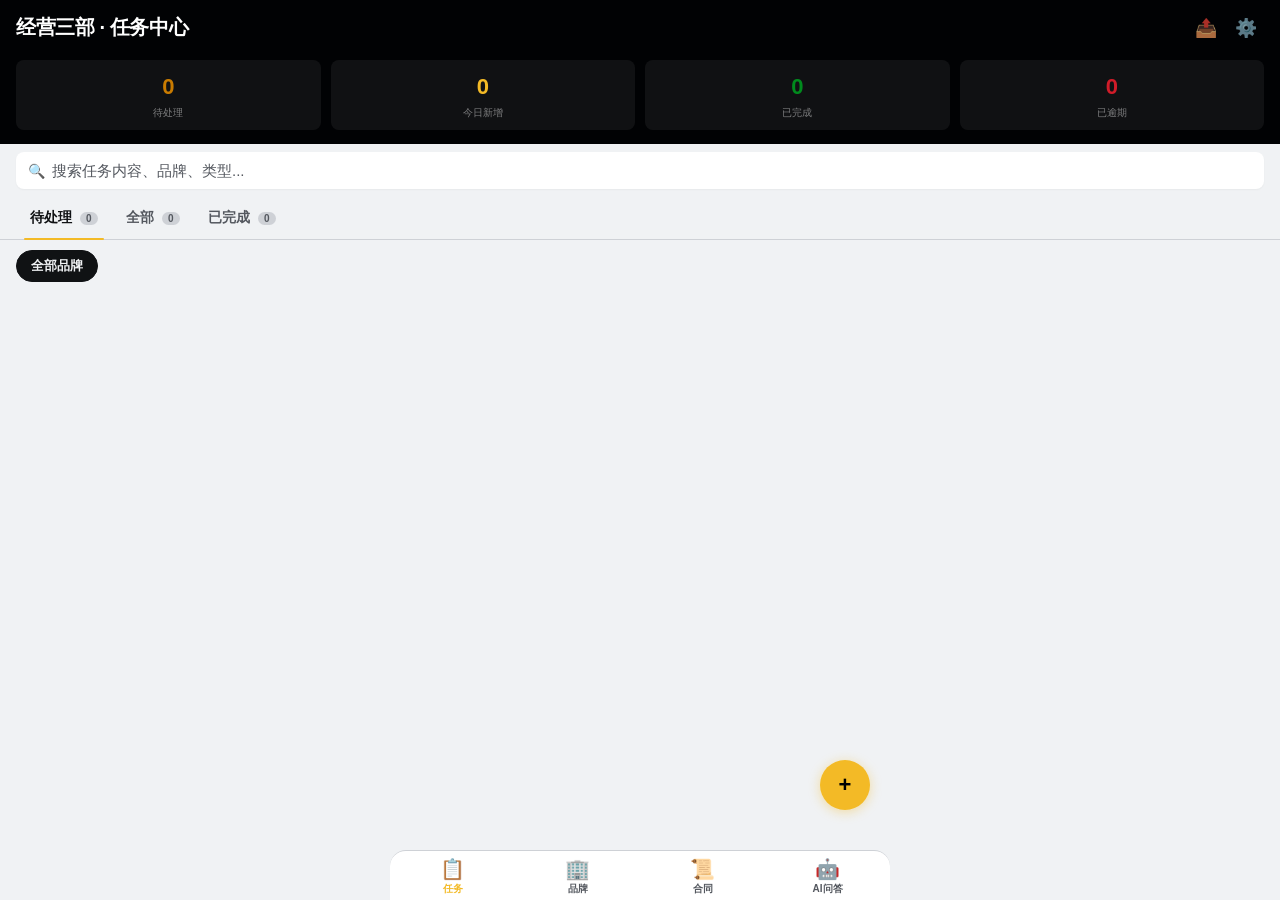
==== commit 7978c2f4: "Add files via upload" ====
--- a/index.html
+++ b/index.html
@@ -133,7 +133,7 @@
   <div style="margin-bottom:16px"><label style="font-size:13px;font-weight:600;color:var(--sub);display:block;margin-bottom:4px">📡 飞书机器人 Webhook（可选）</label><input type="text" id="feishuWebhookInput" placeholder="https://open.feishu.cn/open-apis/bot/v2/hook/xxxxxxxxx"><div style="font-size:11px;color:var(--sub);margin-top:4px">飞书群 → 设置 → 群机器人 → 添加 → Webhook 地址</div></div>
   <div style="margin-bottom:16px"><label style="font-size:13px;font-weight:600;color:var(--sub);display:block;margin-bottom:6px">⏰ 到期提醒</label><select id="remindSetting"><option value="off">关闭提醒</option><option value="15">每 15 分钟检查</option><option value="30" selected>每 30 分钟检查</option><option value="60">每 1 小时检查</option></select></div>
   <div style="margin-bottom:16px"><label style="font-size:13px;font-weight:600;color:var(--sub);display:block;margin-bottom:4px">🎨 外观</label><button id="themeToggleBtn" style="width:100%;padding:10px;border:1.5px solid var(--border);border-radius:var(--radius-sm);background:var(--card);color:var(--text);font-size:14px;cursor:pointer;font-family:var(--font-stack)">🌙 暗色模式</button></div>
-  <div style="margin-bottom:16px"><label style="font-size:13px;font-weight:600;color:var(--sub);display:block;margin-bottom:4px">数据管理</label><button id="btnImport" style="width:100%;padding:10px;border:1.5px solid var(--border);border-radius:var(--radius-sm);background:var(--card);color:var(--text);font-size:14px;cursor:pointer;font-family:var(--font-stack)">📥 导入备份文件</button><input type="file" id="importFile" accept=".json" style="display:none"></div>
+  <div style="margin-bottom:16px"><label style="font-size:13px;font-weight:600;color:var(--sub);display:block;margin-bottom:4px">数据管理</label><button id="btnImport" style="width:100%;padding:10px;border:1.5px solid var(--border);border-radius:var(--radius-sm);background:var(--card);color:var(--text);font-size:14px;cursor:pointer;font-family:var(--font-stack)">📥 导入备份文件</button><input type="file" id="importFile" accept=".json" style="display:none"><button id="btnSeedData" style="width:100%;padding:10px;border:1.5px solid var(--border);border-radius:var(--radius-sm);background:var(--card);color:var(--text);font-size:14px;cursor:pointer;font-family:var(--font-stack);margin-top:8px">📋 导入 51 个品牌合同数据</button></div>
   <div class="modal-actions"><button class="btn-cancel" id="btnSettingsCancel">关闭</button><button class="btn-submit" id="btnSettingsSave">保存</button></div>
 </div></div>
 
--- a/css/app.css
+++ b/css/app.css
@@ -1,61 +1,64 @@
 /* ═══════════════════════════════════════════
-   经营三部 · 任务中心  v5
-   CCmall Task Center — Main Stylesheet
+   经营三部 · 任务中心  v5.1
+   CCmall Task Center — Impeccable-driven UI
+   Color: Restrained. Gold accent on dark header, cool-neutral base.
+   Register: App UI / tool (design SERVES the product)
    ═══════════════════════════════════════════ */
 
 /* ─── Reset & Variables ─────────────────────── */
 *,*::before,*::after{box-sizing:border-box;margin:0;padding:0}
 
 :root {
-  --bg: #f2f2f7;
+  /* Base */
+  --bg: oklch(0.96 0.004 260);          /* Cool-tinted near-white — not cream */
   --card: #ffffff;
-  --text: #1c1c1e;
-  --sub: #8e8e93;
-  --header-bg: #0f0f1a;
-  --accent: #f0b90b;
-  --danger: #ff3b30;
-  --success: #34c759;
-  --warning: #ff9500;
-  --info: #007aff;
-  --brand-chip-bg: #f0f0f5;
-  --border: #e5e5ea;
-  --shadow-sm: 0 1px 3px rgba(0,0,0,.06);
-  --shadow-md: 0 4px 12px rgba(0,0,0,.08);
+  --text: oklch(0.18 0.006 260);        /* ≥4.5:1 on --bg */
+  --sub: oklch(0.46 0.012 260);         /* ≥4.5:1 on --bg for placeholder/secondary */
+  --header-bg: oklch(0.08 0.015 270);
+  --accent: oklch(0.82 0.16 85);        /* Gold */
+  --accent-dim: oklch(0.88 0.08 85);
+  --danger: oklch(0.55 0.21 25);
+  --danger-bg: oklch(0.96 0.015 25);    /* Softer overdue indicator — replaces border-left */
+  --success: oklch(0.55 0.18 145);
+  --warning: oklch(0.65 0.16 72);
+  --info: oklch(0.52 0.14 250);
+  --brand-chip-bg: oklch(0.92 0.006 260);
+  --border: oklch(0.86 0.008 260);
+  --shadow-sm: 0 1px 2px oklch(0 0 0 / 0.04);
+  --shadow-md: 0 2px 8px oklch(0 0 0 / 0.06);
   --radius-sm: 8px;
-  --radius-md: 14px;
-  --radius-lg: 20px;
+  --radius-md: 12px;     /* Impeccable: cards top out at 12-16px, never 24-40px */
+  --radius-lg: 16px;
   --font-stack: -apple-system,BlinkMacSystemFont,"SF Pro Display","PingFang SC","Helvetica Neue",sans-serif;
 }
 
 /* ─── Dark Mode ─────────────────────────────── */
+/* Scene: floor supervisor checking phone in ambient mall lighting.
+   Dark mode wins — quick glances, notifications, situational awareness. */
 [data-theme="dark"] {
-  --bg: #1c1c1e;
-  --card: #2c2c2e;
-  --text: #f2f2f7;
-  --sub: #8e8e93;
-  --header-bg: #0a0a12;
-  --brand-chip-bg: #3a3a3c;
-  --border: #38383a;
-  --shadow-sm: 0 1px 3px rgba(0,0,0,.3);
-  --shadow-md: 0 4px 12px rgba(0,0,0,.4);
-}
-
-[data-theme="dark"] .task-card.overdue {
-  background: linear-gradient(135deg, var(--card) 0%, rgba(255,59,48,.06) 100%);
-}
-
-[data-theme="dark"] .search-input,
+  --bg: oklch(0.15 0.008 260);
+  --card: oklch(0.2 0.01 260);
+  --text: oklch(0.92 0.004 260);
+  --sub: oklch(0.6 0.012 260);
+  --header-bg: oklch(0.06 0.012 270);
+  --brand-chip-bg: oklch(0.28 0.01 260);
+  --border: oklch(0.3 0.01 260);
+  --danger-bg: oklch(0.22 0.025 25);
+  --shadow-sm: 0 1px 2px oklch(0 0 0 / 0.3);
+  --shadow-md: 0 2px 8px oklch(0 0 0 / 0.4);
+}
+
+[data-theme="dark"] .modal-sheet input,
 [data-theme="dark"] .modal-sheet textarea,
-[data-theme="dark"] .modal-sheet input,
 [data-theme="dark"] .modal-sheet select {
-  background: #3a3a3c;
+  background: oklch(0.25 0.01 260);
   color: var(--text);
 }
 
-[data-theme="dark"] .modal-sheet { background: var(--card); }
-[data-theme="dark"] .filter-chip { background: var(--card); }
-[data-theme="dark"] .filter-chip.active { background: var(--text); color: #000; }
-[data-theme="dark"] .btn-cancel { background: var(--brand-chip-bg); color: var(--text); }
+[data-theme="dark"] .filter-chip.active {
+  background: var(--text);
+  color: var(--bg);
+}
 
 /* ─── Base ───────────────────────────────────── */
 body {
@@ -69,6 +72,8 @@
   padding-bottom: 100px;
   user-select: none;
   -webkit-user-select: none;
+  font-size: 15px;
+  line-height: 1.5;
 }
 
 /* ─── Notification Prompt ───────────────────── */
@@ -78,22 +83,21 @@
   padding: 10px 16px;
   font-size: 13px;
   font-weight: 600;
-  text-align: center;
   display: flex;
   align-items: center;
   justify-content: center;
   gap: 8px;
   cursor: pointer;
-  transition: transform .2s,opacity .3s;
-}
-.notify-prompt:active { transform: scale(.98); }
+  transition: opacity .25s;
+}
+.notify-prompt:active { opacity: .85; }
 .notify-prompt.hidden { display: none; }
 .notify-prompt button {
   background: #000;
   color: var(--accent);
   border: none;
   padding: 4px 12px;
-  border-radius: 12px;
+  border-radius: 20px;
   font-size: 12px;
   font-weight: 700;
   cursor: pointer;
@@ -104,186 +108,791 @@
 .header {
   background: var(--header-bg);
   color: #fff;
-  padding: env(safe-area-inset-top,0) 20px 16px;
+  padding: env(safe-area-inset-top,0) 16px 14px;
   position: sticky;
   top: 0;
   z-index: 100;
 }
-.header-top { display: flex; align-items: center; justify-content: space-between; padding-top: 12px; }
-.header h1 { font-size: 20px; font-weight: 700; letter-spacing: -.2px; }
-.header .date { font-size: 13px; color: rgba(255,255,255,.55); margin-top: 2px; }
-.header-actions { display: flex; gap: 8px; }
+.header-top {
+  display: flex;
+  align-items: center;
+  justify-content: space-between;
+  padding-top: 10px;
+}
+.header h1 {
+  font-size: 20px;
+  font-weight: 700;
+  letter-spacing: -0.02em;  /* Inside floor -0.04em */
+}
+.header .date {
+  font-size: 12px;
+  color: oklch(1 0 0 / 0.5);
+  margin-top: 2px;
+}
+.header-actions { display: flex; gap: 4px; }
 .header-actions button {
-  background: none; border: none; font-size: 20px; cursor: pointer;
-  color: #fff; opacity: .7; width: 36px; height: 36px;
-  display: flex; align-items: center; justify-content: center;
-  border-radius: 50%; transition: opacity .15s;
-}
-.header-actions button:active { opacity: 1; }
+  background: none;
+  border: none;
+  font-size: 18px;
+  cursor: pointer;
+  color: oklch(1 0 0 / 0.7);
+  width: 36px;
+  height: 36px;
+  display: flex;
+  align-items: center;
+  justify-content: center;
+  border-radius: 50%;
+  transition: background .15s;
+}
+.header-actions button:active {
+  background: oklch(1 0 0 / 0.1);
+}
 
 /* ─── Stats Row ─────────────────────────────── */
-.stats-row { display: grid; grid-template-columns: 1fr 1fr 1fr 1fr; gap: 10px; margin-top: 16px; }
+.stats-row {
+  display: grid;
+  grid-template-columns: 1fr 1fr 1fr 1fr;
+  gap: 8px;
+  margin-top: 14px;
+}
 .stat-card {
-  background: rgba(255,255,255,.08); border-radius: var(--radius-sm);
-  padding: 10px 8px; text-align: center; backdrop-filter: blur(10px);
-}
-.stat-card .num { font-size: 22px; font-weight: 800; letter-spacing: -1px; }
-.stat-card .label { font-size: 10px; color: rgba(255,255,255,.5); margin-top: 2px; }
+  background: oklch(1 0 0 / 0.06);
+  border-radius: var(--radius-sm);
+  padding: 10px 6px;
+  text-align: center;
+}
+.stat-card .num {
+  font-size: 22px;
+  font-weight: 800;
+  letter-spacing: -0.02em;
+}
+.stat-card .label {
+  font-size: 10px;
+  font-weight: 500;
+  color: oklch(1 0 0 / 0.45);
+  margin-top: 2px;
+}
 .stat-card.pending .num { color: var(--warning); }
 .stat-card.today .num   { color: var(--accent); }
 .stat-card.done .num    { color: var(--success); }
 .stat-card.overdue .num { color: var(--danger); }
 
 /* ─── Search ─────────────────────────────────── */
-.search-bar { padding: 8px 20px; background: var(--bg); position: sticky; top: 155px; z-index: 98; }
+.search-bar {
+  padding: 8px 16px;
+  background: var(--bg);
+  position: sticky;
+  top: 140px;
+  z-index: 98;
+}
+.search-wrapper { position: relative; }
 .search-input {
-  width: 100%; padding: 10px 14px 10px 36px; border: none;
-  border-radius: var(--radius-sm); background: var(--card); color: var(--text);
-  font-size: 15px; font-family: var(--font-stack); box-shadow: var(--shadow-sm);
+  width: 100%;
+  padding: 10px 14px 10px 36px;
+  border: none;
+  border-radius: var(--radius-sm);
+  background: var(--card);
+  color: var(--text);
+  font-size: 15px;
+  font-family: var(--font-stack);
+  box-shadow: var(--shadow-sm);
 }
 .search-input::placeholder { color: var(--sub); }
-.search-input:focus { outline: none; box-shadow: var(--shadow-md); }
-.search-wrapper { position: relative; }
-.search-icon { position: absolute; left: 12px; top: 50%; transform: translateY(-50%); font-size: 14px; color: var(--sub); pointer-events: none; }
-.search-clear { position: absolute; right: 10px; top: 50%; transform: translateY(-50%); background: none; border: none; font-size: 16px; color: var(--sub); cursor: pointer; display: none; padding: 4px; }
+.search-input:focus {
+  outline: none;
+  box-shadow: 0 0 0 2px var(--accent);
+}
+.search-icon {
+  position: absolute;
+  left: 12px;
+  top: 50%;
+  transform: translateY(-50%);
+  font-size: 14px;
+  color: var(--sub);
+  pointer-events: none;
+}
+.search-clear {
+  position: absolute;
+  right: 10px;
+  top: 50%;
+  transform: translateY(-50%);
+  background: none;
+  border: none;
+  font-size: 16px;
+  color: var(--sub);
+  cursor: pointer;
+  display: none;
+  padding: 4px;
+}
 .search-clear.visible { display: block; }
 
 /* ─── Tabs ───────────────────────────────────── */
-.tabs { display: flex; gap: 0; padding: 0 20px; background: var(--bg); position: sticky; top: 205px; z-index: 97; border-bottom: 1px solid var(--border); }
-.tab { padding: 12px 18px; font-size: 14px; font-weight: 600; color: var(--sub); border: none; background: none; cursor: pointer; position: relative; transition: color .2s; font-family: var(--font-stack); }
+.tabs {
+  display: flex;
+  gap: 0;
+  padding: 0 16px;
+  background: var(--bg);
+  position: sticky;
+  top: 188px;
+  z-index: 97;
+  border-bottom: 1px solid var(--border);
+}
+.tab {
+  padding: 12px 14px;
+  font-size: 14px;
+  font-weight: 600;
+  color: var(--sub);
+  border: none;
+  background: none;
+  cursor: pointer;
+  position: relative;
+  transition: color .2s;
+  font-family: var(--font-stack);
+}
 .tab.active { color: var(--text); }
-.tab.active::after { content: ''; position: absolute; bottom: -1px; left: 12px; right: 12px; height: 2.5px; background: var(--accent); border-radius: 2px; }
-.tab .count { display: inline-block; background: var(--border); color: var(--sub); font-size: 11px; font-weight: 600; padding: 1px 7px; border-radius: 10px; margin-left: 4px; }
+.tab.active::after {
+  content: '';
+  position: absolute;
+  bottom: -1px;
+  left: 8px;
+  right: 8px;
+  height: 2.5px;
+  background: var(--accent);
+  border-radius: 2px;
+}
+.tab .count {
+  display: inline-block;
+  background: var(--border);
+  color: var(--sub);
+  font-size: 10px;
+  font-weight: 700;
+  padding: 1px 6px;
+  border-radius: 10px;
+  margin-left: 4px;
+  min-width: 18px;
+  text-align: center;
+}
 
 /* ─── Filter Bar ─────────────────────────────── */
-.filter-bar { display: flex; gap: 8px; padding: 10px 20px; overflow-x: auto; -webkit-overflow-scrolling: touch; scrollbar-width: none; }
+.filter-bar {
+  display: flex;
+  gap: 8px;
+  padding: 10px 16px;
+  overflow-x: auto;
+  -webkit-overflow-scrolling: touch;
+  scrollbar-width: none;
+}
 .filter-bar::-webkit-scrollbar { display: none; }
-.filter-chip { padding: 7px 14px; border-radius: 16px; border: 1.5px solid var(--border); font-size: 13px; font-weight: 600; white-space: nowrap; background: var(--card); color: var(--sub); cursor: pointer; transition: all .2s; font-family: var(--font-stack); }
-.filter-chip.active { background: var(--text); color: #fff; border-color: var(--text); }
-[data-theme="dark"] .filter-chip.active { color: var(--bg); }
+.filter-chip {
+  padding: 6px 14px;
+  border-radius: 20px;
+  border: 1px solid var(--border);
+  font-size: 13px;
+  font-weight: 600;
+  white-space: nowrap;
+  background: var(--card);
+  color: var(--sub);
+  cursor: pointer;
+  transition: all .15s;
+  font-family: var(--font-stack);
+}
+.filter-chip.active {
+  background: var(--text);
+  color: var(--bg);
+  border-color: var(--text);
+}
 
 /* ─── Task List ──────────────────────────────── */
-.task-list { padding: 12px 16px; display: flex; flex-direction: column; gap: 10px; }
-.swipe-wrap { position: relative; overflow: hidden; border-radius: var(--radius-md); }
-.swipe-bg { position: absolute; inset: 0; display: flex; align-items: stretch; border-radius: var(--radius-md); overflow: hidden; }
-.swipe-bg .left-action, .swipe-bg .right-action { display: flex; align-items: center; justify-content: center; font-size: 18px; font-weight: 700; color: #fff; min-width: 80px; transition: opacity .15s; }
-.swipe-bg .left-action { background: var(--success); opacity: 0; }
-.swipe-bg .right-action { background: var(--danger); margin-left: auto; opacity: 0; }
-
+.task-list {
+  padding: 10px 16px 80px;
+  display: flex;
+  flex-direction: column;
+  gap: 8px;
+}
+
+/* Swipe */
+.swipe-wrap {
+  position: relative;
+  overflow: hidden;
+  border-radius: var(--radius-md);
+}
+.swipe-bg {
+  position: absolute;
+  inset: 0;
+  display: flex;
+  align-items: stretch;
+  border-radius: var(--radius-md);
+  overflow: hidden;
+}
+.swipe-bg .left-action,
+.swipe-bg .right-action {
+  display: flex;
+  align-items: center;
+  justify-content: center;
+  font-size: 16px;
+  font-weight: 700;
+  color: #fff;
+  min-width: 72px;
+  transition: opacity .15s;
+}
+.swipe-bg .left-action  { background: var(--success); opacity: 0; }
+.swipe-bg .right-action { background: var(--danger); opacity: 0; margin-left: auto; }
+
+/* ─── Task Card ──────────────────────────────── */
 .task-card {
-  background: var(--card); border-radius: var(--radius-md); padding: 14px 16px;
-  box-shadow: var(--shadow-sm); display: flex; align-items: flex-start; gap: 12px;
-  transition: transform .2s cubic-bezier(.25,.8,.25,1.2),opacity .3s;
-  cursor: pointer; position: relative; z-index: 1;
-  -webkit-tap-highlight-color: transparent; touch-action: pan-y;
-}
-.task-card.done { opacity: .45; }
-.task-card.overdue { border-left: 3px solid var(--danger); background: linear-gradient(135deg,var(--card) 0%,rgba(255,59,48,.03) 100%); }
-
-/* ─── Priority Dot ───────────────────────────── */
-.priority-dot { width: 10px; height: 10px; border-radius: 50%; flex-shrink: 0; margin-top: 4px; }
-.priority-dot.high   { background: var(--danger);  box-shadow: 0 0 6px rgba(255,59,48,.4); }
-.priority-dot.medium { background: var(--warning); box-shadow: 0 0 6px rgba(255,149,0,.3); }
-.priority-dot.low    { background: var(--success); box-shadow: 0 0 6px rgba(52,199,89,.3); }
-
-/* ─── Card Internals ─────────────────────────── */
+  background: var(--card);
+  border-radius: var(--radius-md);
+  padding: 14px;
+  box-shadow: var(--shadow-sm);
+  display: flex;
+  align-items: flex-start;
+  gap: 10px;
+  transition: transform .2s cubic-bezier(.25,.8,.25,1.2), opacity .3s;
+  cursor: pointer;
+  position: relative;
+  z-index: 1;
+  -webkit-tap-highlight-color: transparent;
+  touch-action: pan-y;
+}
+.task-card.done { opacity: .4; }
+
+/* Overdue — tinted bg instead of side-stripe (impeccable: no >1px border-left accents) */
+.task-card.overdue {
+  background: oklch(0.94 0.015 25);
+  box-shadow: inset 0 0 0 1px oklch(0.75 0.08 25 / 0.3), var(--shadow-sm);
+}
+[data-theme="dark"] .task-card.overdue {
+  background: oklch(0.22 0.025 25);
+  box-shadow: inset 0 0 0 1px oklch(0.45 0.08 25 / 0.4), var(--shadow-sm);
+}
+
+/* Priority indicator — dot, not stripe */
+.priority-dot {
+  width: 8px;
+  height: 8px;
+  border-radius: 50%;
+  flex-shrink: 0;
+  margin-top: 5px;
+}
+.priority-dot.high   { background: var(--danger); }
+.priority-dot.medium { background: var(--warning); }
+.priority-dot.low    { background: var(--success); }
+
+/* Card content */
 .card-body { flex: 1; min-width: 0; }
-.card-meta { display: flex; align-items: center; gap: 8px; margin-bottom: 4px; flex-wrap: wrap; }
-.brand-chip { font-size: 11px; font-weight: 700; color: var(--info); background: rgba(0,122,255,.08); padding: 2px 8px; border-radius: 4px; white-space: nowrap; }
-.type-chip { font-size: 10px; font-weight: 600; color: var(--sub); background: var(--brand-chip-bg); padding: 2px 8px; border-radius: 4px; white-space: nowrap; }
-.source-chip { font-size: 10px; color: var(--warning); background: rgba(255,149,0,.08); padding: 2px 8px; border-radius: 4px; white-space: nowrap; }
-.card-content { font-size: 15px; font-weight: 500; line-height: 1.4; color: var(--text); word-break: break-word; }
-.card-content.done-text { text-decoration: line-through; color: var(--sub); }
-.card-footer { display: flex; align-items: center; gap: 10px; margin-top: 8px; }
-.deadline { font-size: 12px; color: var(--danger); display: flex; align-items: center; gap: 3px; }
-.deadline.soon { font-weight: 700; }
-
-@keyframes pulse { 0%,100% { opacity: 1; } 50% { opacity: .5; } }
-.time-ago { font-size: 11px; color: var(--sub); }
+.card-meta {
+  display: flex;
+  align-items: center;
+  gap: 6px;
+  margin-bottom: 3px;
+  flex-wrap: wrap;
+}
+.brand-chip {
+  font-size: 11px;
+  font-weight: 700;
+  color: var(--info);
+  background: oklch(0.56 0.14 250 / 0.08);
+  padding: 2px 7px;
+  border-radius: 4px;
+  white-space: nowrap;
+  letter-spacing: -0.01em;
+}
+.type-chip {
+  font-size: 10px;
+  font-weight: 600;
+  color: var(--sub);
+  background: var(--brand-chip-bg);
+  padding: 2px 7px;
+  border-radius: 4px;
+  white-space: nowrap;
+}
+.source-chip {
+  font-size: 10px;
+  color: var(--warning);
+  background: oklch(0.65 0.15 72 / 0.08);
+  padding: 2px 7px;
+  border-radius: 4px;
+  white-space: nowrap;
+}
+.card-content {
+  font-size: 15px;
+  font-weight: 500;
+  line-height: 1.4;
+  color: var(--text);
+  word-break: break-word;
+}
+.card-content.done-text {
+  text-decoration: line-through;
+  color: var(--sub);
+}
+.card-footer {
+  display: flex;
+  align-items: center;
+  gap: 8px;
+  margin-top: 6px;
+}
+.deadline {
+  font-size: 12px;
+  font-weight: 600;
+  color: var(--danger);
+  display: flex;
+  align-items: center;
+  gap: 3px;
+}
+@keyframes pulse {
+  0%,100% { opacity: 1; }
+  50%     { opacity: .5; }
+}
+.time-ago {
+  font-size: 11px;
+  color: var(--sub);
+}
 
 /* ─── Empty State ────────────────────────────── */
-.empty-state { display: flex; flex-direction: column; align-items: center; justify-content: center; padding: 60px 20px; text-align: center; }
-.empty-icon { font-size: 56px; margin-bottom: 16px; opacity: .7; }
-.empty-title { font-size: 18px; font-weight: 700; margin-bottom: 6px; }
-.empty-desc { font-size: 14px; color: var(--sub); line-height: 1.5; max-width: 280px; }
+.empty-state {
+  display: flex;
+  flex-direction: column;
+  align-items: center;
+  justify-content: center;
+  padding: 60px 20px;
+  text-align: center;
+}
+.empty-icon { font-size: 48px; margin-bottom: 12px; opacity: .6; }
+.empty-title { font-size: 17px; font-weight: 700; margin-bottom: 6px; }
+.empty-desc {
+  font-size: 14px;
+  color: var(--sub);
+  line-height: 1.5;
+  max-width: 260px;
+}
 
 /* ─── FAB ────────────────────────────────────── */
-.fab-row { position: fixed; bottom: 30px; right: 20px; display: flex; flex-direction: column; gap: 12px; z-index: 200; padding-bottom: env(safe-area-inset-bottom,0); }
-.fab { width: 52px; height: 52px; border-radius: 50%; background: var(--accent); color: #000; border: none; font-size: 24px; font-weight: 700; box-shadow: 0 4px 16px rgba(240,185,11,.4); cursor: pointer; display: flex; align-items: center; justify-content: center; transition: transform .2s; -webkit-tap-highlight-color: transparent; }
-.fab:active { transform: scale(.9); }
+.fab-row {
+  position: fixed;
+  bottom: 90px;
+  right: 16px;
+  display: flex;
+  flex-direction: column;
+  gap: 12px;
+  z-index: 50;
+  padding-bottom: env(safe-area-inset-bottom,0);
+}
+.fab {
+  width: 50px;
+  height: 50px;
+  border-radius: 50%;
+  background: var(--accent);
+  color: #000;
+  border: none;
+  font-size: 22px;
+  font-weight: 700;
+  box-shadow: 0 2px 12px oklch(0.82 0.16 85 / 0.4);
+  cursor: pointer;
+  display: flex;
+  align-items: center;
+  justify-content: center;
+  transition: transform .15s;
+  -webkit-tap-highlight-color: transparent;
+}
+.fab:active { transform: scale(.92); }
 
 /* ─── Modals ─────────────────────────────────── */
-.modal-overlay { position: fixed; inset: 0; background: rgba(0,0,0,.45); z-index: 300; display: flex; align-items: flex-end; justify-content: center; opacity: 0; pointer-events: none; transition: opacity .25s; }
+.modal-overlay {
+  position: fixed;
+  inset: 0;
+  background: oklch(0 0 0 / 0.4);
+  z-index: 60;
+  display: flex;
+  align-items: flex-end;
+  justify-content: center;
+  opacity: 0;
+  pointer-events: none;
+  transition: opacity .2s;
+}
 .modal-overlay.show { opacity: 1; pointer-events: auto; }
-.modal-sheet { background: var(--card); border-radius: var(--radius-lg) var(--radius-lg) 0 0; width: 100%; max-width: 500px; padding: 20px 20px 30px; transform: translateY(100%); transition: transform .3s cubic-bezier(.32,.72,0,1); max-height: 85vh; overflow-y: auto; }
+.modal-sheet {
+  background: var(--card);
+  border-radius: var(--radius-lg) var(--radius-lg) 0 0;
+  width: 100%;
+  max-width: 500px;
+  padding: 20px 18px 28px;
+  transform: translateY(100%);
+  transition: transform .3s cubic-bezier(.32,.72,0,1);
+  max-height: 85vh;
+  overflow-y: auto;
+}
 .modal-overlay.show .modal-sheet { transform: translateY(0); }
-.modal-sheet h2 { font-size: 18px; font-weight: 700; margin-bottom: 16px; }
-.modal-sheet textarea, .modal-sheet input[type=text], .modal-sheet input[type=password], .modal-sheet input[type=date], .modal-sheet select { width: 100%; border: 1.5px solid var(--border); border-radius: var(--radius-sm); padding: 12px; font-size: 15px; font-family: var(--font-stack); background: var(--bg); color: var(--text); }
-.modal-sheet textarea { height: 100px; resize: none; }
-.modal-sheet textarea:focus, .modal-sheet input:focus, .modal-sheet select:focus { outline: none; border-color: var(--accent); }
-.modal-actions { display: flex; gap: 10px; margin-top: 14px; }
-.modal-actions button { flex: 1; padding: 12px; border-radius: var(--radius-sm); border: none; font-size: 15px; font-weight: 600; cursor: pointer; font-family: var(--font-stack); }
+.modal-sheet h2 {
+  font-size: 17px;
+  font-weight: 700;
+  letter-spacing: -0.01em;
+  margin-bottom: 14px;
+}
+.modal-sheet label {
+  font-size: 12px;
+  font-weight: 600;
+  color: var(--sub);
+  display: block;
+  margin-bottom: 4px;
+}
+.modal-sheet textarea,
+.modal-sheet input,
+.modal-sheet select {
+  width: 100%;
+  border: 1px solid var(--border);
+  border-radius: var(--radius-sm);
+  padding: 10px 12px;
+  font-size: 15px;
+  font-family: var(--font-stack);
+  background: var(--bg);
+  color: var(--text);
+  transition: border-color .15s;
+}
+.modal-sheet textarea { height: 90px; resize: none; }
+.modal-sheet textarea:focus,
+.modal-sheet input:focus,
+.modal-sheet select:focus {
+  outline: none;
+  border-color: var(--accent);
+  box-shadow: 0 0 0 2px oklch(0.82 0.16 85 / 0.2);
+}
+.modal-sheet .form-row {
+  margin-bottom: 12px;
+}
+.modal-actions {
+  display: flex;
+  gap: 8px;
+  margin-top: 12px;
+}
+.modal-actions button {
+  flex: 1;
+  padding: 11px;
+  border-radius: var(--radius-sm);
+  border: none;
+  font-size: 15px;
+  font-weight: 600;
+  cursor: pointer;
+  font-family: var(--font-stack);
+  transition: opacity .15s;
+}
+.modal-actions button:active { opacity: .8; }
 .btn-cancel { background: var(--brand-chip-bg); color: var(--text); }
-.btn-submit { background: var(--accent); color: #000; }
+.btn-submit { background: var(--accent); color: #000; font-weight: 700; }
 .btn-ios    { background: var(--info); color: #fff; }
 .btn-danger { background: var(--danger); color: #fff; }
 
 /* ─── Toast ──────────────────────────────────── */
-.toast { position: fixed; bottom: 100px; left: 50%; transform: translateX(-50%); background: #1c1c1e; color: #fff; padding: 10px 16px; border-radius: 20px; font-size: 14px; font-weight: 600; z-index: 400; opacity: 0; transition: opacity .3s,transform .3s; pointer-events: none; display: flex; align-items: center; gap: 10px; white-space: nowrap; }
+.toast {
+  position: fixed;
+  bottom: 100px;
+  left: 50%;
+  transform: translateX(-50%);
+  background: oklch(0.15 0.005 260);
+  color: #fff;
+  padding: 10px 16px;
+  border-radius: 20px;
+  font-size: 13px;
+  font-weight: 600;
+  z-index: 70;
+  opacity: 0;
+  transition: opacity .25s;
+  pointer-events: none;
+  display: flex;
+  align-items: center;
+  gap: 8px;
+  white-space: nowrap;
+}
 .toast.show { opacity: 1; pointer-events: auto; }
-.toast .undo-btn { background: var(--accent); color: #000; border: none; padding: 4px 12px; border-radius: 12px; font-size: 12px; font-weight: 700; cursor: pointer; font-family: var(--font-stack); }
+.toast .undo-btn {
+  background: var(--accent);
+  color: #000;
+  border: none;
+  padding: 4px 10px;
+  border-radius: 12px;
+  font-size: 12px;
+  font-weight: 700;
+  cursor: pointer;
+  font-family: var(--font-stack);
+}
 
 /* ─── Processing Overlay ─────────────────────── */
-.processing-overlay { position: fixed; inset: 0; background: rgba(0,0,0,.5); z-index: 350; display: flex; flex-direction: column; align-items: center; justify-content: center; opacity: 0; pointer-events: none; transition: opacity .3s; }
+.processing-overlay {
+  position: fixed;
+  inset: 0;
+  background: oklch(0 0 0 / 0.45);
+  z-index: 65;
+  display: flex;
+  flex-direction: column;
+  align-items: center;
+  justify-content: center;
+  opacity: 0;
+  pointer-events: none;
+  transition: opacity .25s;
+}
 .processing-overlay.show { opacity: 1; pointer-events: auto; }
-.spinner { width: 24px; height: 24px; border: 2.5px solid rgba(255,255,255,.2); border-top-color: #fff; border-radius: 50%; animation: spin .6s linear infinite; }
+.spinner {
+  width: 22px;
+  height: 22px;
+  border: 2px solid oklch(1 0 0 / 0.15);
+  border-top-color: #fff;
+  border-radius: 50%;
+  animation: spin .6s linear infinite;
+}
 @keyframes spin { to { transform: rotate(360deg); } }
-.processing-overlay .text { color: #fff; font-size: 15px; font-weight: 500; margin-top: 14px; }
-
-/* ─── Brand Manager ──────────────────────────── */
-.brand-list { padding: 12px 16px; display: flex; flex-direction: column; gap: 10px; }
-.brand-card { background: var(--card); border-radius: var(--radius-md); padding: 14px 16px; box-shadow: var(--shadow-sm); cursor: pointer; transition: transform .15s; }
+.processing-overlay .text {
+  color: #fff;
+  font-size: 14px;
+  font-weight: 500;
+  margin-top: 12px;
+}
+
+/* ─── Brand Cards ────────────────────────────── */
+.brand-list {
+  padding: 10px 16px 80px;
+  display: flex;
+  flex-direction: column;
+  gap: 8px;
+}
+.brand-card {
+  background: var(--card);
+  border-radius: var(--radius-md);
+  padding: 14px;
+  box-shadow: var(--shadow-sm);
+  cursor: pointer;
+  transition: transform .12s;
+}
 .brand-card:active { transform: scale(.98); }
-.brand-card .brand-name { font-size: 16px; font-weight: 700; }
-.brand-card .brand-meta { font-size: 12px; color: var(--sub); margin-top: 4px; display: flex; gap: 12px; flex-wrap: wrap; }
-.brand-card .lease-warning { color: var(--danger); font-weight: 600; }
-
-/* ─── Contract Clauses ───────────────────────── */
-.clause-list { padding: 12px 16px; display: flex; flex-direction: column; gap: 10px; }
-.clause-card { background: var(--card); border-radius: var(--radius-md); padding: 14px 16px; box-shadow: var(--shadow-sm); }
-.clause-card .clause-title { font-size: 15px; font-weight: 600; }
-.clause-card .clause-content { font-size: 14px; color: var(--sub); margin-top: 6px; line-height: 1.5; white-space: pre-wrap; }
-.clause-card .clause-meta { font-size: 11px; color: var(--sub); margin-top: 8px; display: flex; gap: 8px; flex-wrap: wrap; }
-
-/* ─── AI Q&A Chat ────────────────────────────── */
-.chat-container { display: flex; flex-direction: column; height: 60vh; }
-.chat-messages { flex: 1; overflow-y: auto; padding: 12px 0; display: flex; flex-direction: column; gap: 10px; }
-.chat-msg { max-width: 85%; padding: 10px 14px; border-radius: 16px; font-size: 14px; line-height: 1.5; }
-.chat-msg.user { align-self: flex-end; background: var(--info); color: #fff; border-bottom-right-radius: 4px; }
-.chat-msg.ai   { align-self: flex-start; background: var(--brand-chip-bg); color: var(--text); border-bottom-left-radius: 4px; }
-.chat-input-row { display: flex; gap: 8px; margin-top: 12px; }
-.chat-input-row input { flex: 1; border: 1.5px solid var(--border); border-radius: var(--radius-sm); padding: 10px 14px; font-size: 15px; font-family: var(--font-stack); background: var(--bg); color: var(--text); }
-.chat-input-row button { background: var(--accent); color: #000; border: none; border-radius: var(--radius-sm); padding: 10px 18px; font-size: 15px; font-weight: 600; cursor: pointer; font-family: var(--font-stack); }
-
-/* ─── Tag / Badge Utils ──────────────────────── */
-.tag { display: inline-block; padding: 2px 8px; border-radius: 4px; font-size: 11px; font-weight: 600; }
+.brand-card .brand-name {
+  font-size: 16px;
+  font-weight: 700;
+  letter-spacing: -0.01em;
+}
+.brand-card .brand-meta {
+  font-size: 12px;
+  color: var(--sub);
+  margin-top: 4px;
+  display: flex;
+  gap: 10px;
+  flex-wrap: wrap;
+  align-items: center;
+}
+.brand-card .lease-warning {
+  color: var(--danger);
+  font-weight: 600;
+}
+
+/* ─── Contract Cards ─────────────────────────── */
+.clause-list {
+  padding: 10px 16px 80px;
+  display: flex;
+  flex-direction: column;
+  gap: 8px;
+}
+.clause-card {
+  background: var(--card);
+  border-radius: var(--radius-md);
+  padding: 14px;
+  box-shadow: var(--shadow-sm);
+  cursor: pointer;
+  transition: transform .12s;
+}
+.clause-card:active { transform: scale(.98); }
+.clause-card .clause-title {
+  font-size: 15px;
+  font-weight: 600;
+  letter-spacing: -0.01em;
+}
+.clause-card .clause-content {
+  font-size: 14px;
+  color: var(--sub);
+  margin-top: 4px;
+  line-height: 1.5;
+  display: -webkit-box;
+  -webkit-line-clamp: 3;
+  -webkit-box-orient: vertical;
+  overflow: hidden;
+}
+.clause-card .clause-meta {
+  font-size: 11px;
+  color: var(--sub);
+  margin-top: 8px;
+  display: flex;
+  gap: 6px;
+  flex-wrap: wrap;
+  align-items: center;
+}
+
+/* ─── AI Chat ────────────────────────────────── */
+.chat-container {
+  display: flex;
+  flex-direction: column;
+  height: calc(100vh - 200px);
+}
+.chat-messages {
+  flex: 1;
+  overflow-y: auto;
+  padding: 8px 0;
+  display: flex;
+  flex-direction: column;
+  gap: 8px;
+}
+.chat-msg {
+  max-width: 82%;
+  padding: 10px 14px;
+  border-radius: 16px;
+  font-size: 14px;
+  line-height: 1.5;
+}
+.chat-msg.user {
+  align-self: flex-end;
+  background: var(--info);
+  color: #fff;
+  border-bottom-right-radius: 4px;
+}
+.chat-msg.ai {
+  align-self: flex-start;
+  background: var(--brand-chip-bg);
+  color: var(--text);
+  border-bottom-left-radius: 4px;
+}
+.chat-input-row {
+  display: flex;
+  gap: 8px;
+  margin-top: 8px;
+}
+.chat-input-row input {
+  flex: 1;
+  border: 1px solid var(--border);
+  border-radius: var(--radius-sm);
+  padding: 10px 14px;
+  font-size: 15px;
+  font-family: var(--font-stack);
+  background: var(--bg);
+  color: var(--text);
+}
+.chat-input-row input:focus {
+  outline: none;
+  border-color: var(--accent);
+}
+.chat-input-row button {
+  background: var(--accent);
+  color: #000;
+  border: none;
+  border-radius: var(--radius-sm);
+  padding: 10px 16px;
+  font-size: 15px;
+  font-weight: 700;
+  cursor: pointer;
+  font-family: var(--font-stack);
+}
+
+/* ─── Tags ───────────────────────────────────── */
+.tag {
+  display: inline-block;
+  padding: 2px 7px;
+  border-radius: 4px;
+  font-size: 10px;
+  font-weight: 600;
+  line-height: 1.4;
+}
 .tag-default { background: var(--brand-chip-bg); color: var(--sub); }
-.tag-info    { background: rgba(0,122,255,.08); color: var(--info); }
-.tag-warning { background: rgba(255,149,0,.08); color: var(--warning); }
-.tag-danger  { background: rgba(255,59,48,.08); color: var(--danger); }
-.tag-success { background: rgba(52,199,89,.08); color: var(--success); }
-
-/* ─── Nav Tabs (bottom) ──────────────────────── */
-.nav-tabs { position: fixed; bottom: 0; left: 0; right: 0; background: var(--card); border-top: 1px solid var(--border); display: flex; z-index: 200; padding-bottom: env(safe-area-inset-bottom,0); }
-.nav-tab { flex: 1; padding: 8px 4px 6px; text-align: center; font-size: 10px; font-weight: 600; color: var(--sub); border: none; background: none; cursor: pointer; font-family: var(--font-stack); transition: color .15s; }
-.nav-tab .nav-icon { font-size: 20px; display: block; margin-bottom: 2px; }
+.tag-info    { background: oklch(0.56 0.14 250 / 0.08); color: var(--info); }
+.tag-warning { background: oklch(0.65 0.15 72 / 0.08); color: var(--warning); }
+.tag-danger  { background: oklch(0.55 0.21 25 / 0.08); color: var(--danger); }
+.tag-success { background: oklch(0.55 0.18 145 / 0.08); color: var(--success); }
+.tag-accent  { background: oklch(0.82 0.16 85 / 0.12); color: oklch(0.6 0.12 80); }
+
+/* ─── Bottom Nav ─────────────────────────────── */
+.nav-tabs {
+  position: fixed;
+  bottom: 0;
+  left: 0;
+  right: 0;
+  background: var(--card);
+  border-top: 1px solid var(--border);
+  display: flex;
+  z-index: 50;
+  padding-bottom: env(safe-area-inset-bottom,0);
+}
+.nav-tab {
+  flex: 1;
+  padding: 6px 2px 4px;
+  text-align: center;
+  font-size: 10px;
+  font-weight: 600;
+  color: var(--sub);
+  border: none;
+  background: none;
+  cursor: pointer;
+  font-family: var(--font-stack);
+  transition: color .15s;
+  position: relative;
+}
+.nav-tab .nav-icon { font-size: 20px; display: block; margin-bottom: 1px; }
 .nav-tab.active { color: var(--accent); }
-.nav-tab .nav-badge { display: inline-block; background: var(--danger); color: #fff; font-size: 10px; font-weight: 700; min-width: 18px; height: 18px; line-height: 18px; border-radius: 9px; padding: 0 6px; margin-left: 4px; }
+.nav-tab .nav-badge {
+  position: absolute;
+  top: 2px;
+  left: calc(50% + 10px);
+  background: var(--danger);
+  color: #fff;
+  font-size: 10px;
+  font-weight: 700;
+  min-width: 16px;
+  height: 16px;
+  line-height: 16px;
+  border-radius: 8px;
+  padding: 0 5px;
+}
+
+/* ─── Contract Detail Sections ───────────────── */
+.detail-section {
+  background: var(--bg);
+  border-radius: var(--radius-sm);
+  padding: 14px;
+  margin-bottom: 12px;
+}
+.detail-section h3 {
+  font-size: 13px;
+  font-weight: 700;
+  color: var(--sub);
+  margin-bottom: 8px;
+  letter-spacing: 0;
+}
+.contract-meta-grid {
+  display: grid;
+  grid-template-columns: 1fr 1fr;
+  gap: 8px;
+}
+.contract-meta-item {
+  font-size: 13px;
+}
+.contract-meta-item .label {
+  font-size: 11px;
+  color: var(--sub);
+}
+.contract-meta-item .value {
+  font-weight: 600;
+  margin-top: 1px;
+}
+
+/* ─── Reduced Motion ─────────────────────────── */
+@media (prefers-reduced-motion: reduce) {
+  *,*::before,*::after {
+    animation-duration: 0.01ms !important;
+    transition-duration: 0.01ms !important;
+  }
+}
 
 /* ─── Responsive ─────────────────────────────── */
 @media(min-width:500px) {
-  .task-list, .brand-list, .clause-list { padding: 12px 24px; }
-  .stats-row { gap: 12px; }
-  .fab-row   { right: calc(50% - 230px); }
-  .nav-tabs  { max-width: 500px; left: 50%; transform: translateX(-50%); border-radius: var(--radius-lg) var(--radius-lg) 0 0; }
-}+  .task-list, .brand-list, .clause-list { padding: 10px 24px 80px; }
+  .stats-row { gap: 10px; }
+  .fab-row { right: calc(50% - 230px); }
+  .nav-tabs {
+    max-width: 500px;
+    left: 50%;
+    transform: translateX(-50%);
+    border-radius: var(--radius-lg) var(--radius-lg) 0 0;
+  }
+}
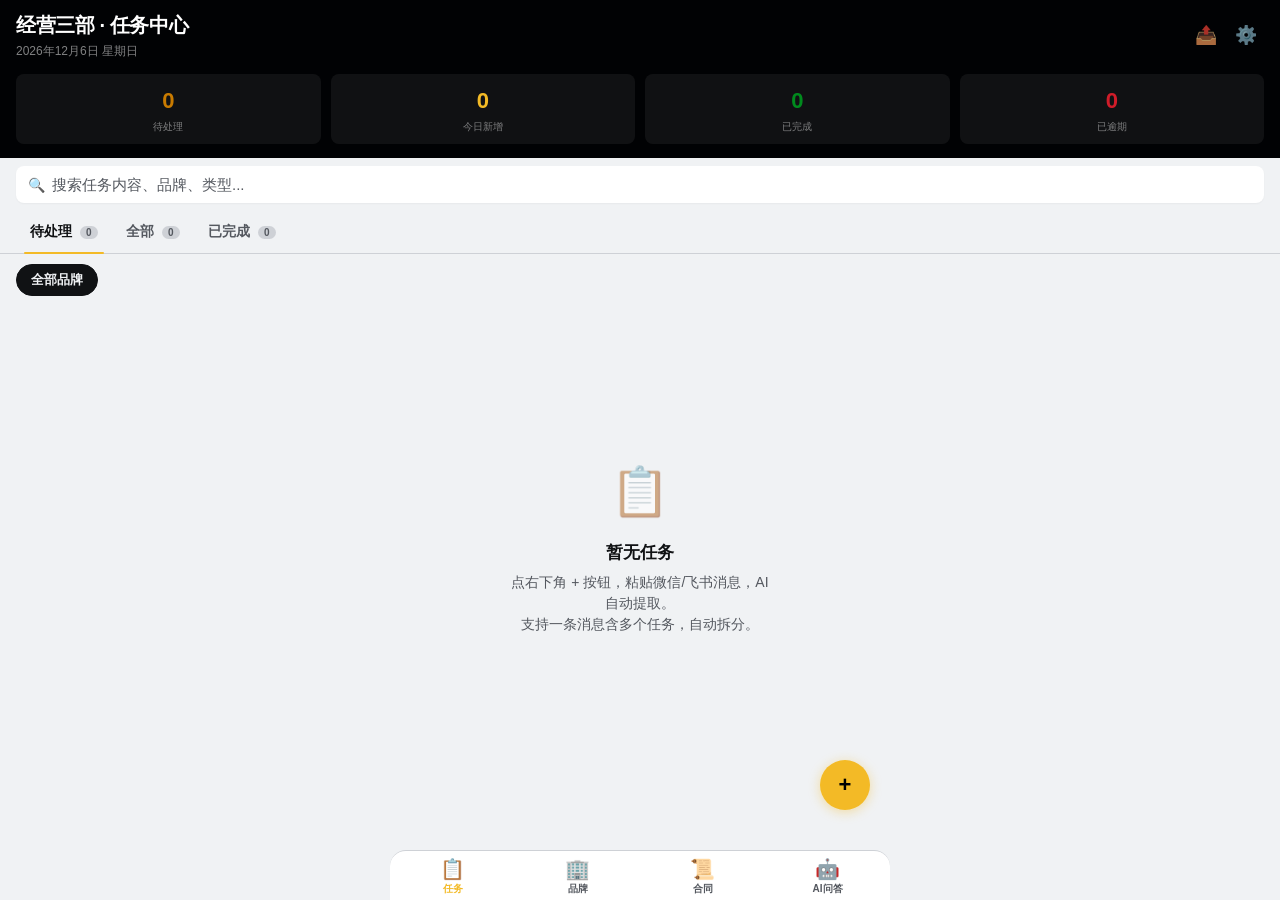
==== commit d34f786b: "fix import" ====
--- a/index.html
+++ b/index.html
@@ -133,7 +133,7 @@
   <div style="margin-bottom:16px"><label style="font-size:13px;font-weight:600;color:var(--sub);display:block;margin-bottom:4px">📡 飞书机器人 Webhook（可选）</label><input type="text" id="feishuWebhookInput" placeholder="https://open.feishu.cn/open-apis/bot/v2/hook/xxxxxxxxx"><div style="font-size:11px;color:var(--sub);margin-top:4px">飞书群 → 设置 → 群机器人 → 添加 → Webhook 地址</div></div>
   <div style="margin-bottom:16px"><label style="font-size:13px;font-weight:600;color:var(--sub);display:block;margin-bottom:6px">⏰ 到期提醒</label><select id="remindSetting"><option value="off">关闭提醒</option><option value="15">每 15 分钟检查</option><option value="30" selected>每 30 分钟检查</option><option value="60">每 1 小时检查</option></select></div>
   <div style="margin-bottom:16px"><label style="font-size:13px;font-weight:600;color:var(--sub);display:block;margin-bottom:4px">🎨 外观</label><button id="themeToggleBtn" style="width:100%;padding:10px;border:1.5px solid var(--border);border-radius:var(--radius-sm);background:var(--card);color:var(--text);font-size:14px;cursor:pointer;font-family:var(--font-stack)">🌙 暗色模式</button></div>
-  <div style="margin-bottom:16px"><label style="font-size:13px;font-weight:600;color:var(--sub);display:block;margin-bottom:4px">数据管理</label><button id="btnImport" style="width:100%;padding:10px;border:1.5px solid var(--border);border-radius:var(--radius-sm);background:var(--card);color:var(--text);font-size:14px;cursor:pointer;font-family:var(--font-stack)">📥 导入备份文件</button><input type="file" id="importFile" accept=".json" style="display:none"><button id="btnSeedData" style="width:100%;padding:10px;border:1.5px solid var(--border);border-radius:var(--radius-sm);background:var(--card);color:var(--text);font-size:14px;cursor:pointer;font-family:var(--font-stack);margin-top:8px">📋 导入 51 个品牌合同数据</button></div>
+  <div style="margin-bottom:16px"><label style="font-size:13px;font-weight:600;color:var(--sub);display:block;margin-bottom:4px">数据管理</label><button id="btnImport" style="width:100%;padding:10px;border:1.5px solid var(--border);border-radius:var(--radius-sm);background:var(--card);color:var(--text);font-size:14px;cursor:pointer;font-family:var(--font-stack)">📥 导入备份文件</button><input type="file" id="importFile" accept=".json" style="display:none"><button id="btnSeedData" onclick="window._importSeedData && window._importSeedData(); this.blur();" style="width:100%;padding:10px;border:1.5px solid var(--border);border-radius:var(--radius-sm);background:var(--card);color:var(--text);font-size:14px;cursor:pointer;font-family:var(--font-stack);margin-top:8px">📋 导入 51 个品牌合同数据</button></div>
   <div class="modal-actions"><button class="btn-cancel" id="btnSettingsCancel">关闭</button><button class="btn-submit" id="btnSettingsSave">保存</button></div>
 </div></div>
 
